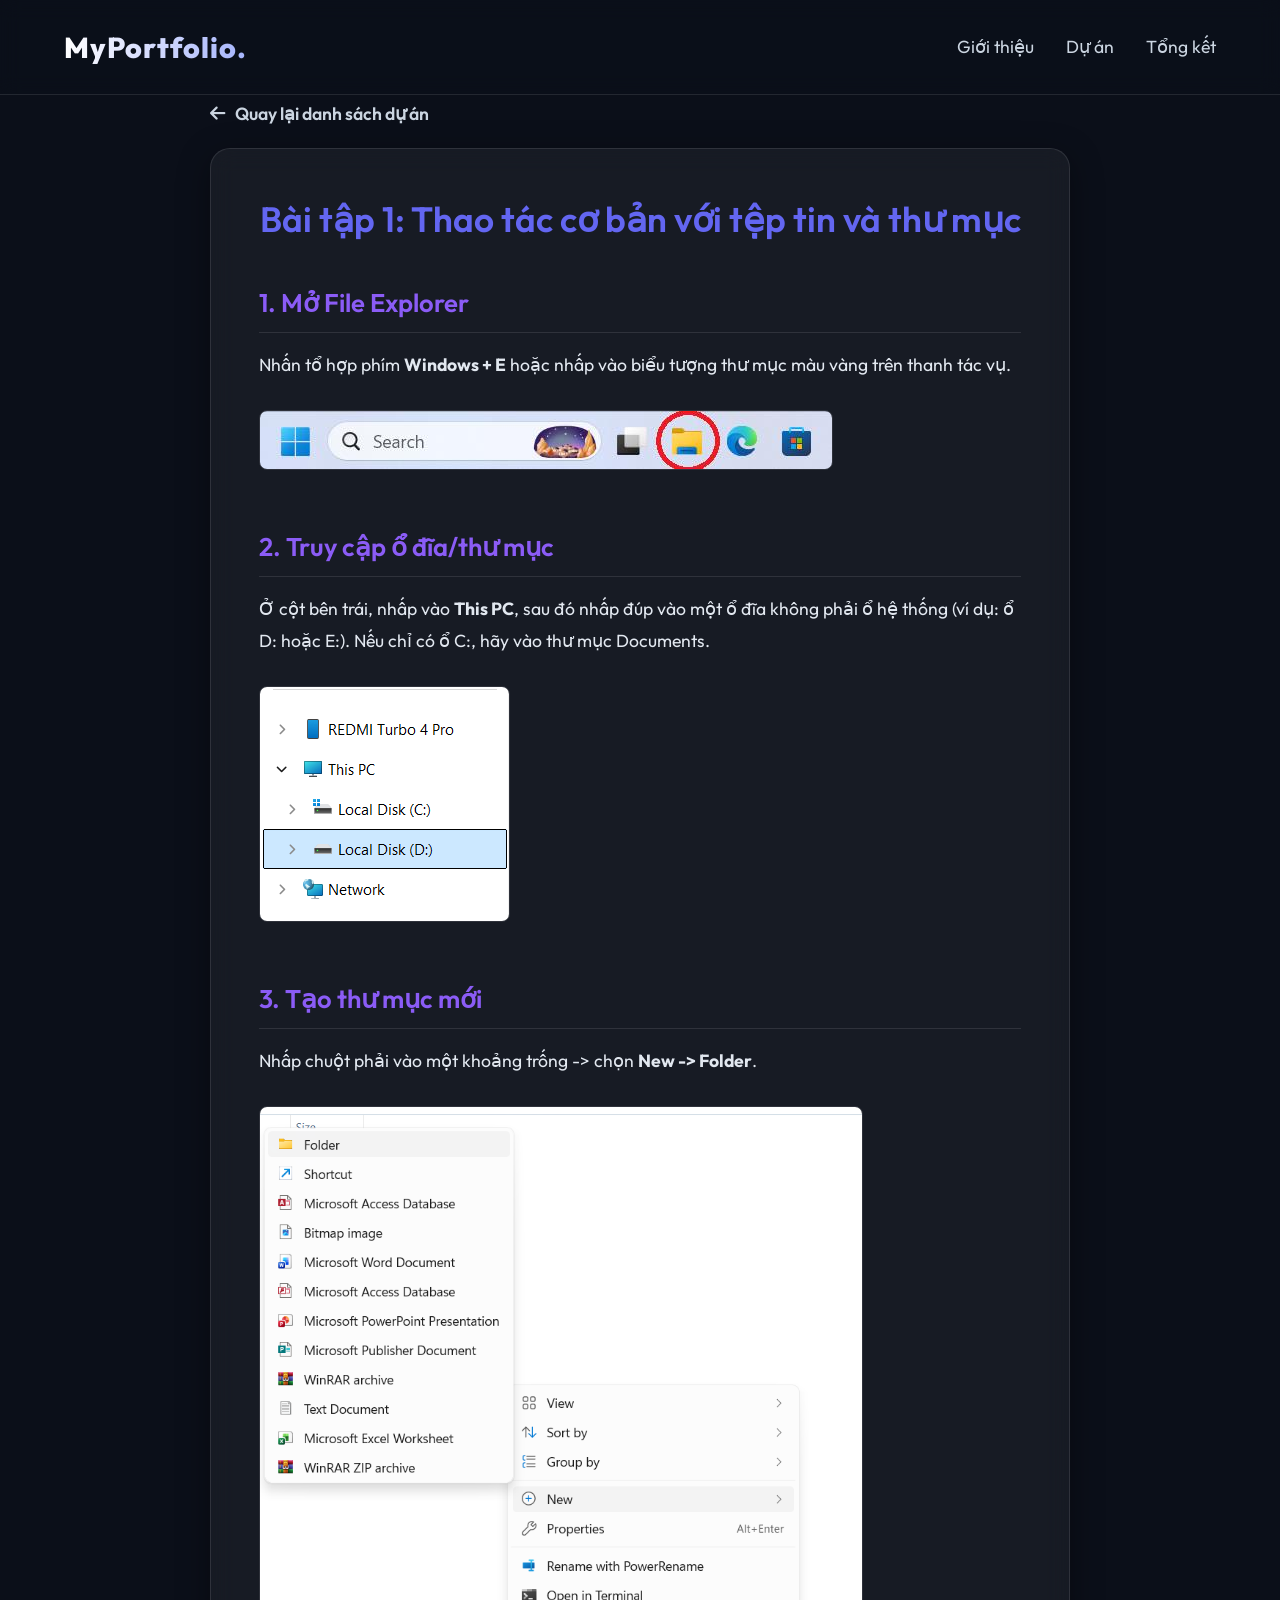
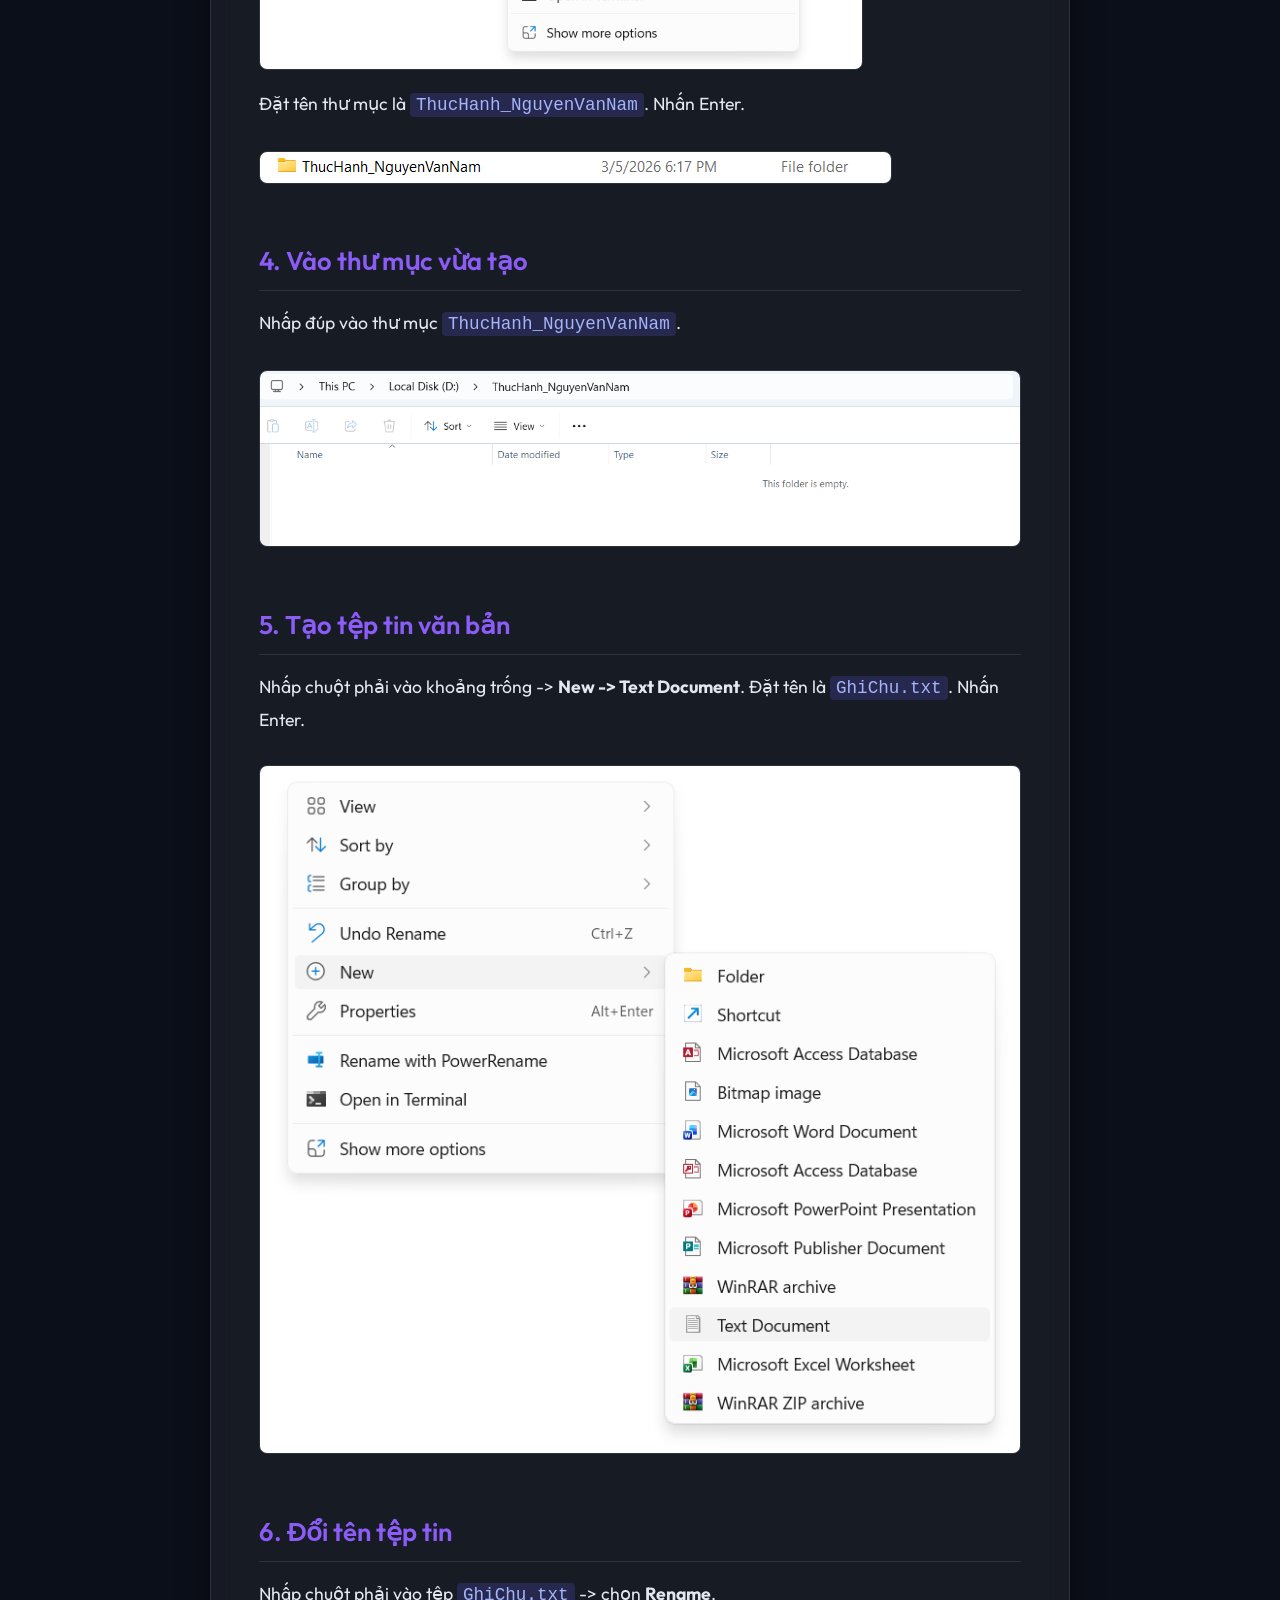
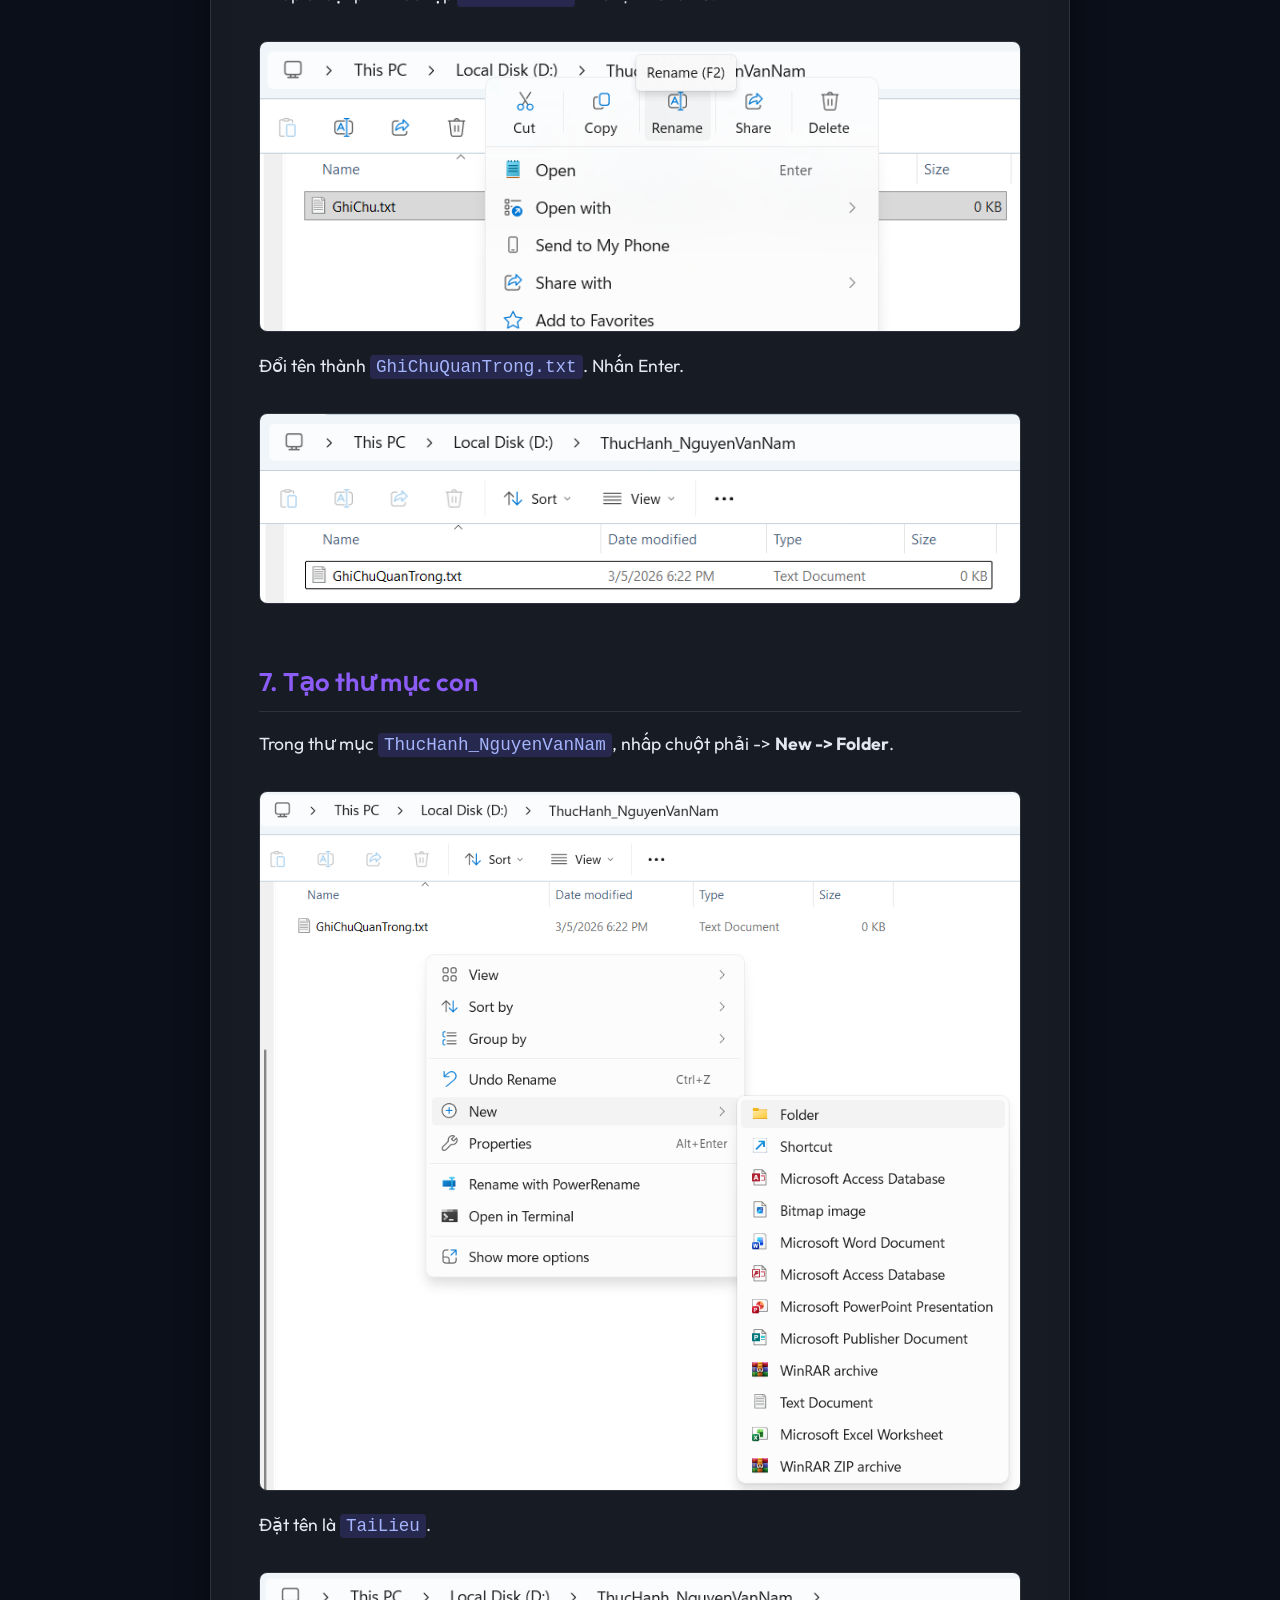
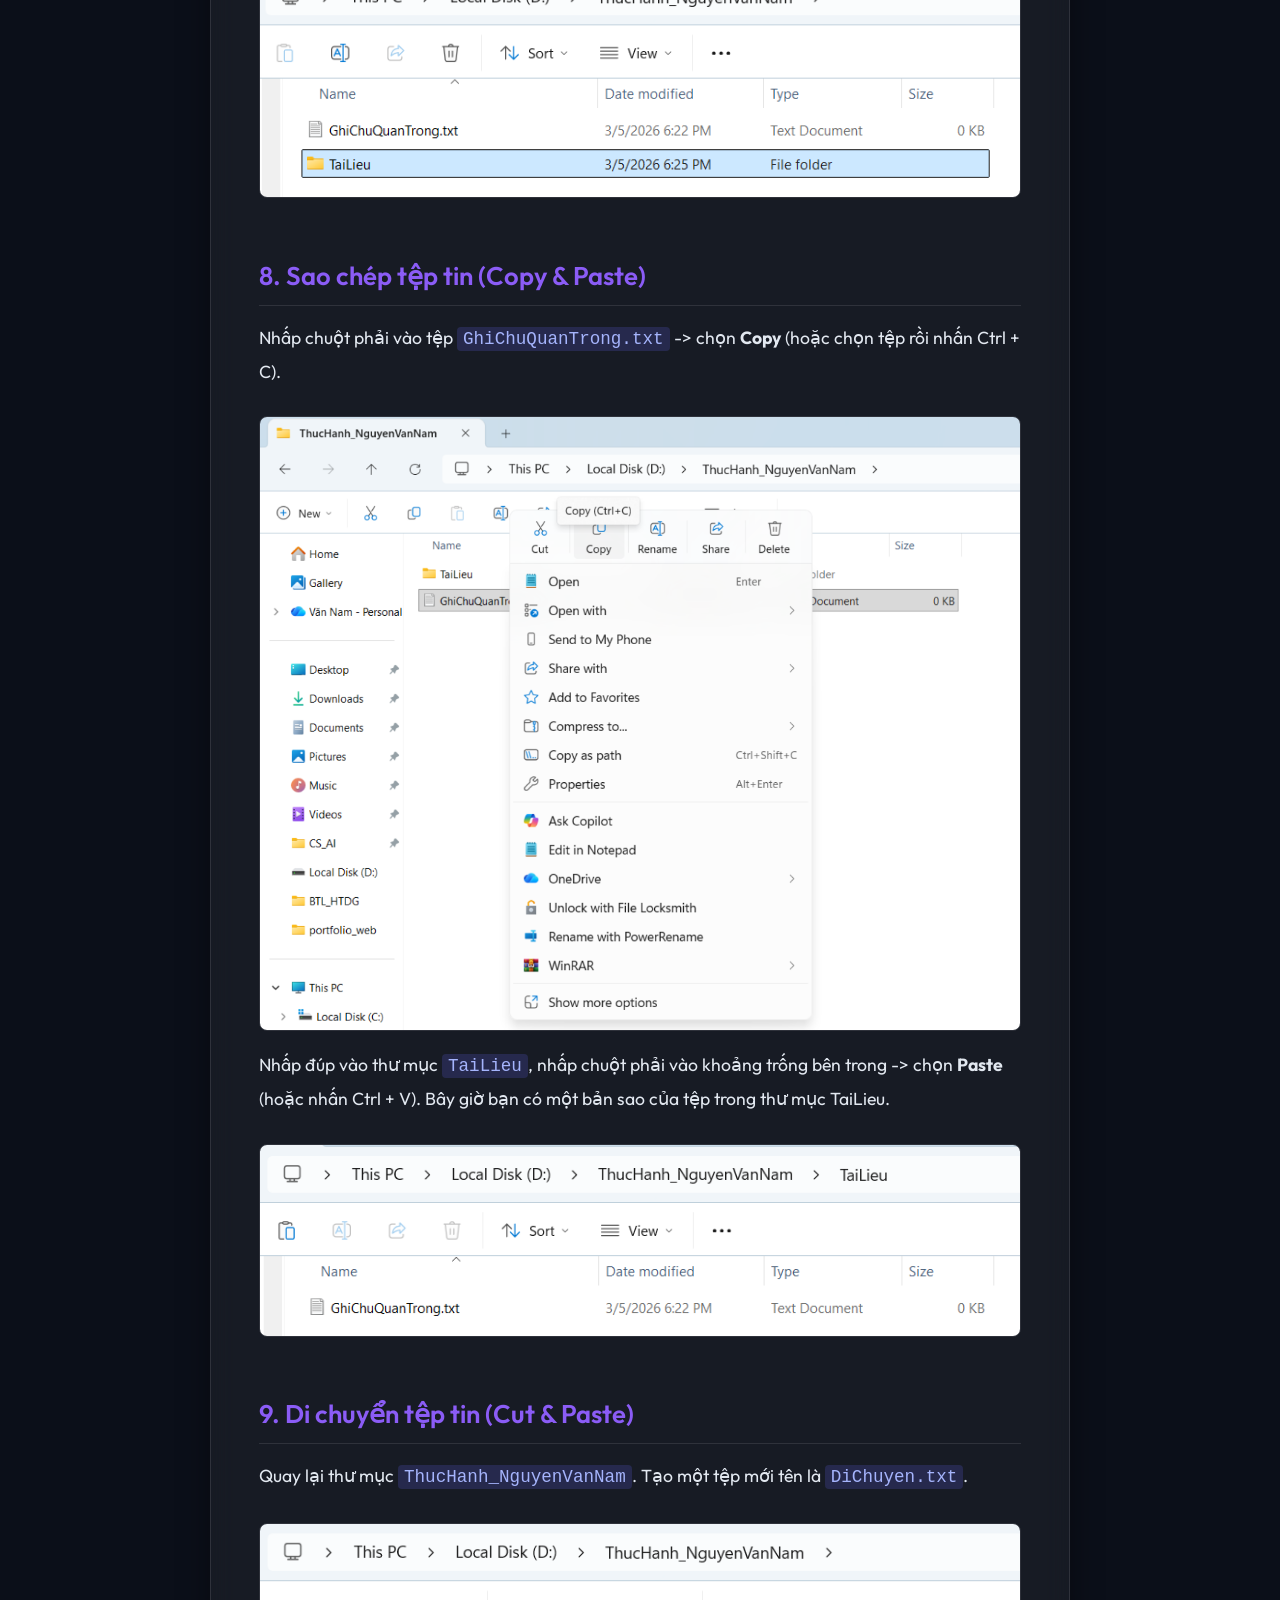
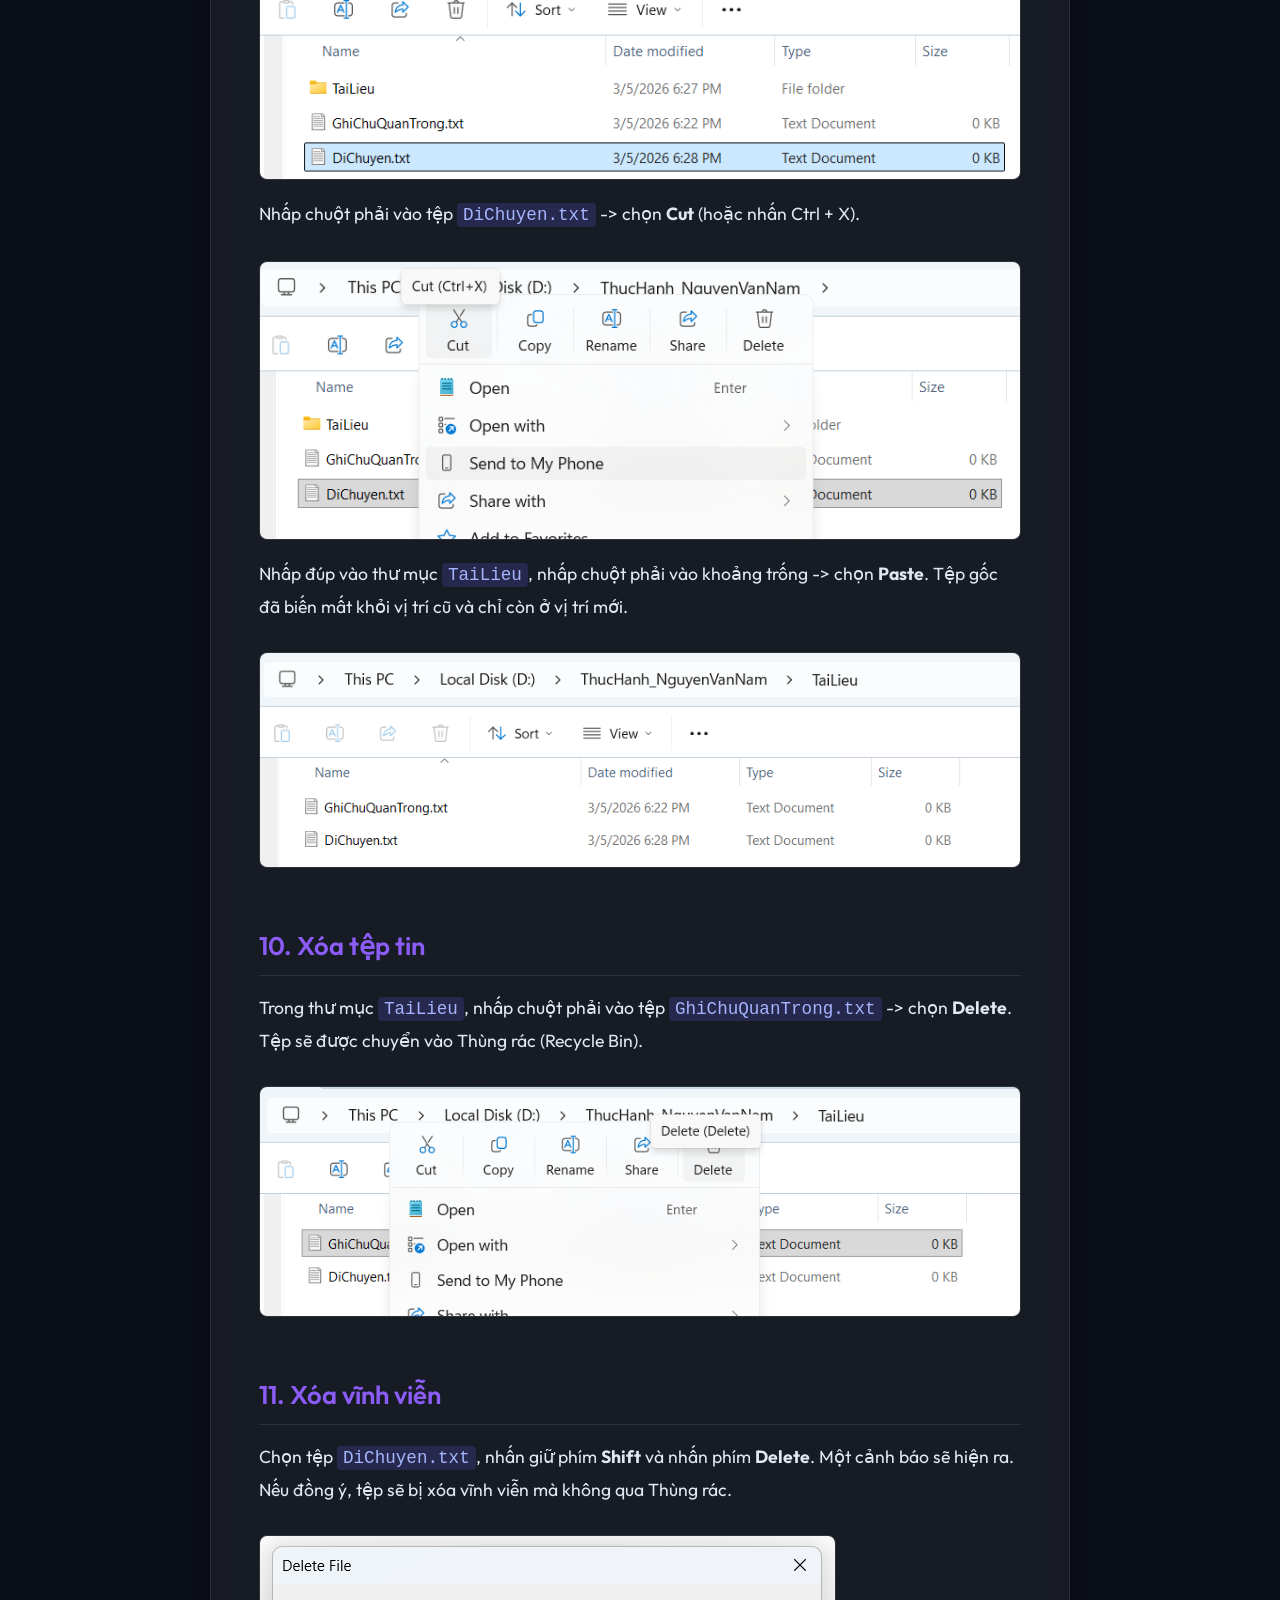
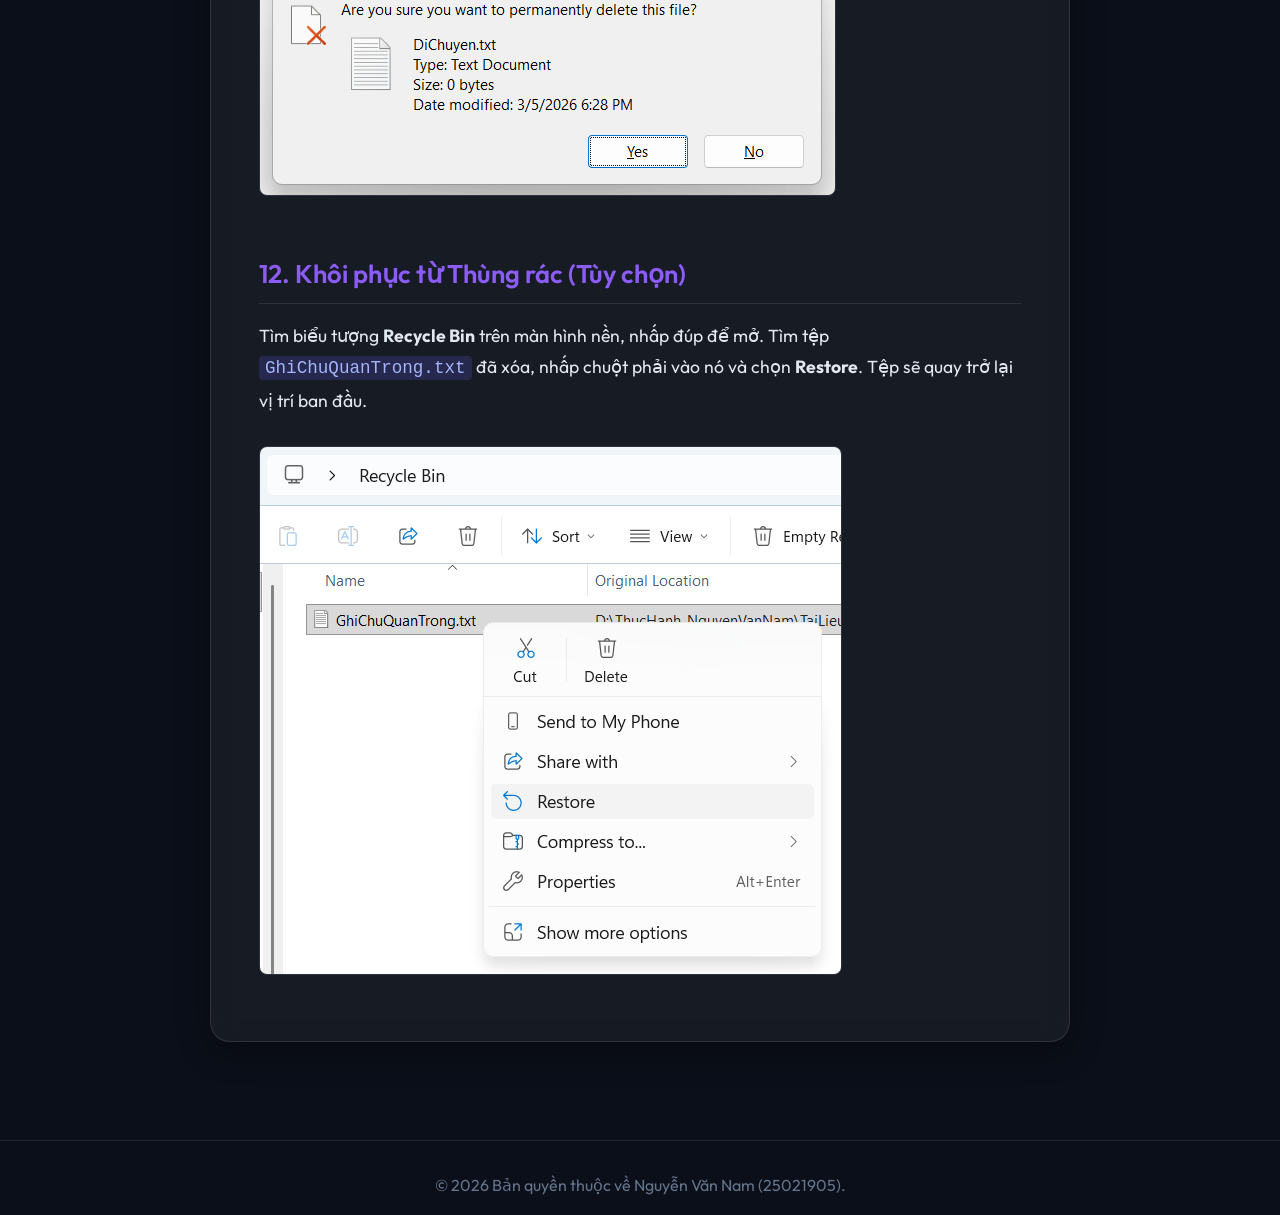
==== project1.html @ abd4f96f "update" ====
<!DOCTYPE html>
<html lang="vi">
<head>
    <meta charset="UTF-8">
    <meta name="viewport" content="width=device-width, initial-scale=1.0">
    <title>Bài 1: Thao tác cơ bản với tệp tin - Portfolio</title>
    <link rel="stylesheet" href="style.css">
    <link href="https://fonts.googleapis.com/css2?family=Outfit:wght@300;400;600;800&display=swap" rel="stylesheet">
    <link rel="stylesheet" href="https://cdnjs.cloudflare.com/ajax/libs/font-awesome/6.4.0/css/all.min.css">
</head>
<body>
    <nav class="navbar">
        <div class="logo">MyPortfolio.</div>
        <ul class="nav-links">
            <li><a href="index.html#about">Giới thiệu</a></li>
            <li><a href="index.html#projects">Dự án</a></li>
            <li><a href="index.html#summary">Tổng kết</a></li>
        </ul>
    </nav>
    <div class="project-page">
        <a href="index.html#projects" class="back-btn"><i class="fas fa-arrow-left"></i> Quay lại danh sách dự án</a>
        <div class="article-content">
            
            <h1>Bài tập 1: Thao tác cơ bản với tệp tin và thư mục</h1>
            
            <h2>1. Mở File Explorer</h2>
            <p>Nhấn tổ hợp phím <strong>Windows + E</strong> hoặc nhấp vào biểu tượng thư mục màu vàng trên thanh tác vụ.</p>
            <img src="images/proj1_p0_1.jpeg" style="max-width: 100%; border-radius: 8px; margin: 10px 0; border: 1px solid rgba(255,255,255,0.1);">

            <h2>2. Truy cập ổ đĩa/thư mục</h2>
            <p>Ở cột bên trái, nhấp vào <strong>This PC</strong>, sau đó nhấp đúp vào một ổ đĩa không phải ổ hệ thống (ví dụ: ổ D: hoặc E:). Nếu chỉ có ổ C:, hãy vào thư mục Documents.</p>
            <img src="images/proj1_p0_2.png" style="max-width: 100%; border-radius: 8px; margin: 10px 0; border: 1px solid rgba(255,255,255,0.1);">

            <h2>3. Tạo thư mục mới</h2>
            <p>Nhấp chuột phải vào một khoảng trống -> chọn <strong>New -> Folder</strong>.</p>
            <img src="images/proj1_p0_3.png" style="max-width: 100%; border-radius: 8px; margin: 10px 0; border: 1px solid rgba(255,255,255,0.1);">
            <p>Đặt tên thư mục là <code>ThucHanh_NguyenVanNam</code>. Nhấn Enter.</p>
            <img src="images/proj1_p1_1.png" style="max-width: 100%; border-radius: 8px; margin: 10px 0; border: 1px solid rgba(255,255,255,0.1);">

            <h2>4. Vào thư mục vừa tạo</h2>
            <p>Nhấp đúp vào thư mục <code>ThucHanh_NguyenVanNam</code>.</p>
            <img src="images/proj1_p1_2.png" style="max-width: 100%; border-radius: 8px; margin: 10px 0; border: 1px solid rgba(255,255,255,0.1);">

            <h2>5. Tạo tệp tin văn bản</h2>
            <p>Nhấp chuột phải vào khoảng trống -> <strong>New -> Text Document</strong>. Đặt tên là <code>GhiChu.txt</code>. Nhấn Enter.</p>
            <img src="images/proj1_p1_3.png" style="max-width: 100%; border-radius: 8px; margin: 10px 0; border: 1px solid rgba(255,255,255,0.1);">

            <h2>6. Đổi tên tệp tin</h2>
            <p>Nhấp chuột phải vào tệp <code>GhiChu.txt</code> -> chọn <strong>Rename</strong>.</p>
            <img src="images/proj1_p2_2.png" style="max-width: 100%; border-radius: 8px; margin: 10px 0; border: 1px solid rgba(255,255,255,0.1);">
            <p>Đổi tên thành <code>GhiChuQuanTrong.txt</code>. Nhấn Enter.</p>
            <img src="images/proj1_p2_3.png" style="max-width: 100%; border-radius: 8px; margin: 10px 0; border: 1px solid rgba(255,255,255,0.1);">

            <h2>7. Tạo thư mục con</h2>
            <p>Trong thư mục <code>ThucHanh_NguyenVanNam</code>, nhấp chuột phải -> <strong>New -> Folder</strong>.</p>
            <img src="images/proj1_p3_1.png" style="max-width: 100%; border-radius: 8px; margin: 10px 0; border: 1px solid rgba(255,255,255,0.1);">
            <p>Đặt tên là <code>TaiLieu</code>.</p>
            <img src="images/proj1_p3_2.png" style="max-width: 100%; border-radius: 8px; margin: 10px 0; border: 1px solid rgba(255,255,255,0.1);">

            <h2>8. Sao chép tệp tin (Copy & Paste)</h2>
            <p>Nhấp chuột phải vào tệp <code>GhiChuQuanTrong.txt</code> -> chọn <strong>Copy</strong> (hoặc chọn tệp rồi nhấn Ctrl + C).</p>
            <img src="images/copy_ghichuquantrong.png" style="max-width: 100%; border-radius: 8px; margin: 10px 0; border: 1px solid rgba(255,255,255,0.1);">
            <p>Nhấp đúp vào thư mục <code>TaiLieu</code>, nhấp chuột phải vào khoảng trống bên trong -> chọn <strong>Paste</strong> (hoặc nhấn Ctrl + V). Bây giờ bạn có một bản sao của tệp trong thư mục TaiLieu.</p>
            <img src="images/proj1_p4_2.png" style="max-width: 100%; border-radius: 8px; margin: 10px 0; border: 1px solid rgba(255,255,255,0.1);">

            <h2>9. Di chuyển tệp tin (Cut & Paste)</h2>
            <p>Quay lại thư mục <code>ThucHanh_NguyenVanNam</code>. Tạo một tệp mới tên là <code>DiChuyen.txt</code>.</p>
            <img src="images/proj1_p5_1.png" style="max-width: 100%; border-radius: 8px; margin: 10px 0; border: 1px solid rgba(255,255,255,0.1);">
            <p>Nhấp chuột phải vào tệp <code>DiChuyen.txt</code> -> chọn <strong>Cut</strong> (hoặc nhấn Ctrl + X).</p>
            <img src="images/proj1_p5_2.png" style="max-width: 100%; border-radius: 8px; margin: 10px 0; border: 1px solid rgba(255,255,255,0.1);">
            <p>Nhấp đúp vào thư mục <code>TaiLieu</code>, nhấp chuột phải vào khoảng trống -> chọn <strong>Paste</strong>. Tệp gốc đã biến mất khỏi vị trí cũ và chỉ còn ở vị trí mới.</p>
            <img src="images/proj1_p5_3.png" style="max-width: 100%; border-radius: 8px; margin: 10px 0; border: 1px solid rgba(255,255,255,0.1);">

            <h2>10. Xóa tệp tin</h2>
            <p>Trong thư mục <code>TaiLieu</code>, nhấp chuột phải vào tệp <code>GhiChuQuanTrong.txt</code> -> chọn <strong>Delete</strong>. Tệp sẽ được chuyển vào Thùng rác (Recycle Bin).</p>
            <img src="images/proj1_p6_1.png" style="max-width: 100%; border-radius: 8px; margin: 10px 0; border: 1px solid rgba(255,255,255,0.1);">

            <h2>11. Xóa vĩnh viễn</h2>
            <p>Chọn tệp <code>DiChuyen.txt</code>, nhấn giữ phím <strong>Shift</strong> và nhấn phím <strong>Delete</strong>. Một cảnh báo sẽ hiện ra. Nếu đồng ý, tệp sẽ bị xóa vĩnh viễn mà không qua Thùng rác.</p>
            <img src="images/proj1_p6_2.png" style="max-width: 100%; border-radius: 8px; margin: 10px 0; border: 1px solid rgba(255,255,255,0.1);">

            <h2>12. Khôi phục từ Thùng rác (Tùy chọn)</h2>
            <p>Tìm biểu tượng <strong>Recycle Bin</strong> trên màn hình nền, nhấp đúp để mở. Tìm tệp <code>GhiChuQuanTrong.txt</code> đã xóa, nhấp chuột phải vào nó và chọn <strong>Restore</strong>. Tệp sẽ quay trở lại vị trí ban đầu.</p>
            <img src="images/proj1_p7_1.png" style="max-width: 100%; border-radius: 8px; margin: 10px 0; border: 1px solid rgba(255,255,255,0.1);">
            
        </div>
    </div>
    <footer>
        <p>&copy; 2026 Bản quyền thuộc về Nguyễn Văn Nam (25021905).</p>
    </footer>
</body>
</html>
---- style.css ----
:root {
    --bg-color: #0b0f19;
    --text-color: #e2e8f0;
    --primary-color: #6366f1;
    --secondary-color: #8b5cf6;
    --accent-color: #ec4899;
    --glass-bg: rgba(255, 255, 255, 0.05);
    --glass-border: rgba(255, 255, 255, 0.1);
    --glass-shadow: 0 8px 32px 0 rgba(0, 0, 0, 0.37);
}

* {
    margin: 0;
    padding: 0;
    box-sizing: border-box;
    font-family: 'Outfit', sans-serif;
}

body {
    background-color: var(--bg-color);
    color: var(--text-color);
    line-height: 1.6;
    overflow-x: hidden;
}

html {
    scroll-behavior: smooth;
}

/* Typography & Utilities */
h1, h2, h3 {
    color: #ffffff;
    font-weight: 600;
}

.highlight {
    background: linear-gradient(135deg, var(--primary-color), var(--accent-color));
    -webkit-background-clip: text;
    -webkit-text-fill-color: transparent;
}

.section-title {
    text-align: center;
    font-size: 2.5rem;
    margin-bottom: 3rem;
    position: relative;
    z-index: 2;
}

/* Glassmorphism */
.glass-card {
    background: var(--glass-bg);
    backdrop-filter: blur(12px);
    -webkit-backdrop-filter: blur(12px);
    border: 1px solid var(--glass-border);
    border-radius: 20px;
    box-shadow: var(--glass-shadow);
    padding: 2rem;
    transition: transform 0.3s ease, box-shadow 0.3s ease;
}

/* Navigation */
.navbar {
    display: flex;
    justify-content: space-between;
    align-items: center;
    padding: 1.5rem 5%;
    position: fixed;
    width: 100%;
    top: 0;
    z-index: 1000;
    background: rgba(11, 15, 25, 0.8);
    backdrop-filter: blur(10px);
    border-bottom: 1px solid var(--glass-border);
}

.logo {
    font-size: 1.8rem;
    font-weight: 800;
    letter-spacing: 1px;
    background: linear-gradient(to right, #fff, #a5b4fc);
    -webkit-background-clip: text;
    -webkit-text-fill-color: transparent;
}

.nav-links {
    list-style: none;
    display: flex;
    gap: 2rem;
}

.nav-links a {
    color: #cbd5e1;
    text-decoration: none;
    font-weight: 400;
    font-size: 1.1rem;
    transition: color 0.3s ease;
    position: relative;
}

.nav-links a:hover {
    color: #ffffff;
}

.nav-links a::after {
    content: '';
    position: absolute;
    width: 0;
    height: 2px;
    bottom: -5px;
    left: 0;
    background: var(--primary-color);
    transition: width 0.3s ease;
}

.nav-links a:hover::after {
    width: 100%;
}

/* Hero Section */
.hero {
    min-height: 100vh;
    display: flex;
    align-items: center;
    justify-content: center;
    padding: 0 5%;
    position: relative;
    overflow: hidden;
    padding-top: 80px;
}

.hero-content {
    max-width: 800px;
    text-align: center;
    z-index: 2;
}

.hero-content h1 {
    font-size: 4rem;
    margin-bottom: 1rem;
    font-weight: 800;
}

.hero-content .subtitle {
    font-size: 1.3rem;
    color: #94a3b8;
    margin-bottom: 2.5rem;
}

.about-info {
    text-align: left;
    margin-bottom: 3rem;
}

.about-info h3 {
    font-size: 1.3rem;
    margin-bottom: 0.8rem;
    color: var(--secondary-color);
}

.about-info p {
    margin-bottom: 1.5rem;
    color: #cbd5e1;
}

.about-info p:last-child {
    margin-bottom: 0;
}

/* Buttons */
.btn {
    display: inline-block;
    padding: 12px 30px;
    border-radius: 30px;
    text-decoration: none;
    font-weight: 600;
    transition: all 0.3s ease;
    cursor: pointer;
    border: none;
}

.primary-btn {
    background: linear-gradient(135deg, var(--primary-color), var(--secondary-color));
    color: white;
    box-shadow: 0 4px 15px rgba(99, 102, 241, 0.4);
}

.primary-btn:hover {
    transform: translateY(-3px);
    box-shadow: 0 8px 25px rgba(99, 102, 241, 0.6);
}

.secondary-btn {
    background: rgba(255, 255, 255, 0.1);
    color: white;
    border: 1px solid rgba(255, 255, 255, 0.2);
    padding: 8px 20px;
    font-size: 0.9rem;
    margin-top: 15px;
}

.secondary-btn:hover {
    background: rgba(255, 255, 255, 0.2);
    transform: translateY(-2px);
}

/* Background Blobs */
.hero-graphics {
    position: absolute;
    top: 0;
    left: 0;
    width: 100%;
    height: 100%;
    z-index: 1;
    overflow: hidden;
    pointer-events: none;
}

.blob {
    position: absolute;
    filter: blur(80px);
    border-radius: 50%;
    opacity: 0.6;
    animation: float 10s infinite alternate ease-in-out;
}

.blob-1 {
    width: 500px;
    height: 500px;
    background: var(--primary-color);
    top: -100px;
    right: -100px;
}

.blob-2 {
    width: 400px;
    height: 400px;
    background: var(--accent-color);
    bottom: -50px;
    left: -100px;
    animation-delay: -5s;
}

@keyframes float {
    0% { transform: translate(0, 0) scale(1); }
    100% { transform: translate(50px, 50px) scale(1.1); }
}

/* Projects Section */
.projects-section {
    padding: 6rem 5%;
    position: relative;
    z-index: 2;
}

.projects-grid {
    display: grid;
    grid-template-columns: repeat(auto-fit, minmax(320px, 1fr));
    gap: 2rem;
    max-width: 1200px;
    margin: 0 auto;
}

.project-card {
    display: flex;
    flex-direction: column;
}

.project-card:hover {
    transform: translateY(-10px);
    border-color: rgba(99, 102, 241, 0.5);
    box-shadow: 0 15px 35px rgba(0, 0, 0, 0.4), 0 0 20px rgba(99, 102, 241, 0.2);
}

.card-icon {
    font-size: 2.5rem;
    color: var(--primary-color);
    margin-bottom: 1.5rem;
}

.project-card h3 {
    font-size: 1.3rem;
    margin-bottom: 1rem;
    color: #fff;
}

.project-goal {
    font-style: italic;
    color: #a5b4fc;
    margin-bottom: 1rem;
    font-size: 0.95rem;
}

.project-details {
    flex-grow: 1;
    display: flex;
    flex-direction: column;
    justify-content: space-between;
}

.project-details p {
    font-size: 0.95rem;
    color: #94a3b8;
    margin-bottom: 1rem;
}

/* Summary Section */
.summary-section {
    padding: 6rem 5%;
    position: relative;
    z-index: 2;
    background: linear-gradient(to bottom, transparent, rgba(99, 102, 241, 0.05));
}

.summary-content {
    max-width: 900px;
    margin: 0 auto;
    display: grid;
    gap: 2rem;
}

.summary-block h3 {
    display: flex;
    align-items: center;
    gap: 10px;
    color: var(--accent-color);
    margin-bottom: 1rem;
    font-size: 1.3rem;
}

.summary-block p {
    color: #cbd5e1;
    font-size: 1.05rem;
}

/* Footer */
footer {
    text-align: center;
    padding: 2rem;
    border-top: 1px solid var(--glass-border);
    margin-top: 3rem;
    color: #64748b;
}

/* Project Page Styles */
.project-page {
    padding-top: 100px;
    padding-bottom: 50px;
    max-width: 900px;
    margin: 0 auto;
    padding-left: 20px;
    padding-right: 20px;
}

.article-content {
    background: var(--glass-bg);
    backdrop-filter: blur(12px);
    -webkit-backdrop-filter: blur(12px);
    border: 1px solid var(--glass-border);
    border-radius: 20px;
    padding: 3rem;
    color: #e2e8f0;
    box-shadow: var(--glass-shadow);
}

.article-content h1 {
    font-size: 2.2rem;
    color: var(--primary-color);
    margin-bottom: 1.5rem;
    text-align: center;
    line-height: 1.3;
}

.article-content h2 {
    font-size: 1.6rem;
    color: var(--secondary-color);
    margin-top: 2.5rem;
    margin-bottom: 1rem;
    border-bottom: 1px solid var(--glass-border);
    padding-bottom: 0.5rem;
}

.article-content h3 {
    font-size: 1.3rem;
    color: #a5b4fc;
    margin-top: 1.5rem;
    margin-bottom: 0.8rem;
}

.article-content p, .article-content ul, .article-content ol {
    margin-bottom: 1.2rem;
    font-size: 1.1rem;
    line-height: 1.8;
}

.article-content ul, .article-content ol {
    padding-left: 1.5rem;
}

.article-content li {
    margin-bottom: 0.5rem;
}

.article-content table {
    width: 100%;
    border-collapse: collapse;
    margin: 2rem 0;
    background: rgba(0, 0, 0, 0.2);
    border-radius: 10px;
    overflow: hidden;
}

.article-content th, .article-content td {
    border: 1px solid var(--glass-border);
    padding: 1rem;
    text-align: left;
}

.article-content th {
    background: rgba(99, 102, 241, 0.2);
    color: var(--primary-color);
    font-weight: 600;
}

.article-content code {
    background: rgba(99, 102, 241, 0.2);
    padding: 2px 6px;
    border-radius: 4px;
    font-family: monospace;
    color: #a5b4fc;
}

.back-btn {
    display: inline-flex;
    align-items: center;
    gap: 10px;
    margin-bottom: 20px;
    color: #cbd5e1;
    text-decoration: none;
    font-weight: 600;
    transition: color 0.3s;
    font-size: 1.1rem;
}

.back-btn:hover {
    color: var(--primary-color);
}

/* Responsive */
@media (max-width: 768px) {
    .hero-content h1 {
        font-size: 2.8rem;
    }
    .nav-links {
        display: none;
    }
    .projects-grid {
        grid-template-columns: 1fr;
    }
} /* <-- Added missing closing brace here */

/* New Effects & Extended Layouts */

/* Gradient Text */
.gradient-text {
    background: linear-gradient(135deg, var(--primary-color), var(--accent-color));
    -webkit-background-clip: text;
    -webkit-text-fill-color: transparent;
    display: inline-block;
}

/* Typing Effect for Subtitle */
.typing-text {
    overflow: hidden;
    white-space: nowrap;
    margin: 0 auto;
    letter-spacing: .1em;
    animation: typing 3s steps(50, end), blink-caret .75s step-end infinite;
}

@keyframes typing {
    from { width: 0 }
    to { width: 100% }
}

@keyframes blink-caret {
    from, to { border-right-color: transparent }
    50% { border-right-color: var(--primary-color); }
}

/* Hover Glow Effect */
.hover-glow {
    transition: all 0.4s ease;
}

.hover-glow:hover {
    box-shadow: 0 0 25px rgba(99, 102, 241, 0.4);
    transform: translateY(-5px);
    border: 1px solid rgba(99, 102, 241, 0.6);
}

/* Glowing Icons */
.glowing-icon {
    color: var(--accent-color);
    text-shadow: 0 0 10px rgba(236, 72, 153, 0.6);
    margin-right: 10px;
}

.divider {
    height: 1px;
    background: linear-gradient(90deg, transparent, var(--glass-border), transparent);
    margin: 20px 0;
}

/* Floating Animation for Summary Blocks */
.float-anim {
    animation: float 6s ease-in-out infinite;
}

@keyframes float {
    0% { transform: translateY(0px); }
    50% { transform: translateY(-10px); }
    100% { transform: translateY(0px); }
}

/* Summary Grid Layout */
.summary-grid {
    display: grid;
    grid-template-columns: repeat(auto-fit, minmax(280px, 1fr));
    gap: 3rem;
    margin: 2rem auto 0 auto;
    max-width: 1200px;
    padding: 0 20px;
}

.summary-block {
    padding: 2rem;
    position: relative;
    overflow: hidden;
    transition: transform 0.3s;
}

.summary-block:hover {
    transform: translateY(-8px) scale(1.02);
}

.summary-block .icon-wrapper {
    background: rgba(99, 102, 241, 0.1);
    width: 60px;
    height: 60px;
    border-radius: 50%;
    display: flex;
    align-items: center;
    justify-content: center;
    font-size: 1.8rem;
    color: var(--primary-color);
    margin-bottom: 1.5rem;
    box-shadow: 0 0 15px rgba(99, 102, 241, 0.2);
    border: 1px solid rgba(99, 102, 241, 0.3);
    transition: all 0.3s;
}

.summary-block:hover .icon-wrapper {
    background: var(--primary-color);
    color: #fff;
    box-shadow: 0 0 25px rgba(99, 102, 241, 0.6);
    transform: rotateY(360deg);
}

.summary-block h3 {
    margin-bottom: 1rem;
    color: #e2e8f0;
    font-size: 1.3rem;
}

.summary-block p {
    color: #cbd5e1;
    font-size: 1rem;
}
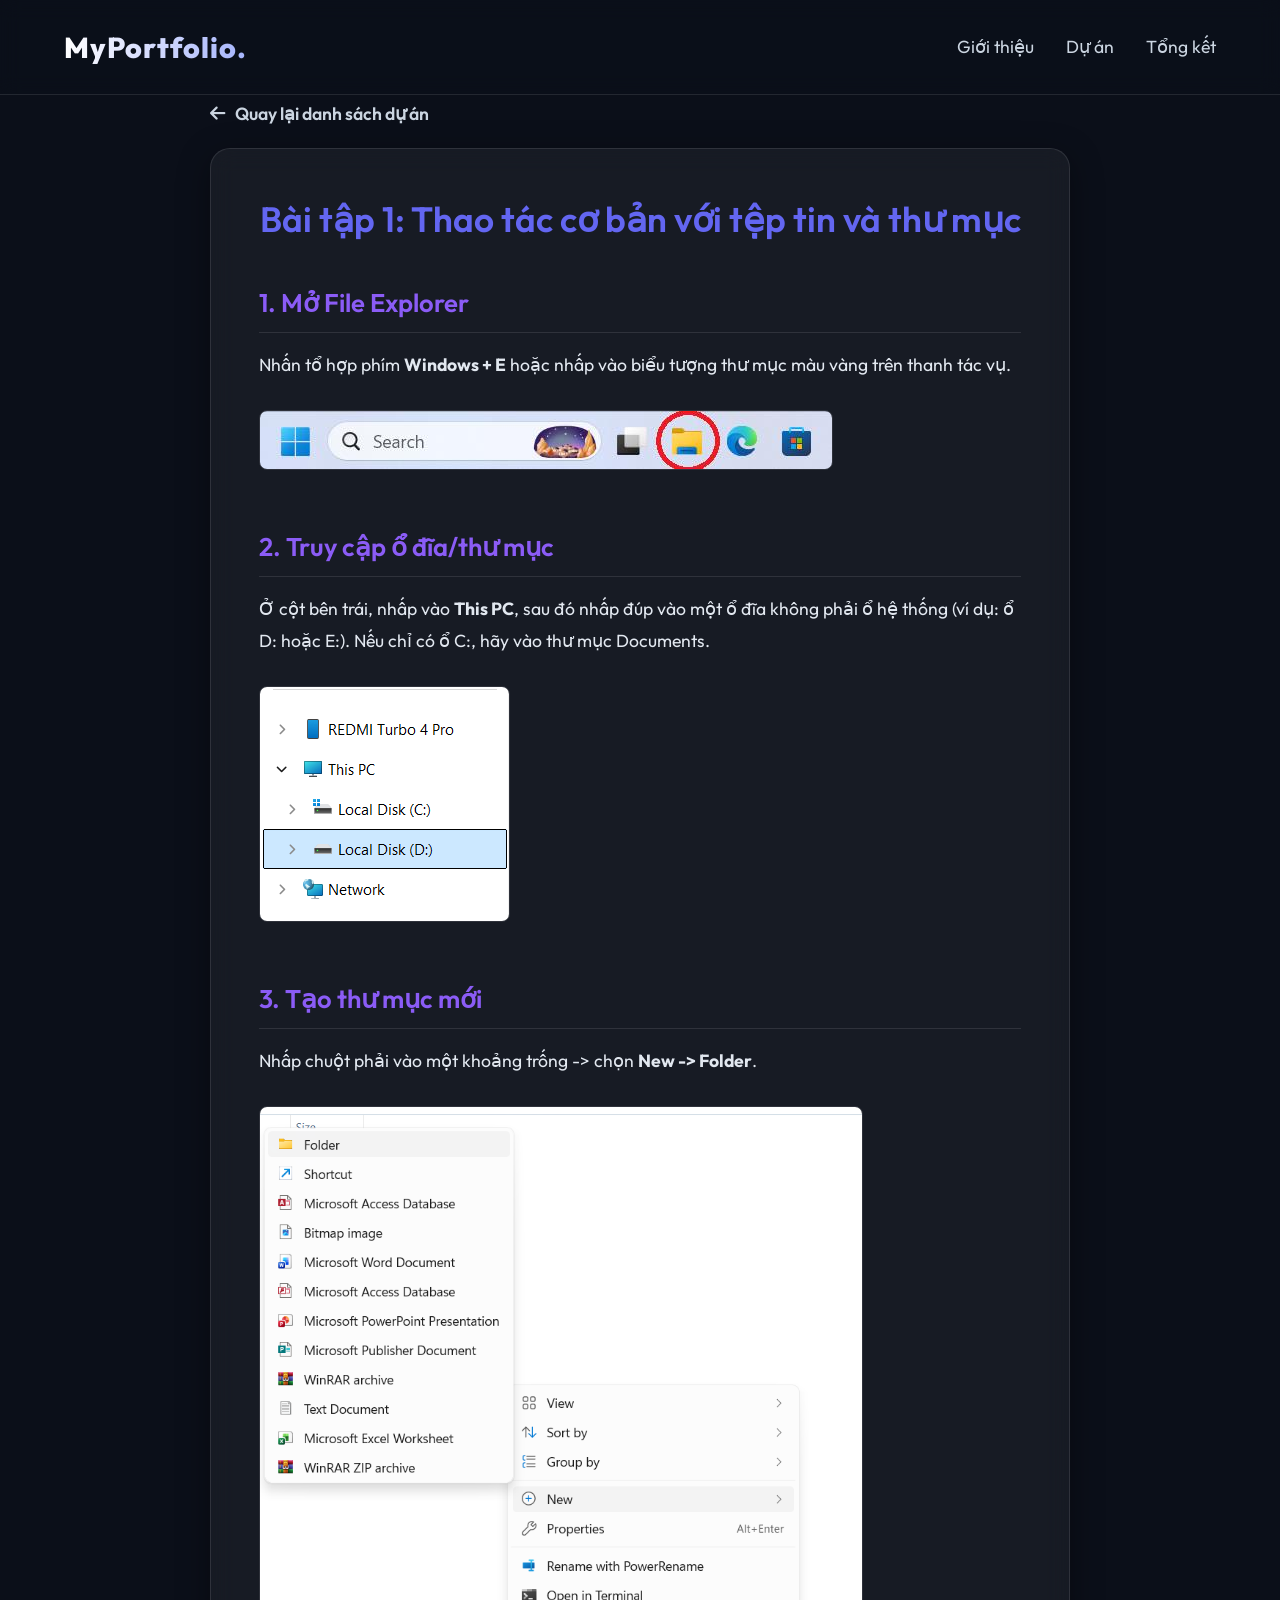
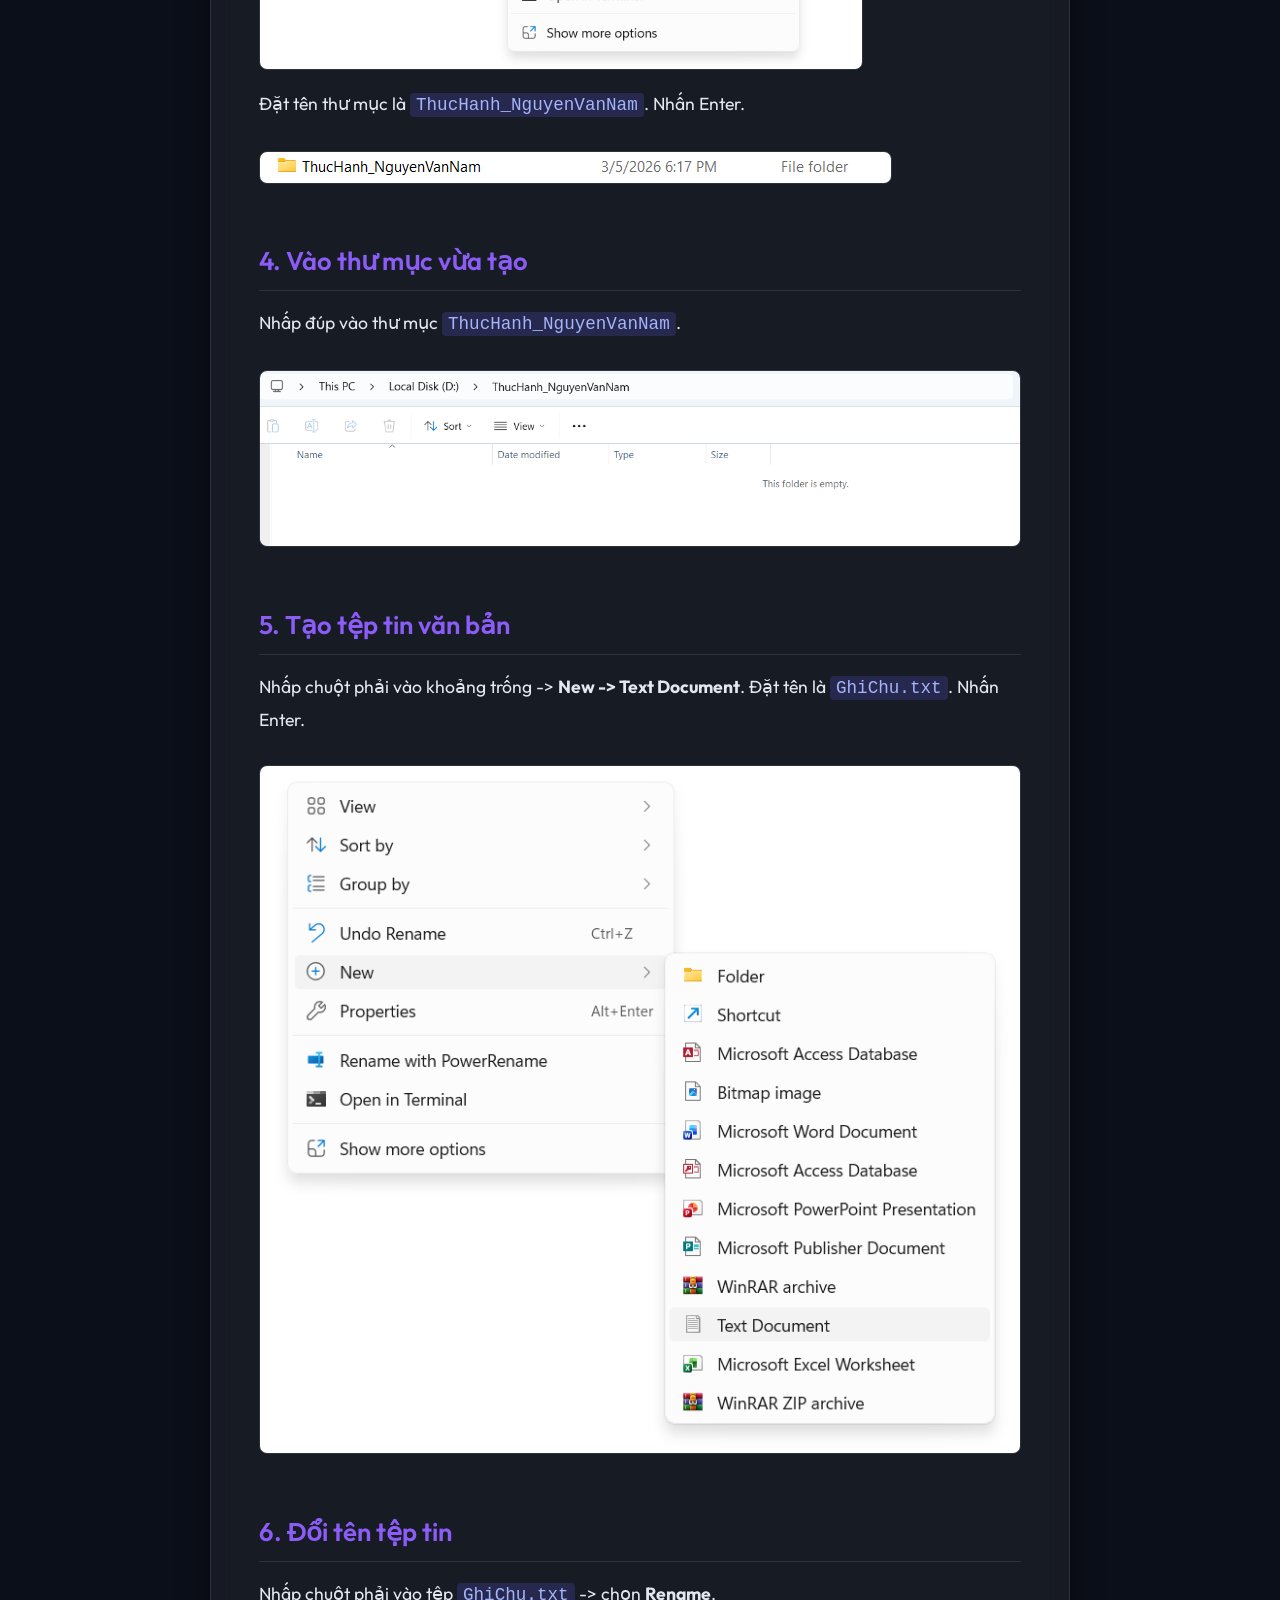
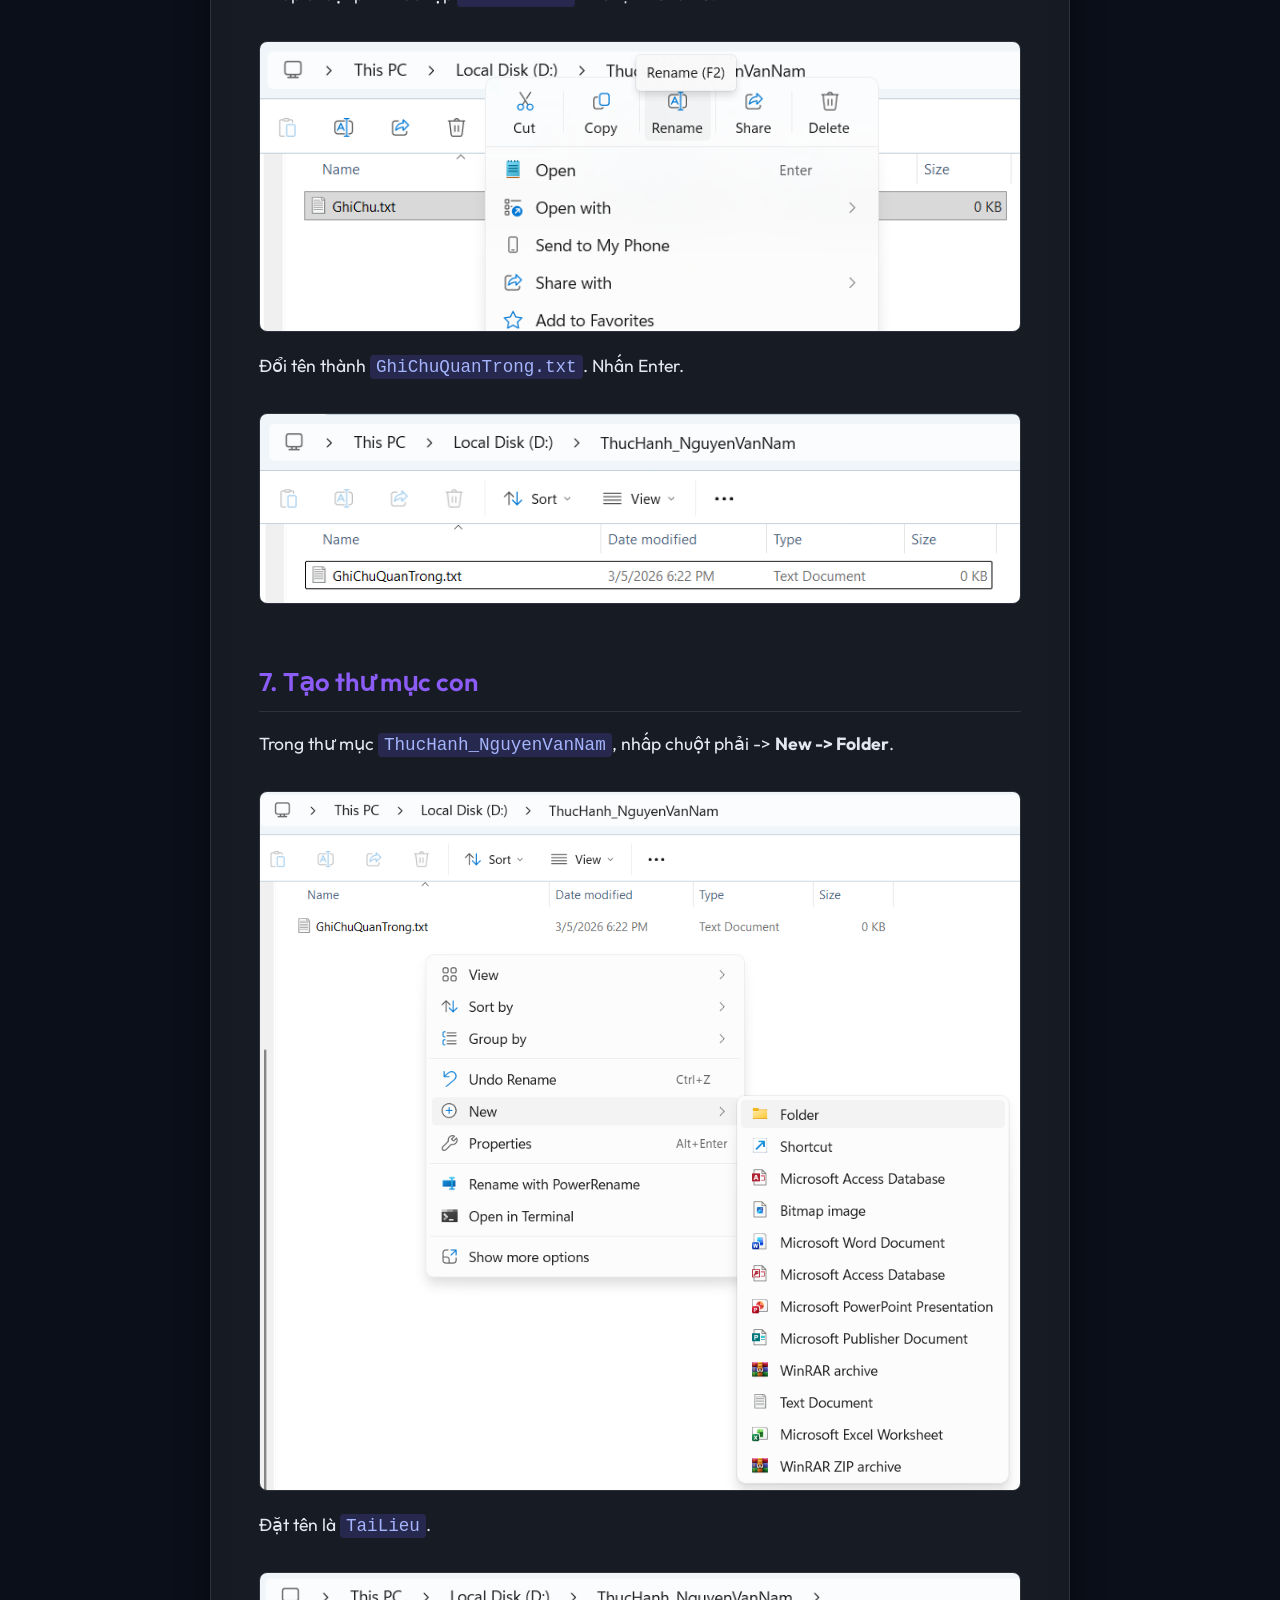
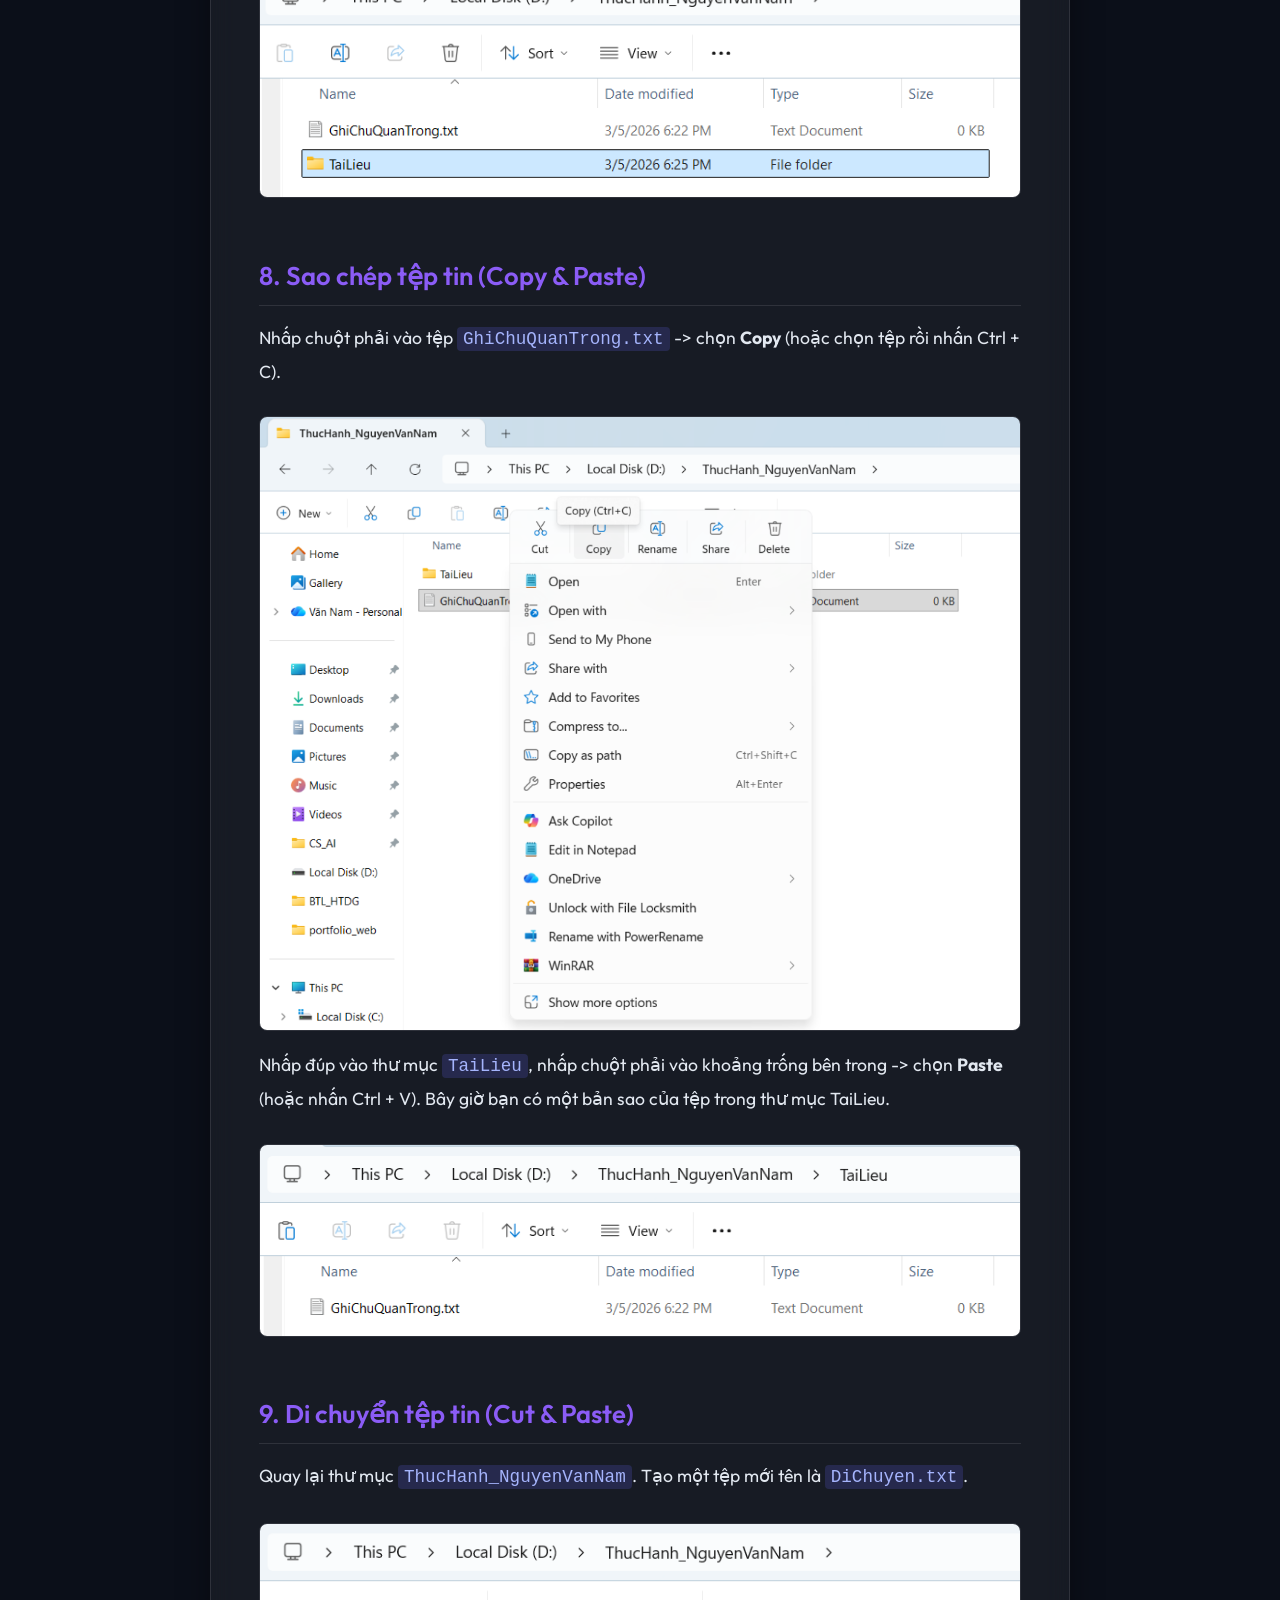
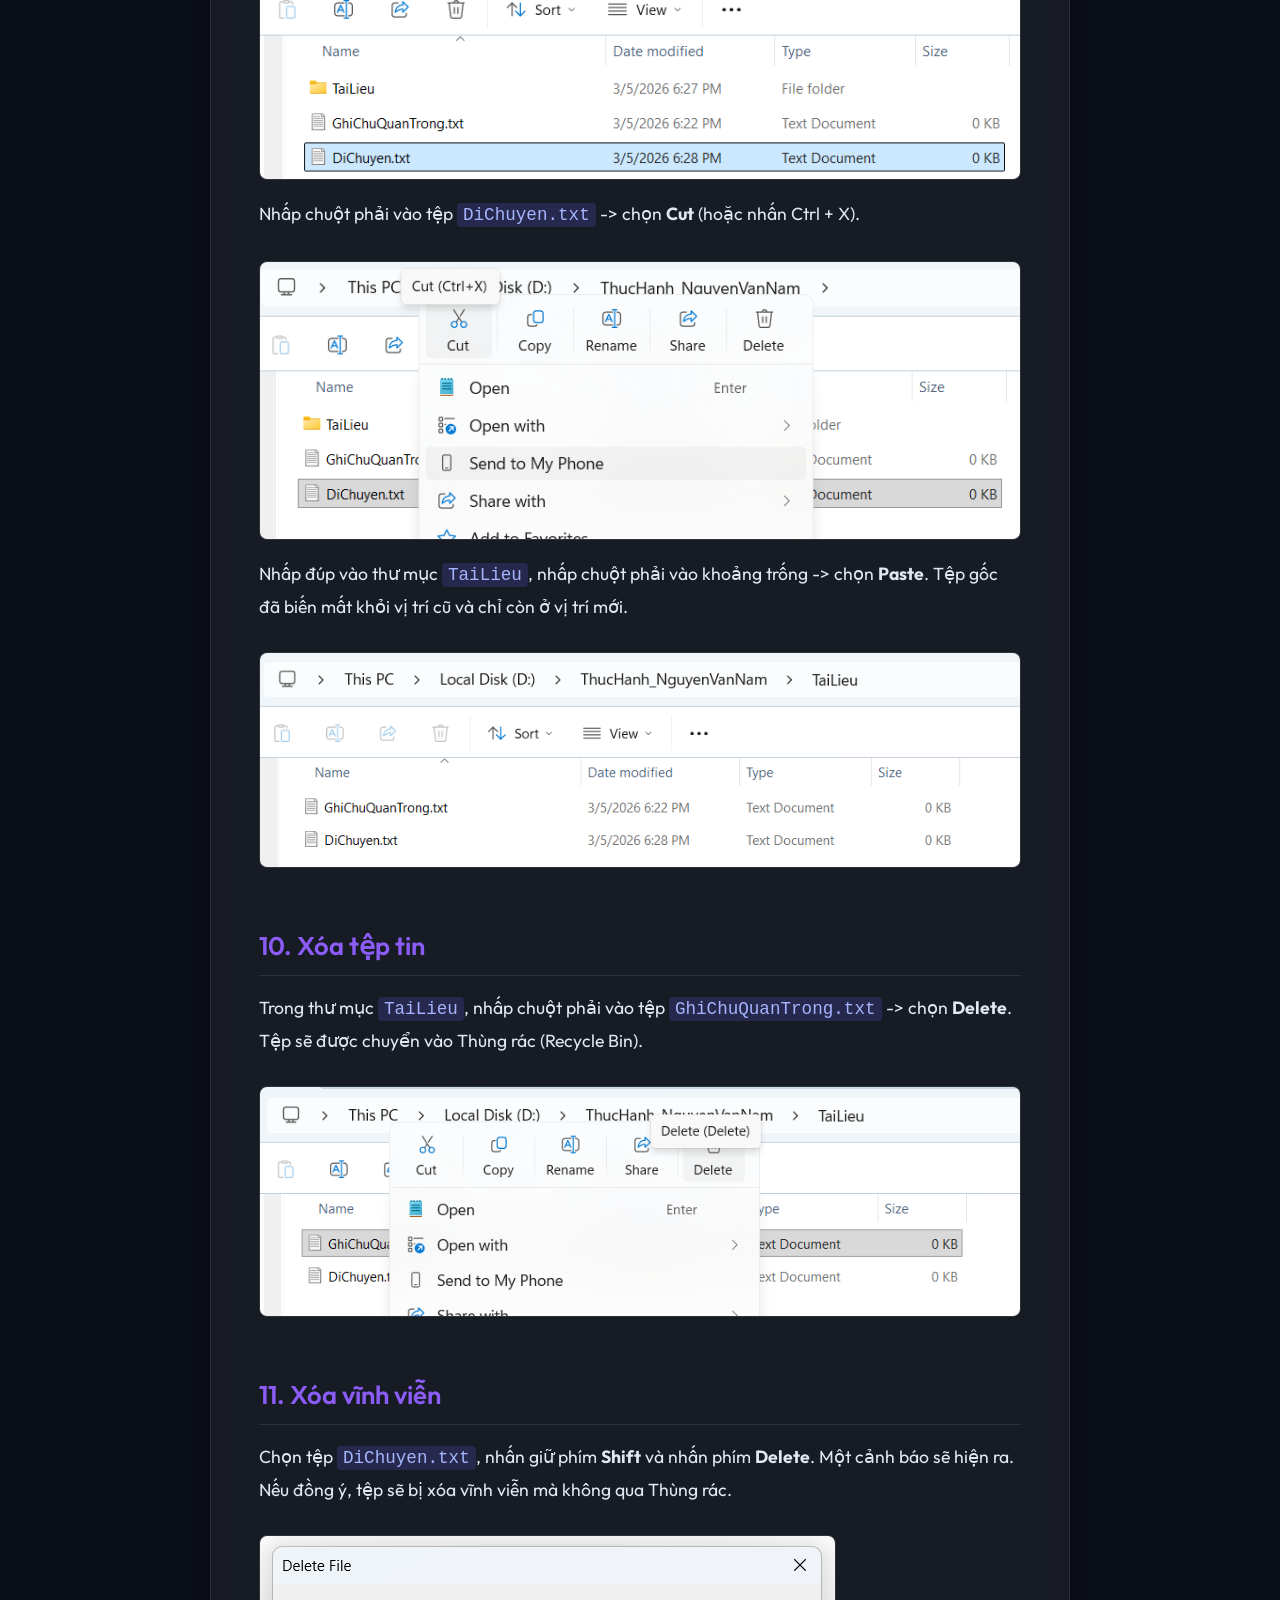
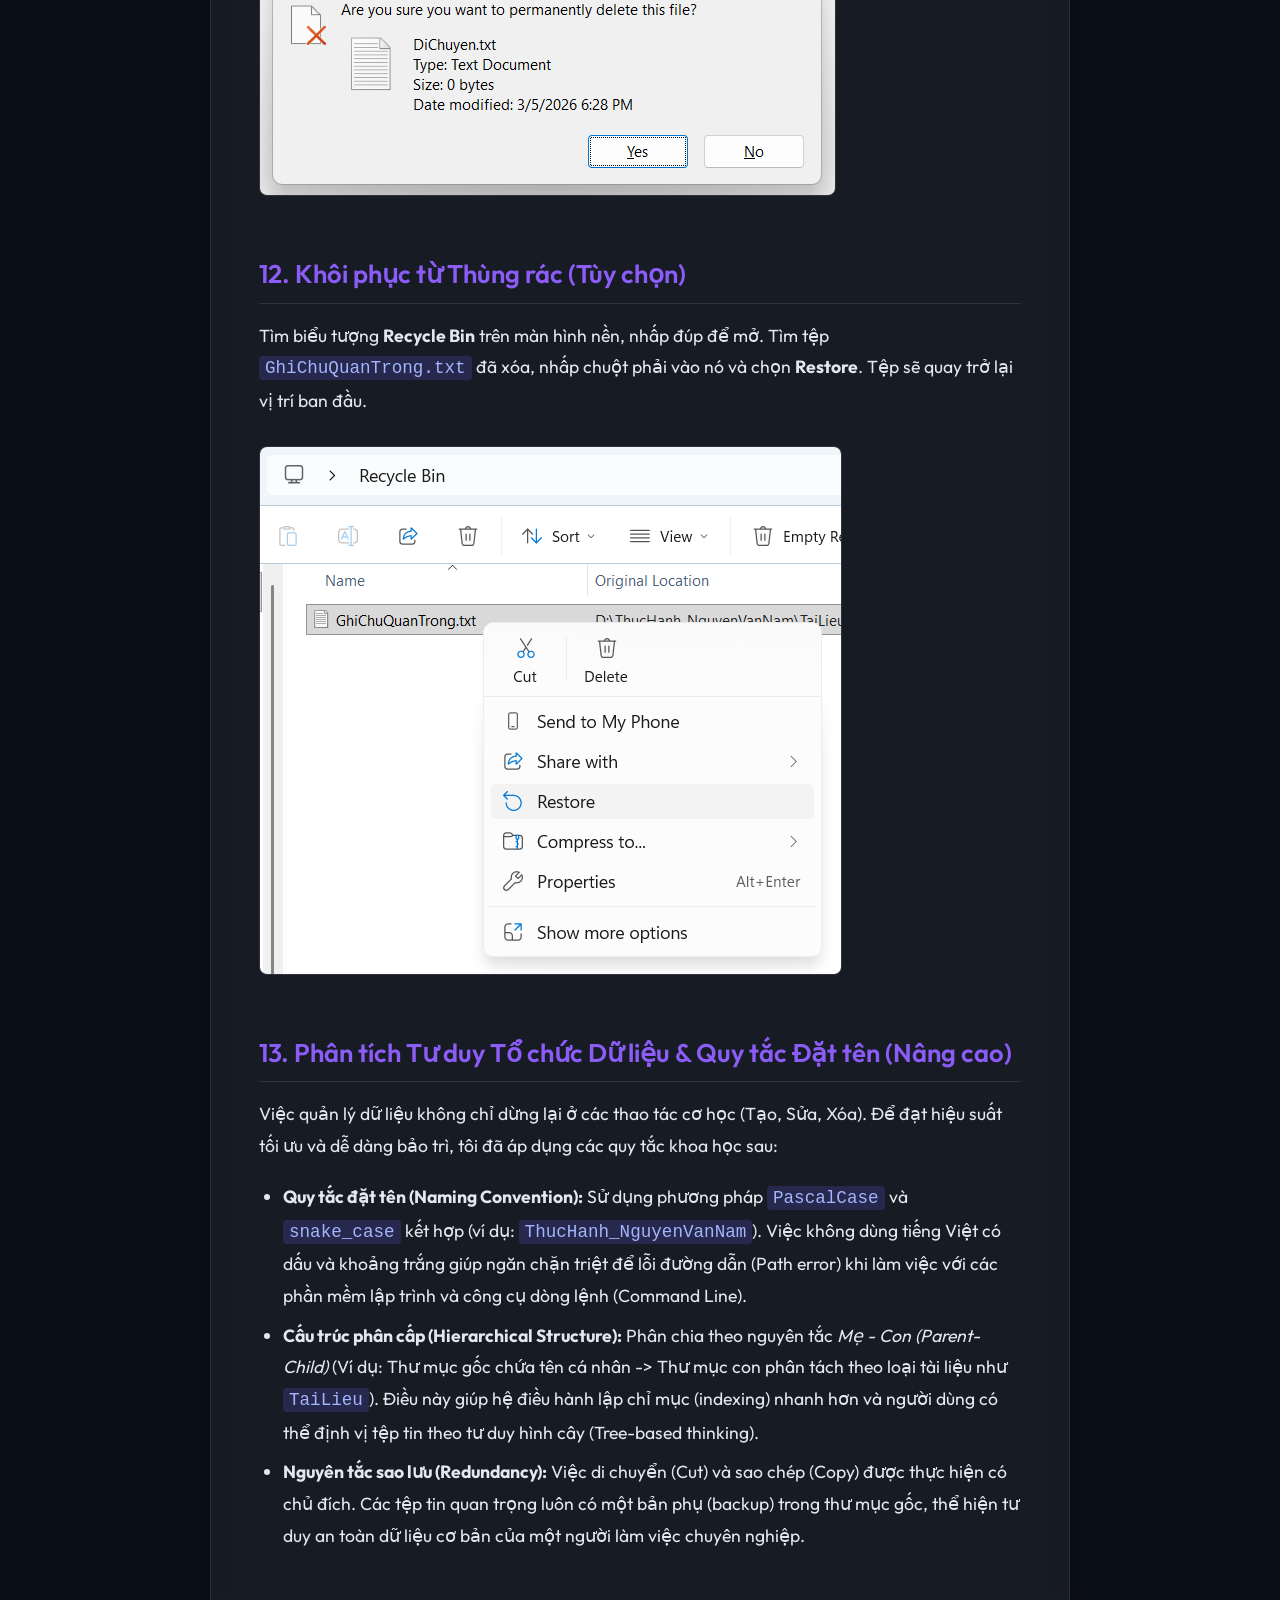
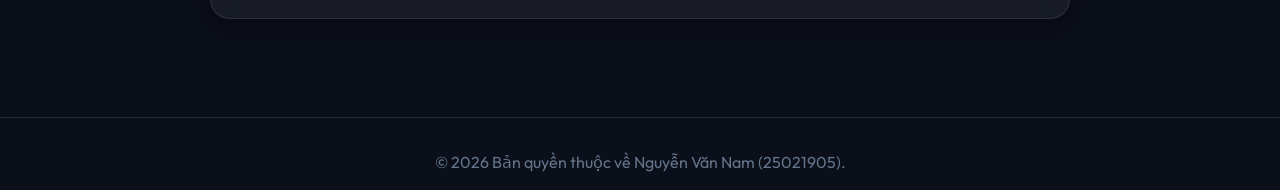
==== commit 120b3cf2: "update" ====
--- a/project1.html
+++ b/project1.html
@@ -83,6 +83,13 @@
             <p>Tìm biểu tượng <strong>Recycle Bin</strong> trên màn hình nền, nhấp đúp để mở. Tìm tệp <code>GhiChuQuanTrong.txt</code> đã xóa, nhấp chuột phải vào nó và chọn <strong>Restore</strong>. Tệp sẽ quay trở lại vị trí ban đầu.</p>
             <img src="images/proj1_p7_1.png" style="max-width: 100%; border-radius: 8px; margin: 10px 0; border: 1px solid rgba(255,255,255,0.1);">
             
+            <h2>13. Phân tích Tư duy Tổ chức Dữ liệu & Quy tắc Đặt tên (Nâng cao)</h2>
+            <p>Việc quản lý dữ liệu không chỉ dừng lại ở các thao tác cơ học (Tạo, Sửa, Xóa). Để đạt hiệu suất tối ưu và dễ dàng bảo trì, tôi đã áp dụng các quy tắc khoa học sau:</p>
+            <ul>
+                <li><strong>Quy tắc đặt tên (Naming Convention):</strong> Sử dụng phương pháp <code>PascalCase</code> và <code>snake_case</code> kết hợp (ví dụ: <code>ThucHanh_NguyenVanNam</code>). Việc không dùng tiếng Việt có dấu và khoảng trắng giúp ngăn chặn triệt để lỗi đường dẫn (Path error) khi làm việc với các phần mềm lập trình và công cụ dòng lệnh (Command Line).</li>
+                <li><strong>Cấu trúc phân cấp (Hierarchical Structure):</strong> Phân chia theo nguyên tắc <em>Mẹ - Con (Parent-Child)</em> (Ví dụ: Thư mục gốc chứa tên cá nhân -> Thư mục con phân tách theo loại tài liệu như <code>TaiLieu</code>). Điều này giúp hệ điều hành lập chỉ mục (indexing) nhanh hơn và người dùng có thể định vị tệp tin theo tư duy hình cây (Tree-based thinking).</li>
+                <li><strong>Nguyên tắc sao lưu (Redundancy):</strong> Việc di chuyển (Cut) và sao chép (Copy) được thực hiện có chủ đích. Các tệp tin quan trọng luôn có một bản phụ (backup) trong thư mục gốc, thể hiện tư duy an toàn dữ liệu cơ bản của một người làm việc chuyên nghiệp.</li>
+            </ul>
         </div>
     </div>
     <footer>
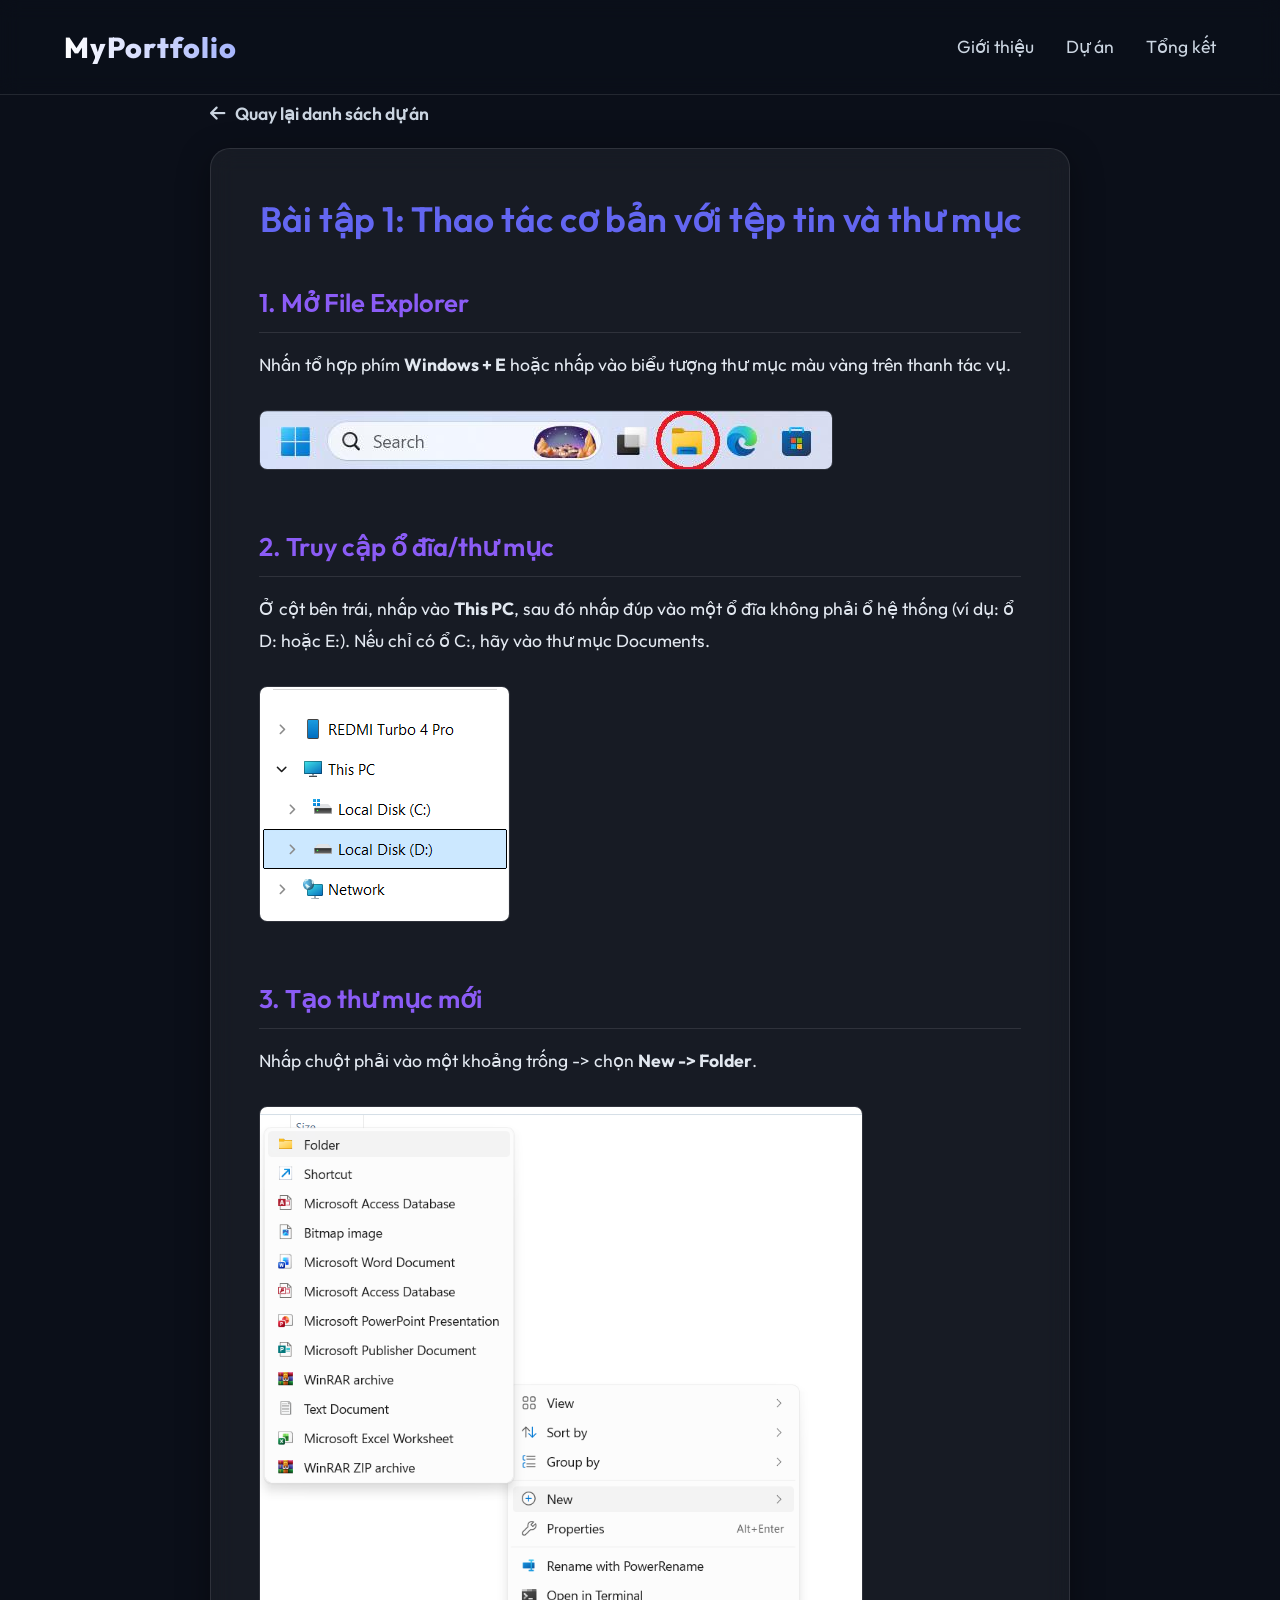
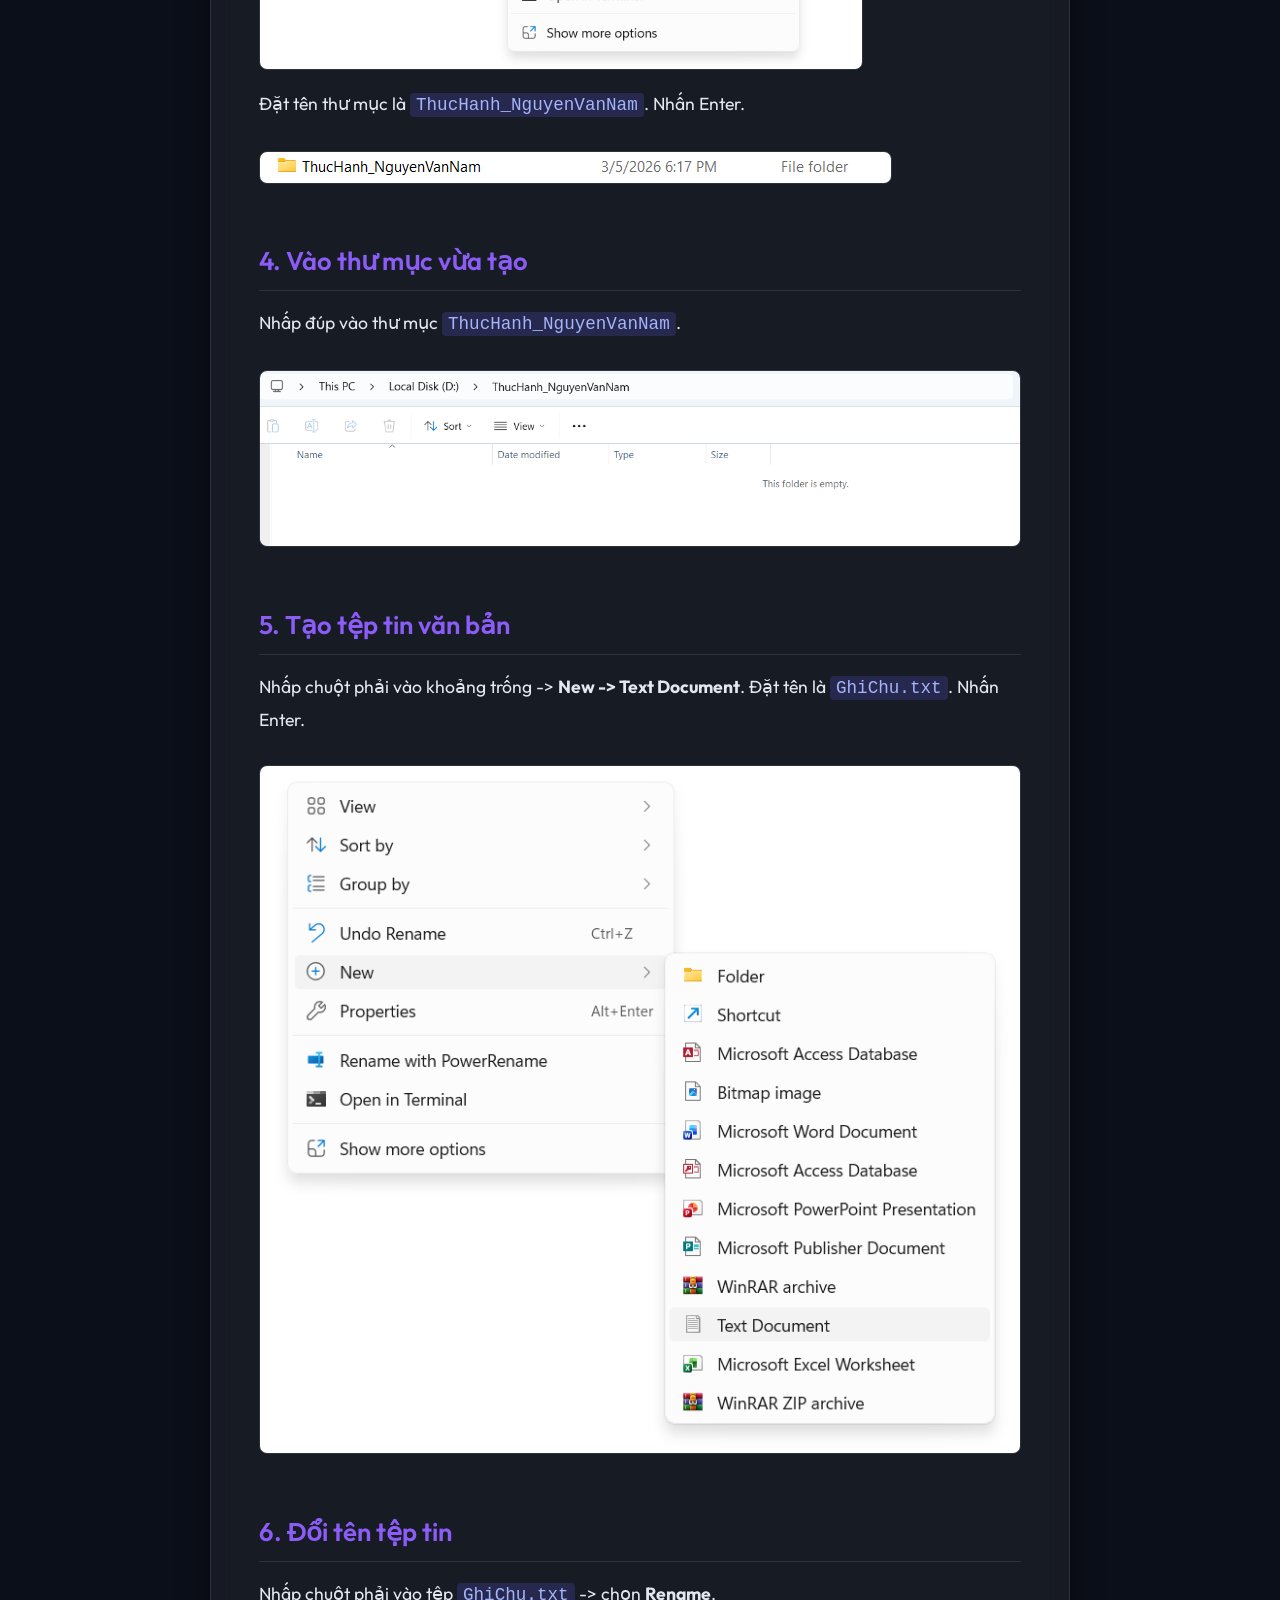
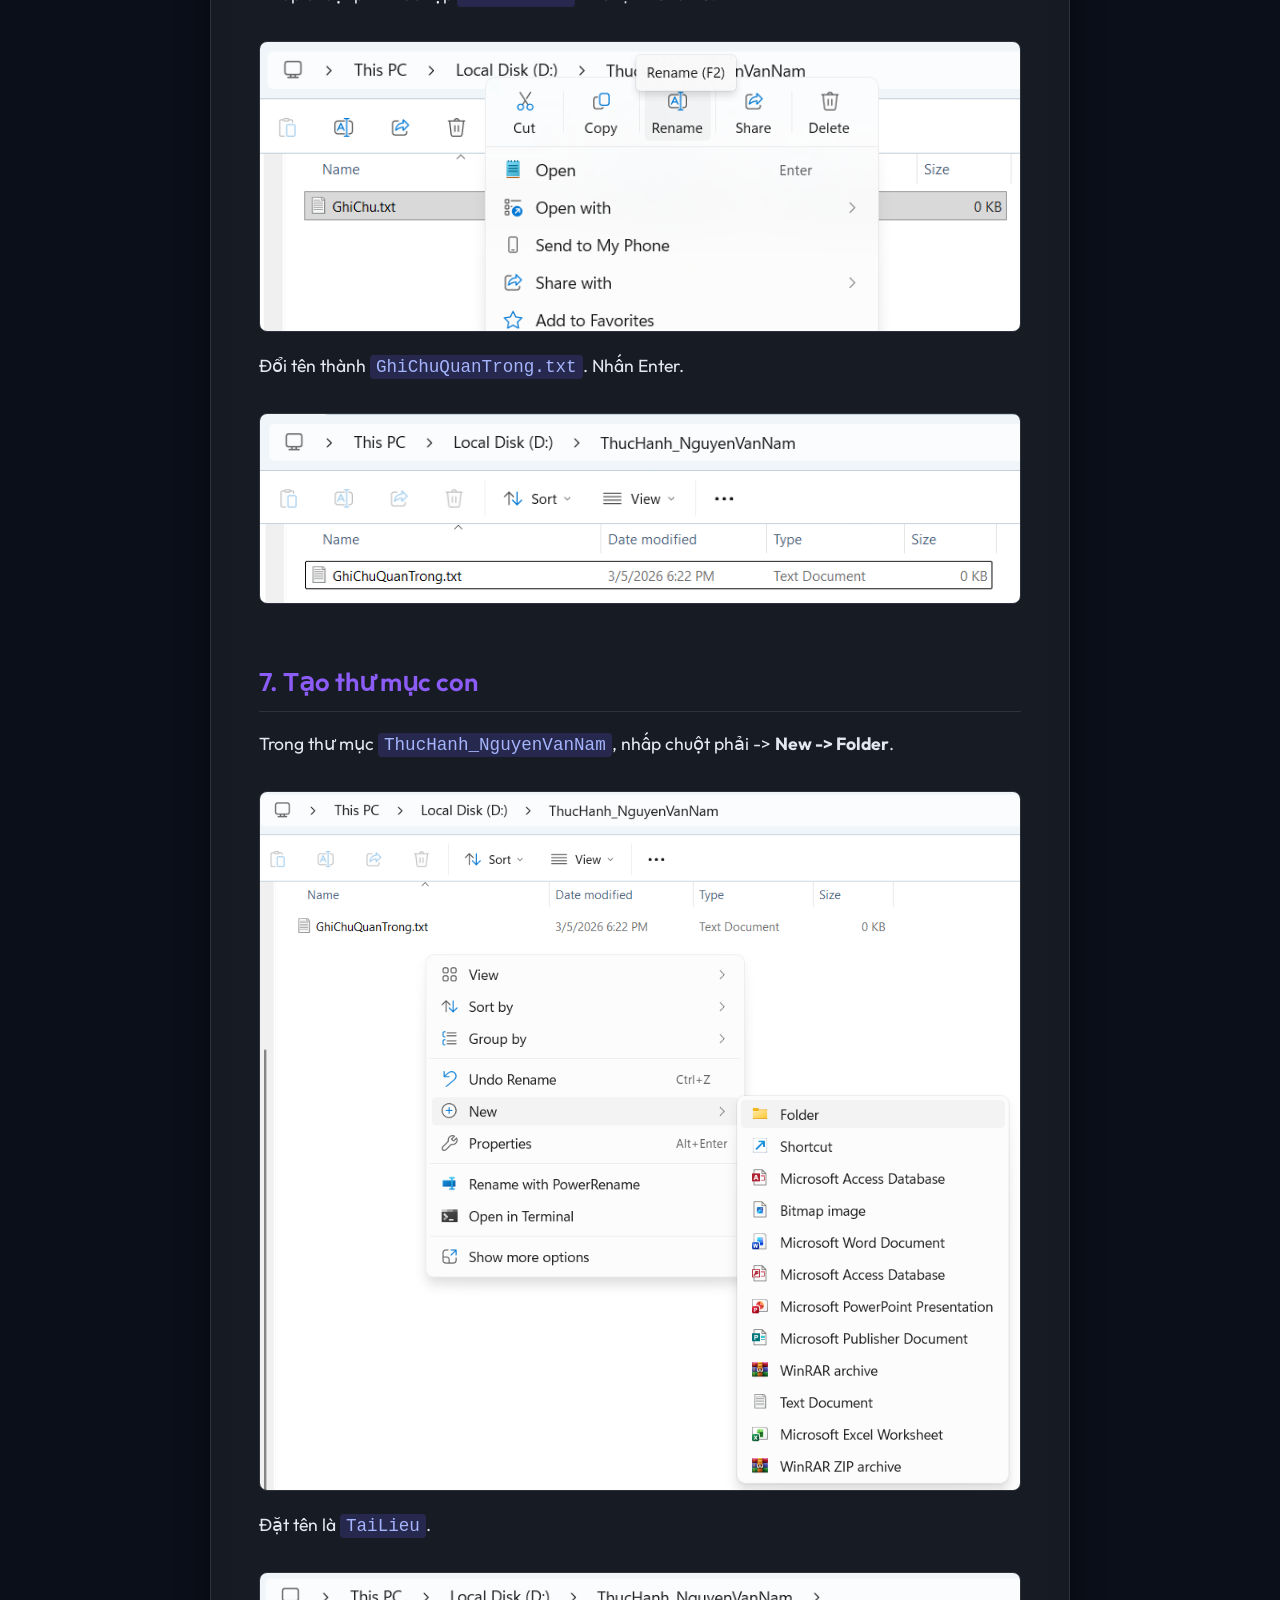
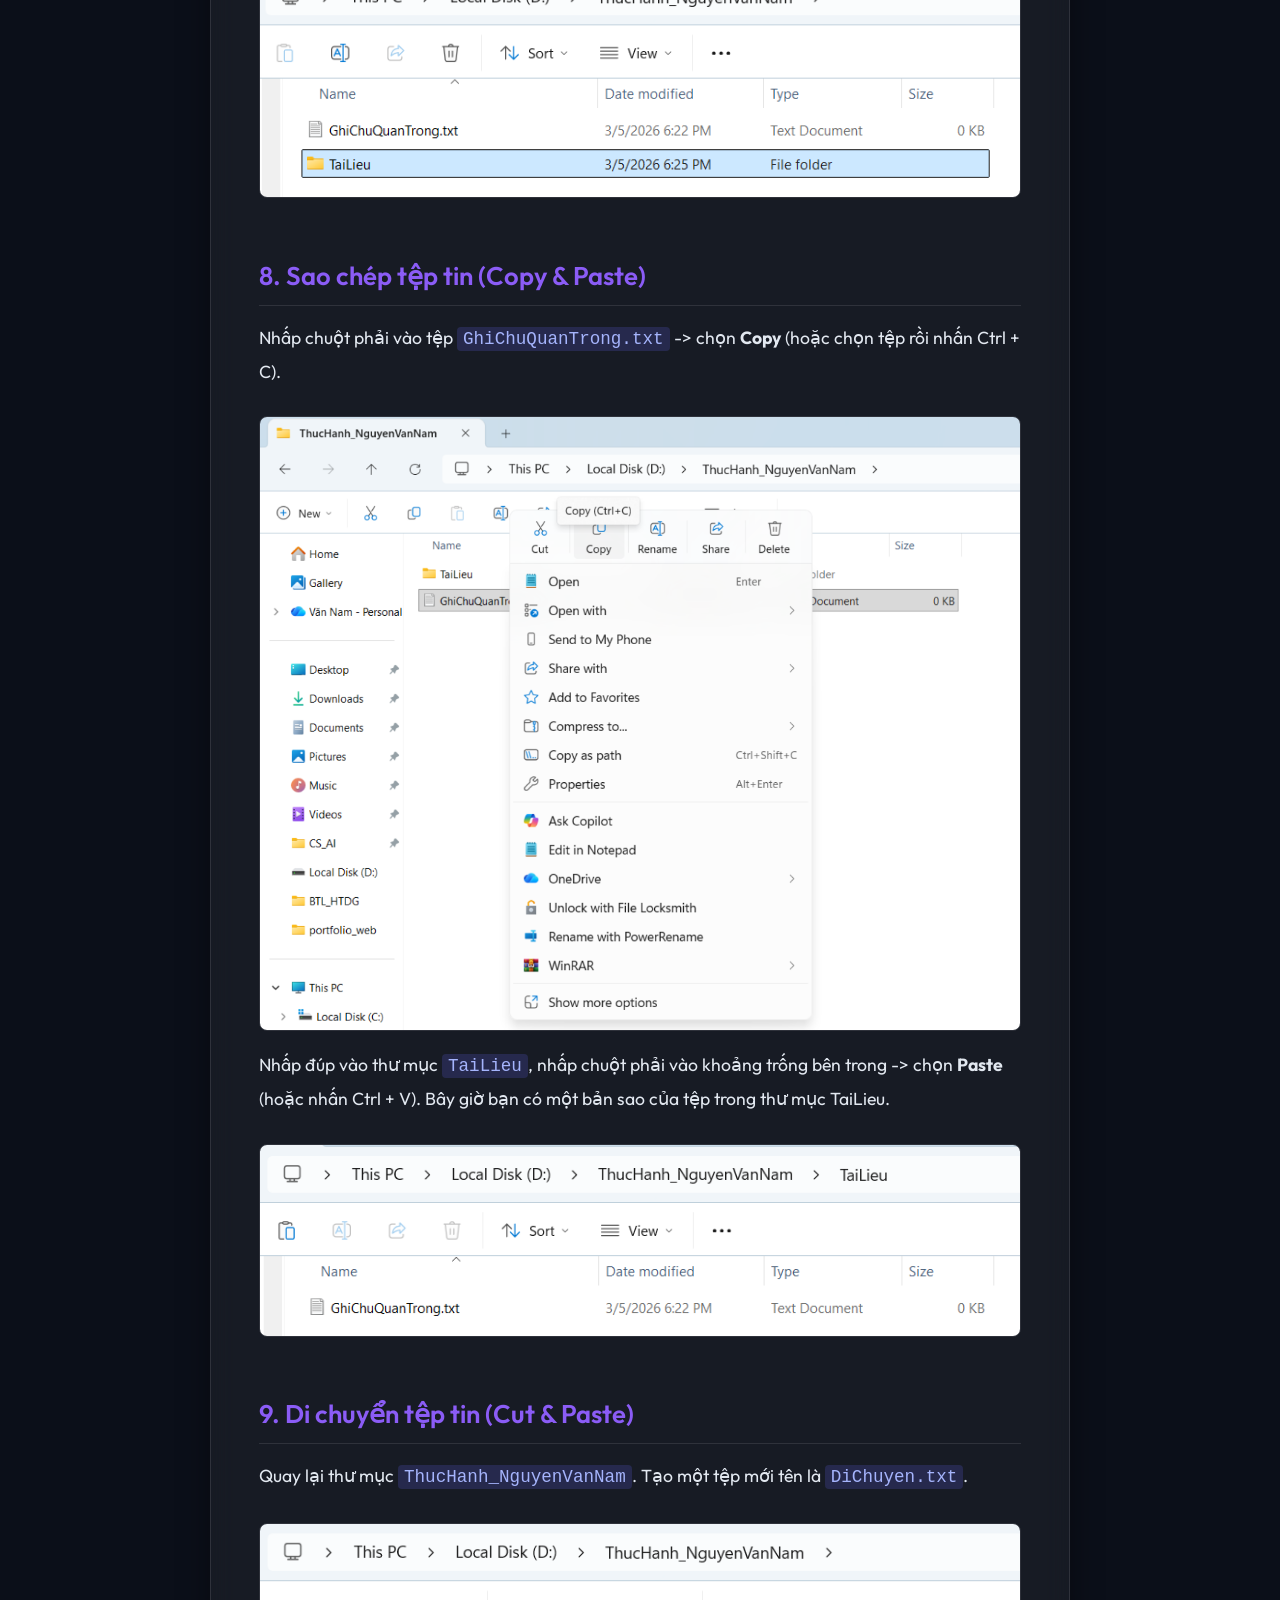
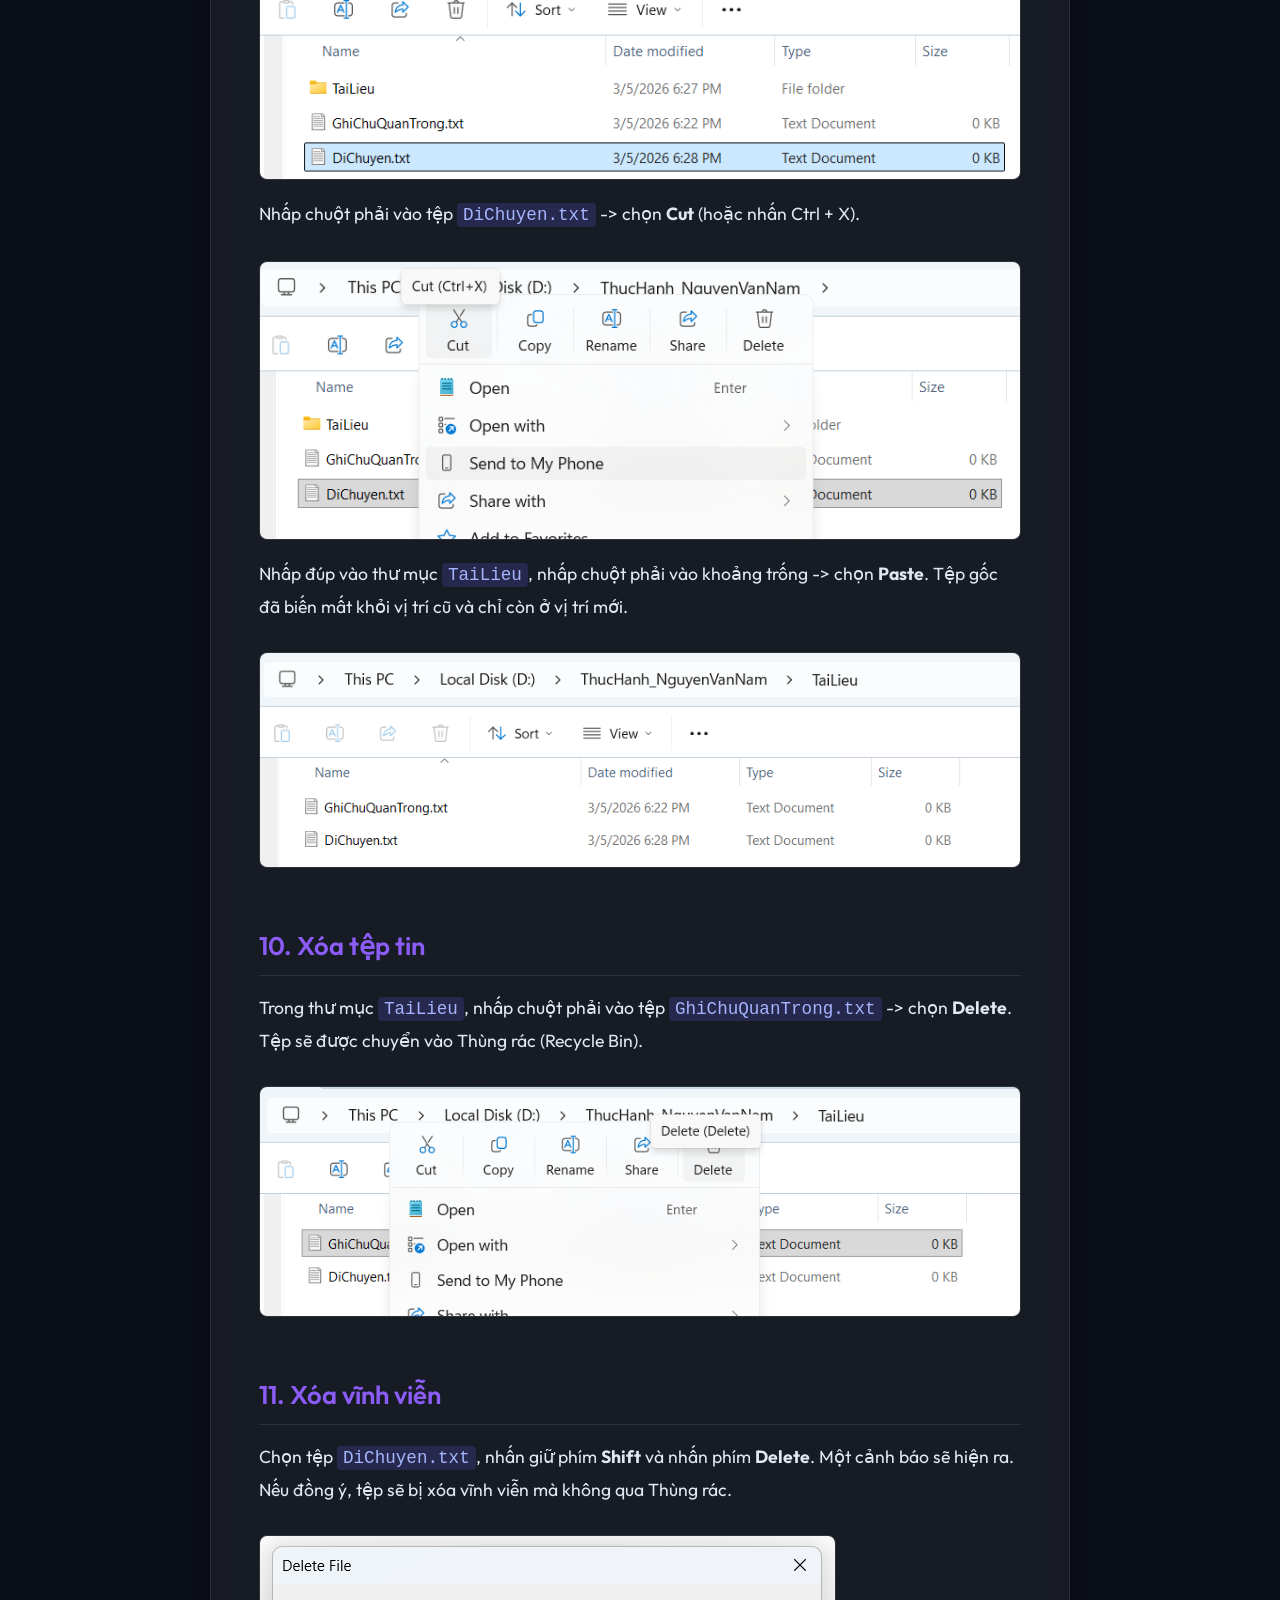
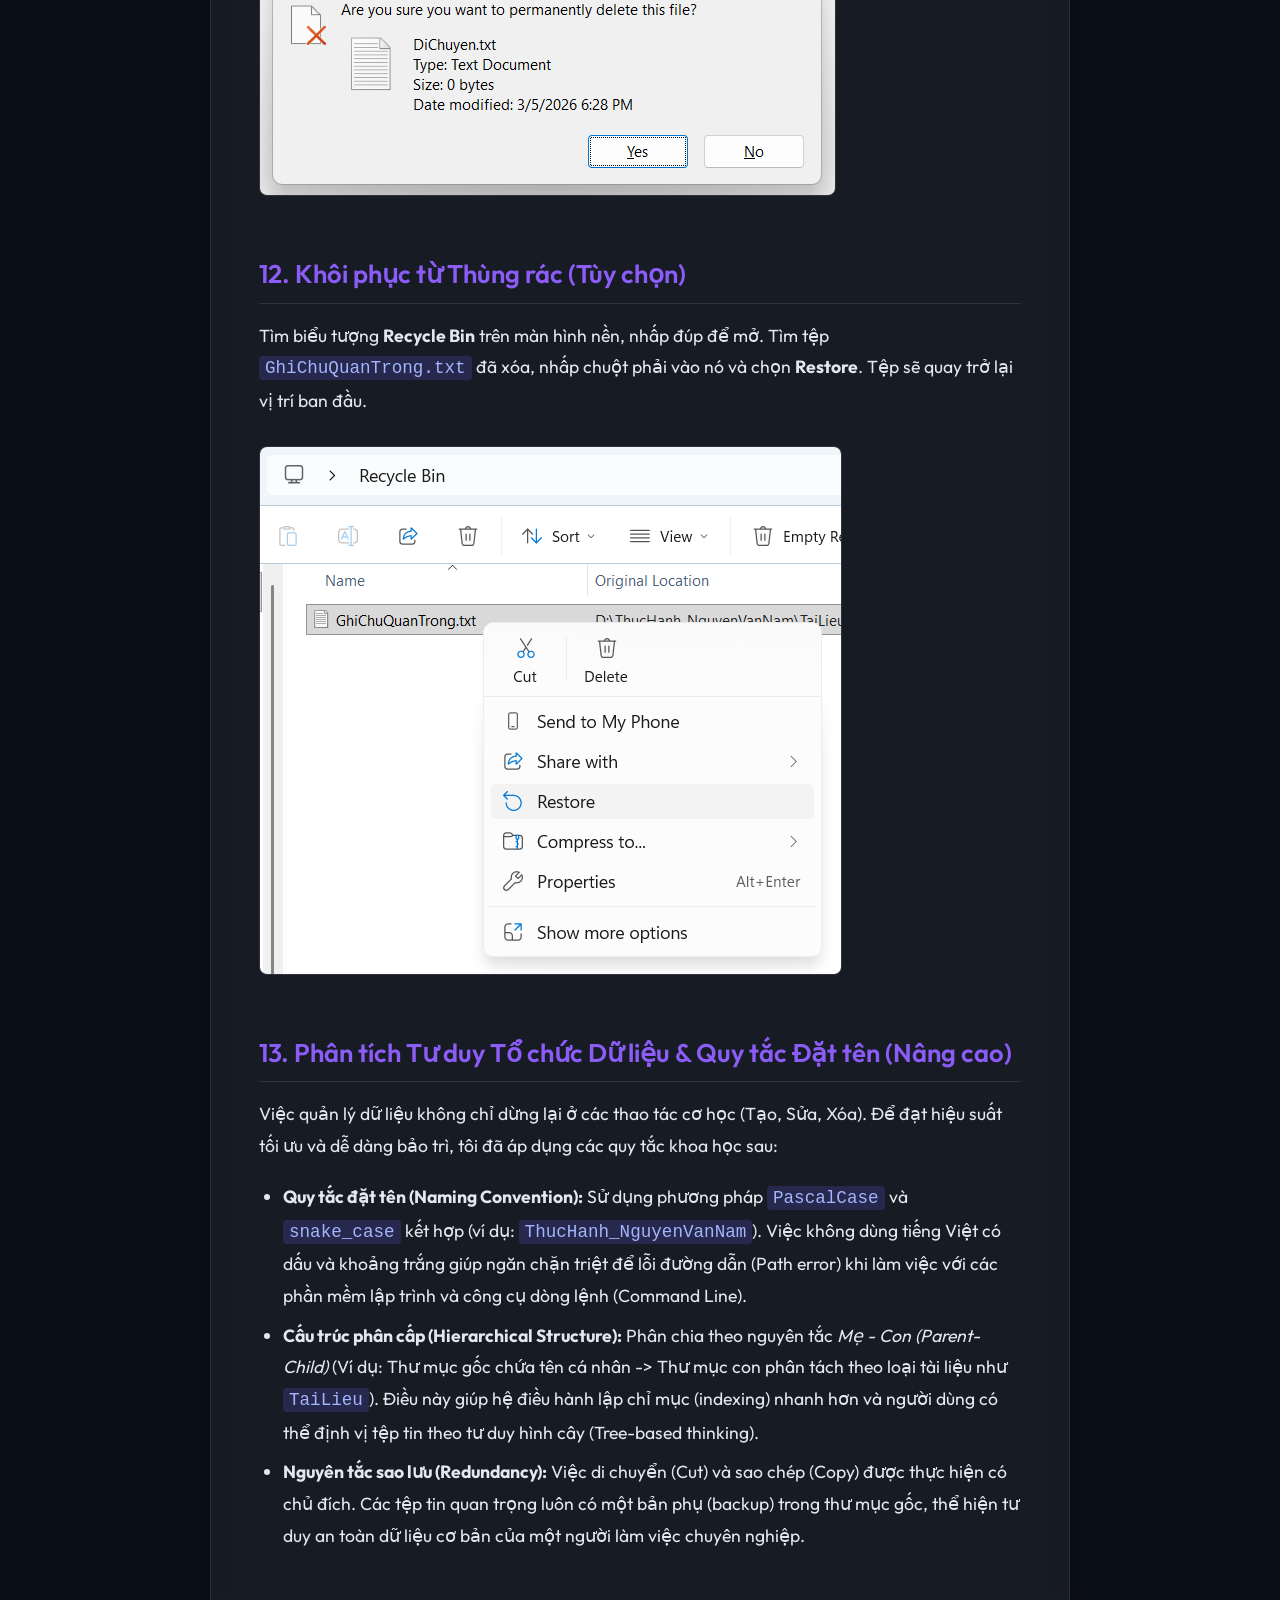
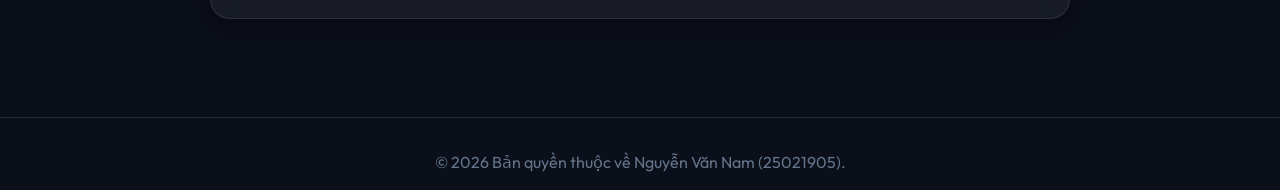
==== commit 09a6d78e: "big update" ====
--- a/project1.html
+++ b/project1.html
@@ -10,7 +10,7 @@
 </head>
 <body>
     <nav class="navbar">
-        <div class="logo">MyPortfolio.</div>
+        <div class="logo">MyPortfolio</div>
         <ul class="nav-links">
             <li><a href="index.html#about">Giới thiệu</a></li>
             <li><a href="index.html#projects">Dự án</a></li>
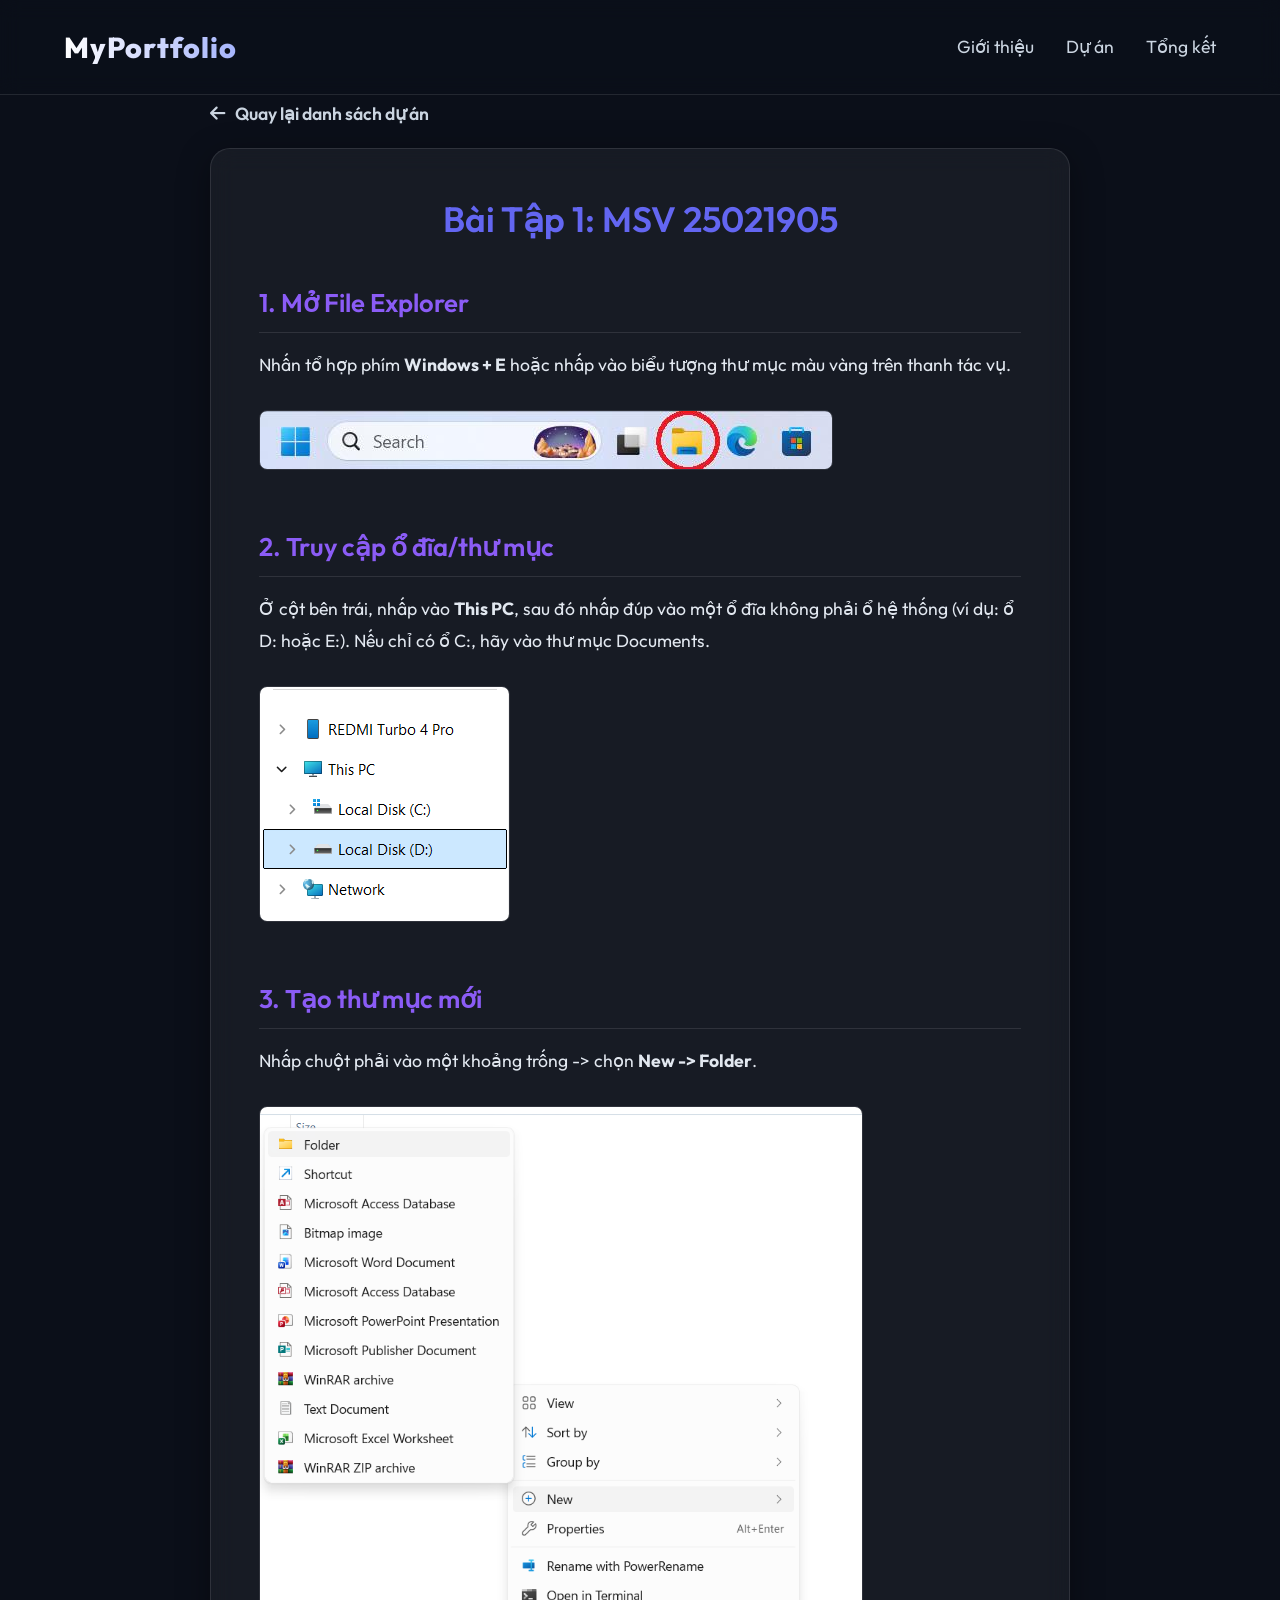
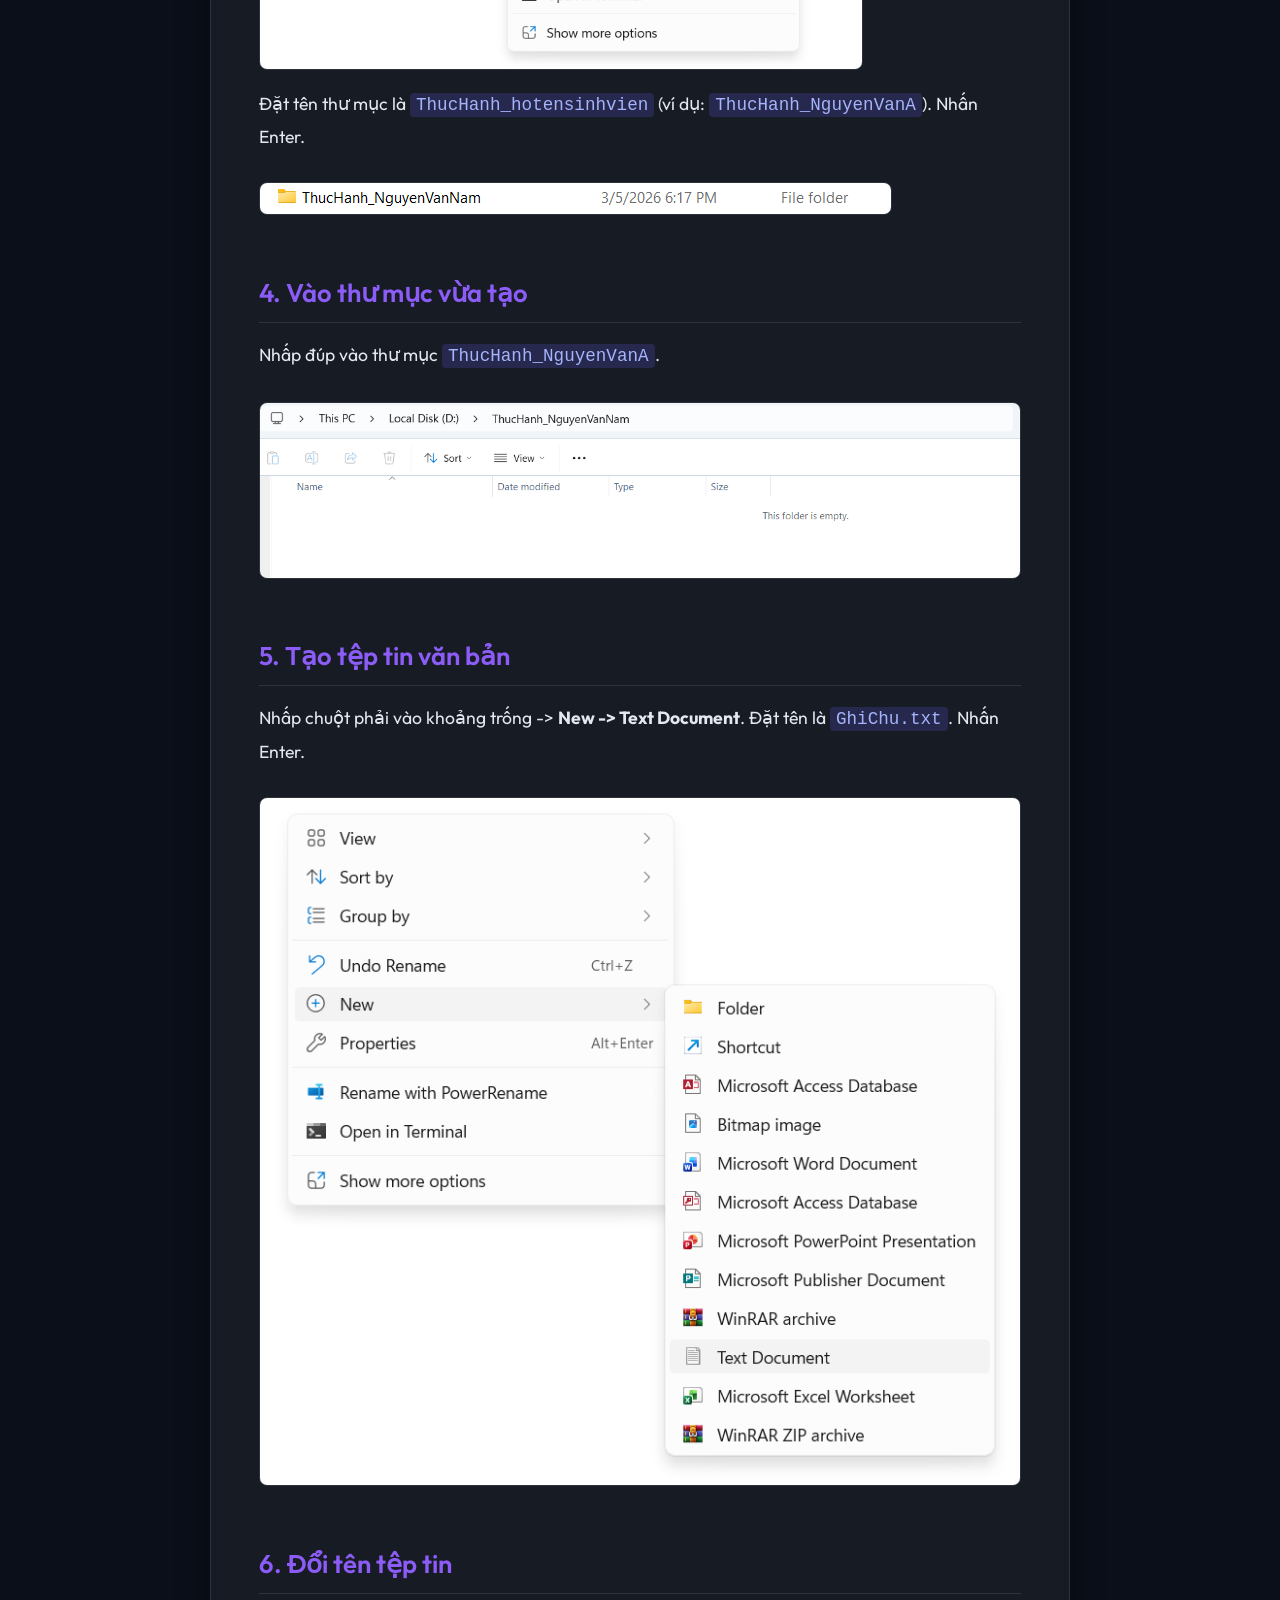
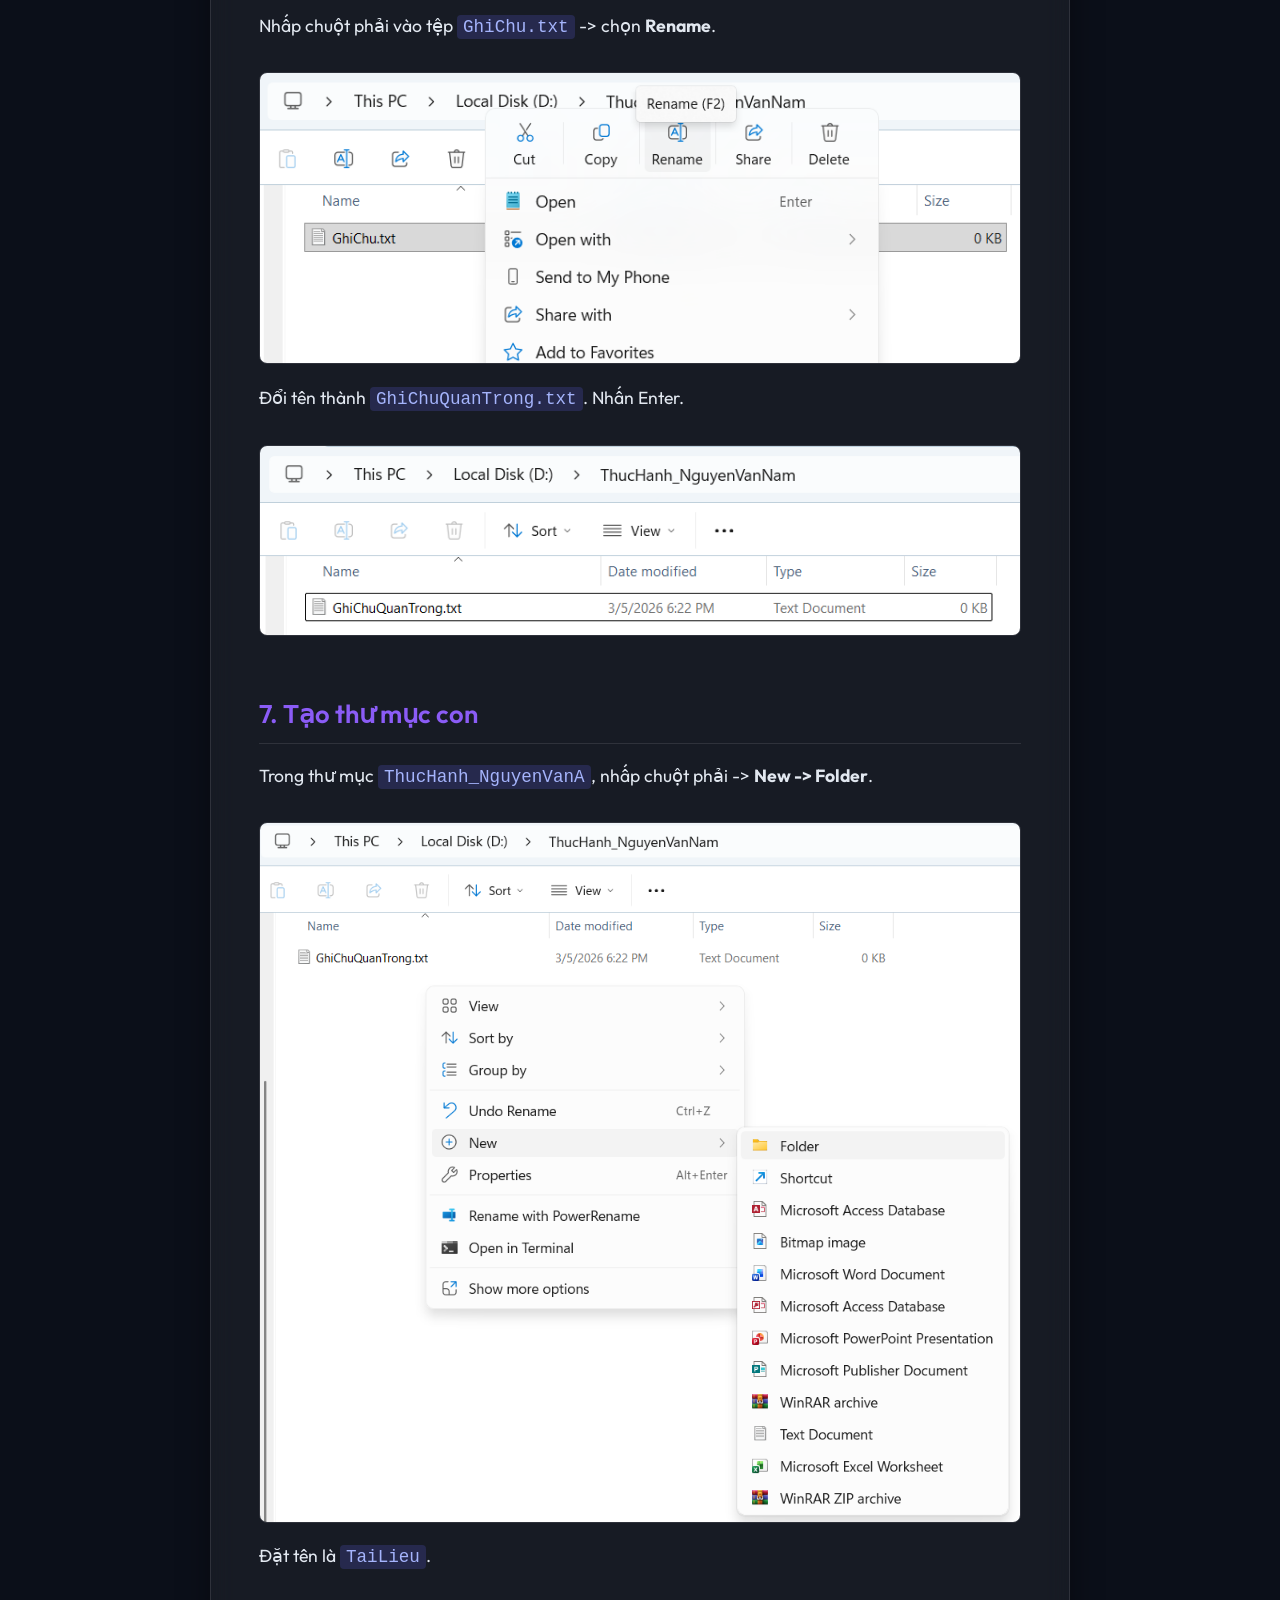
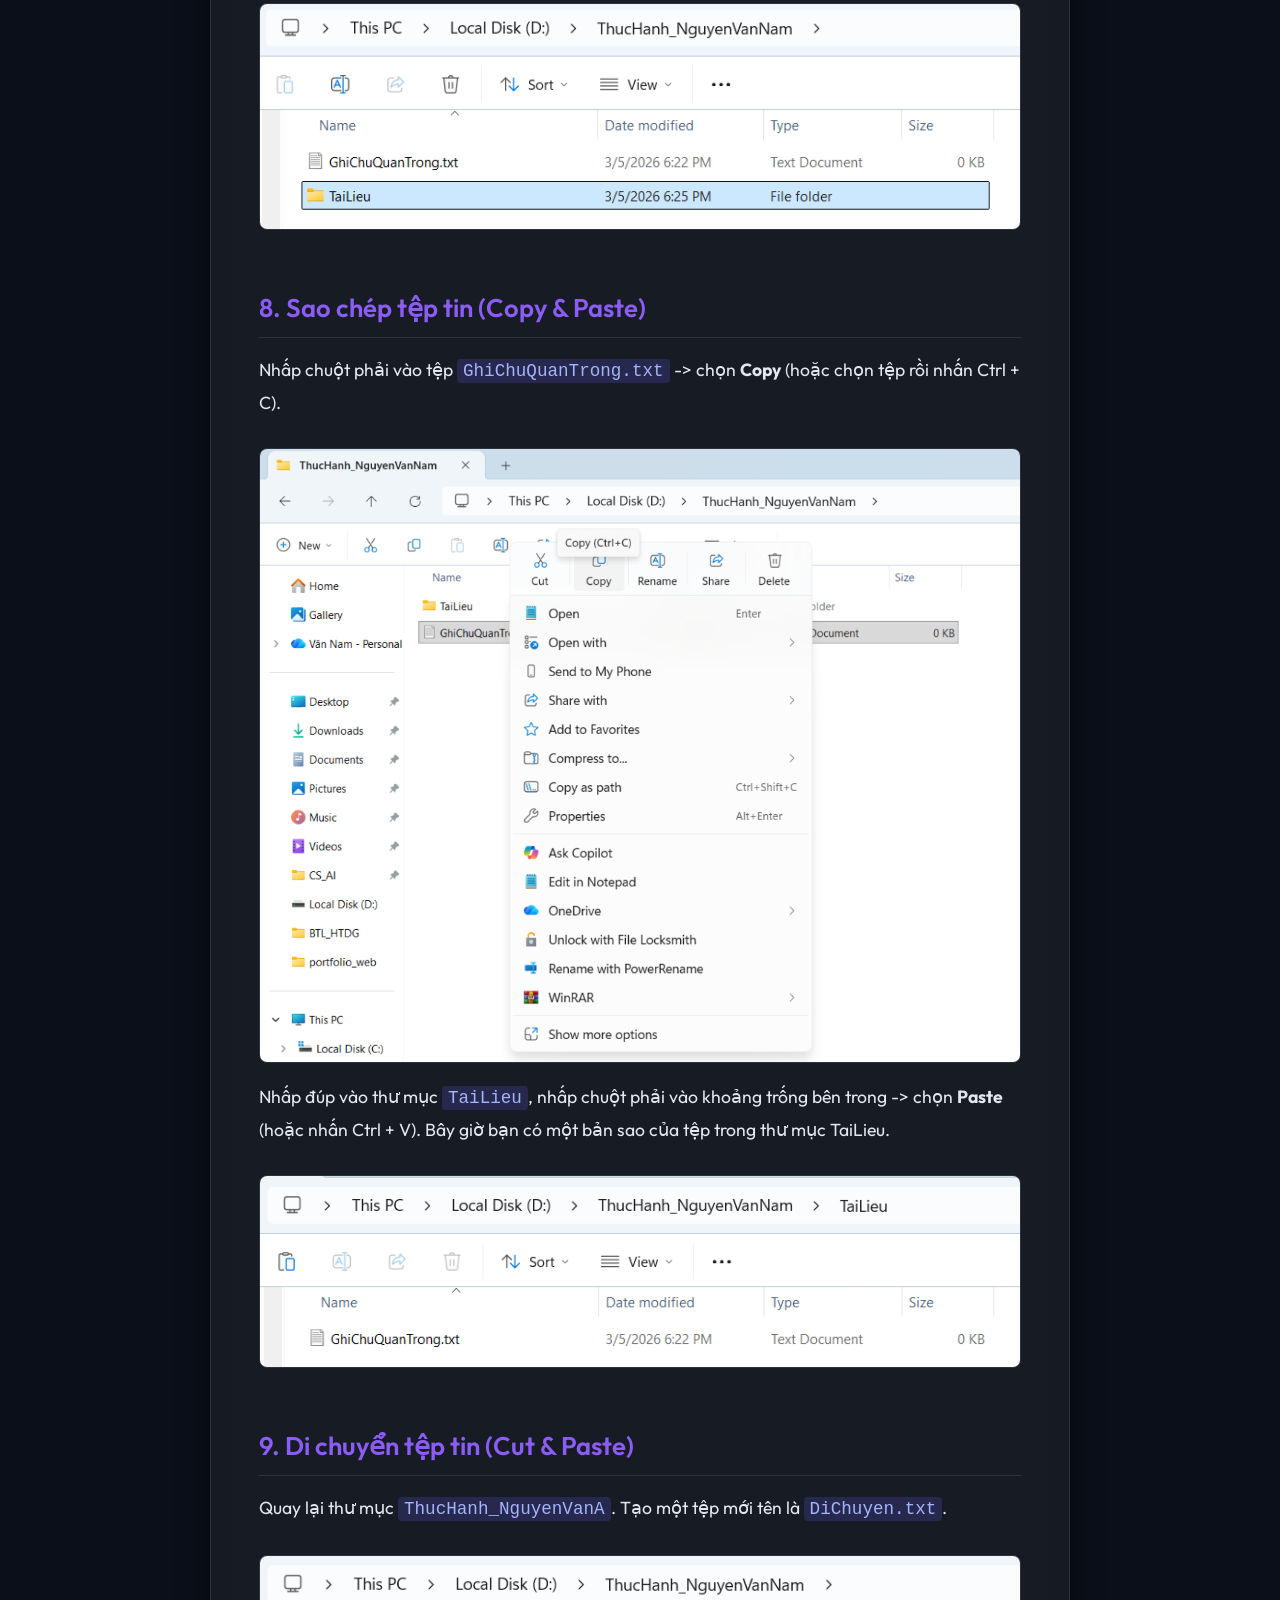
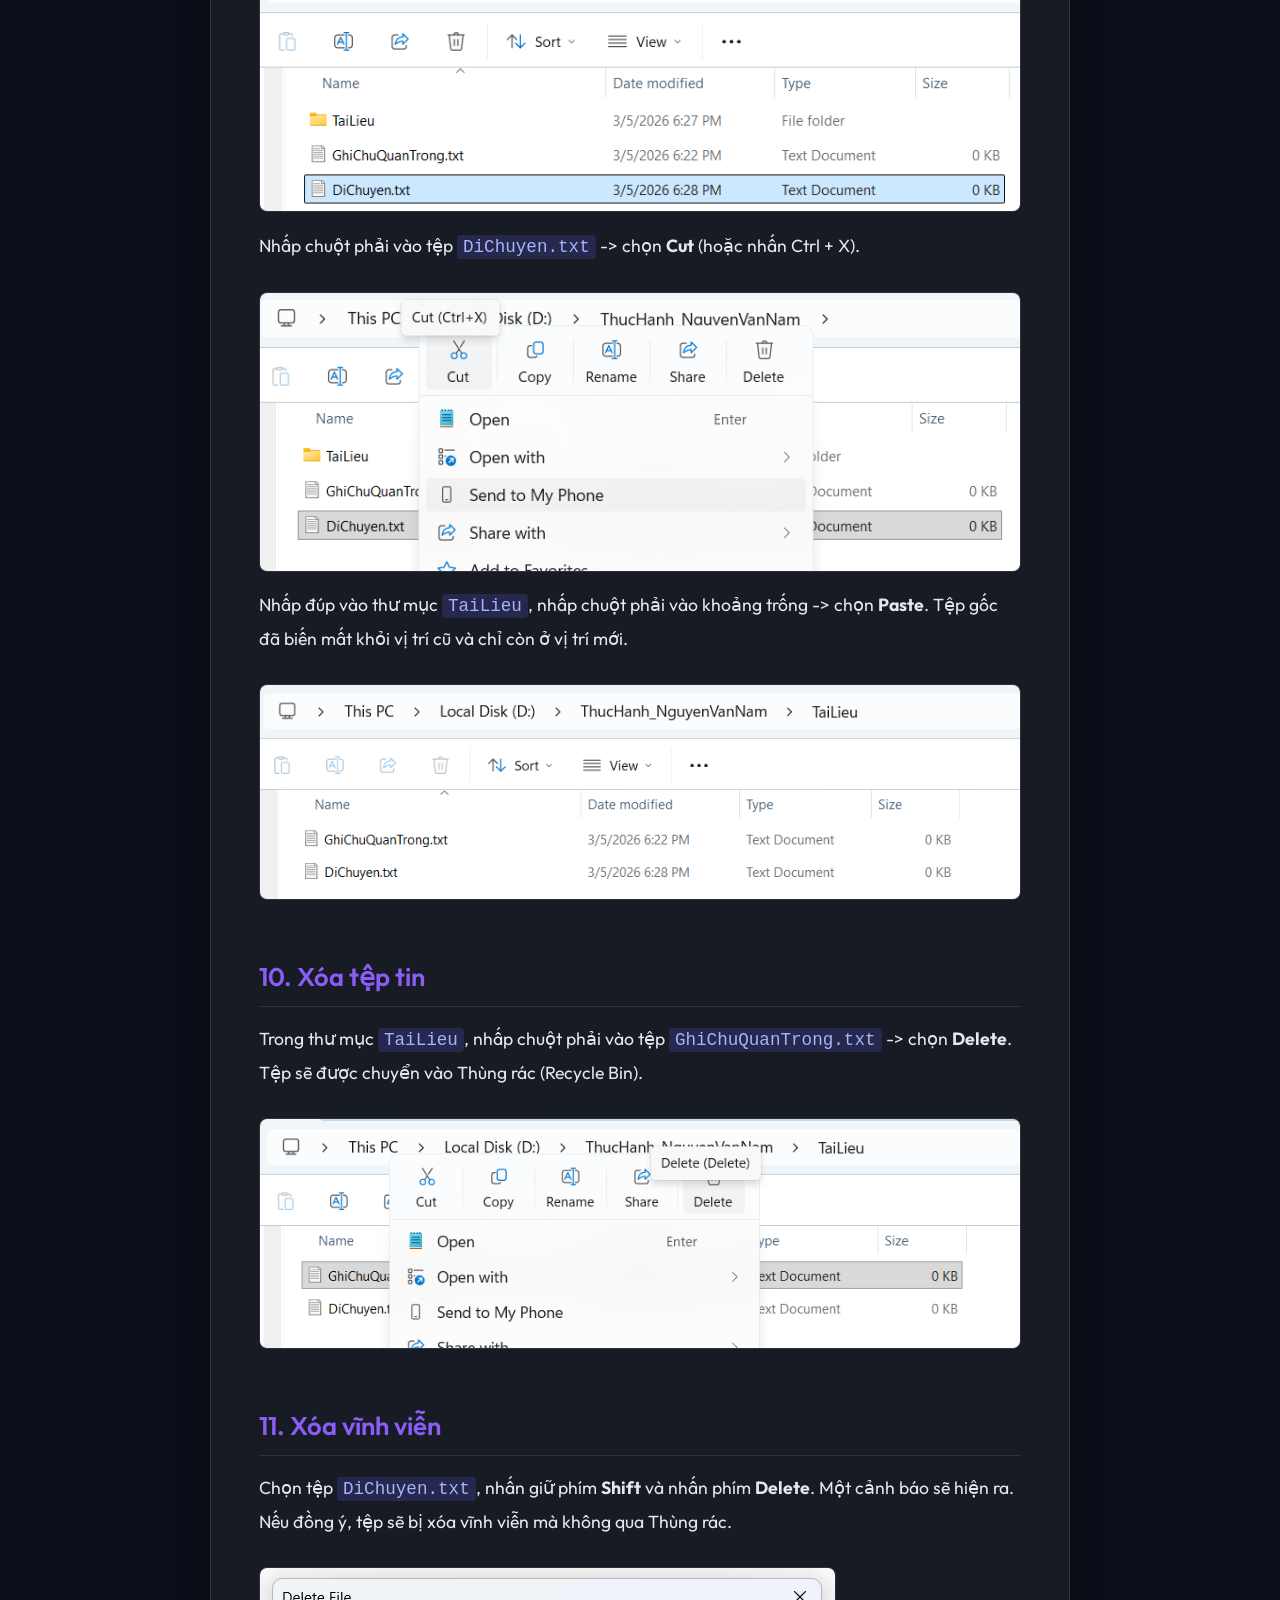
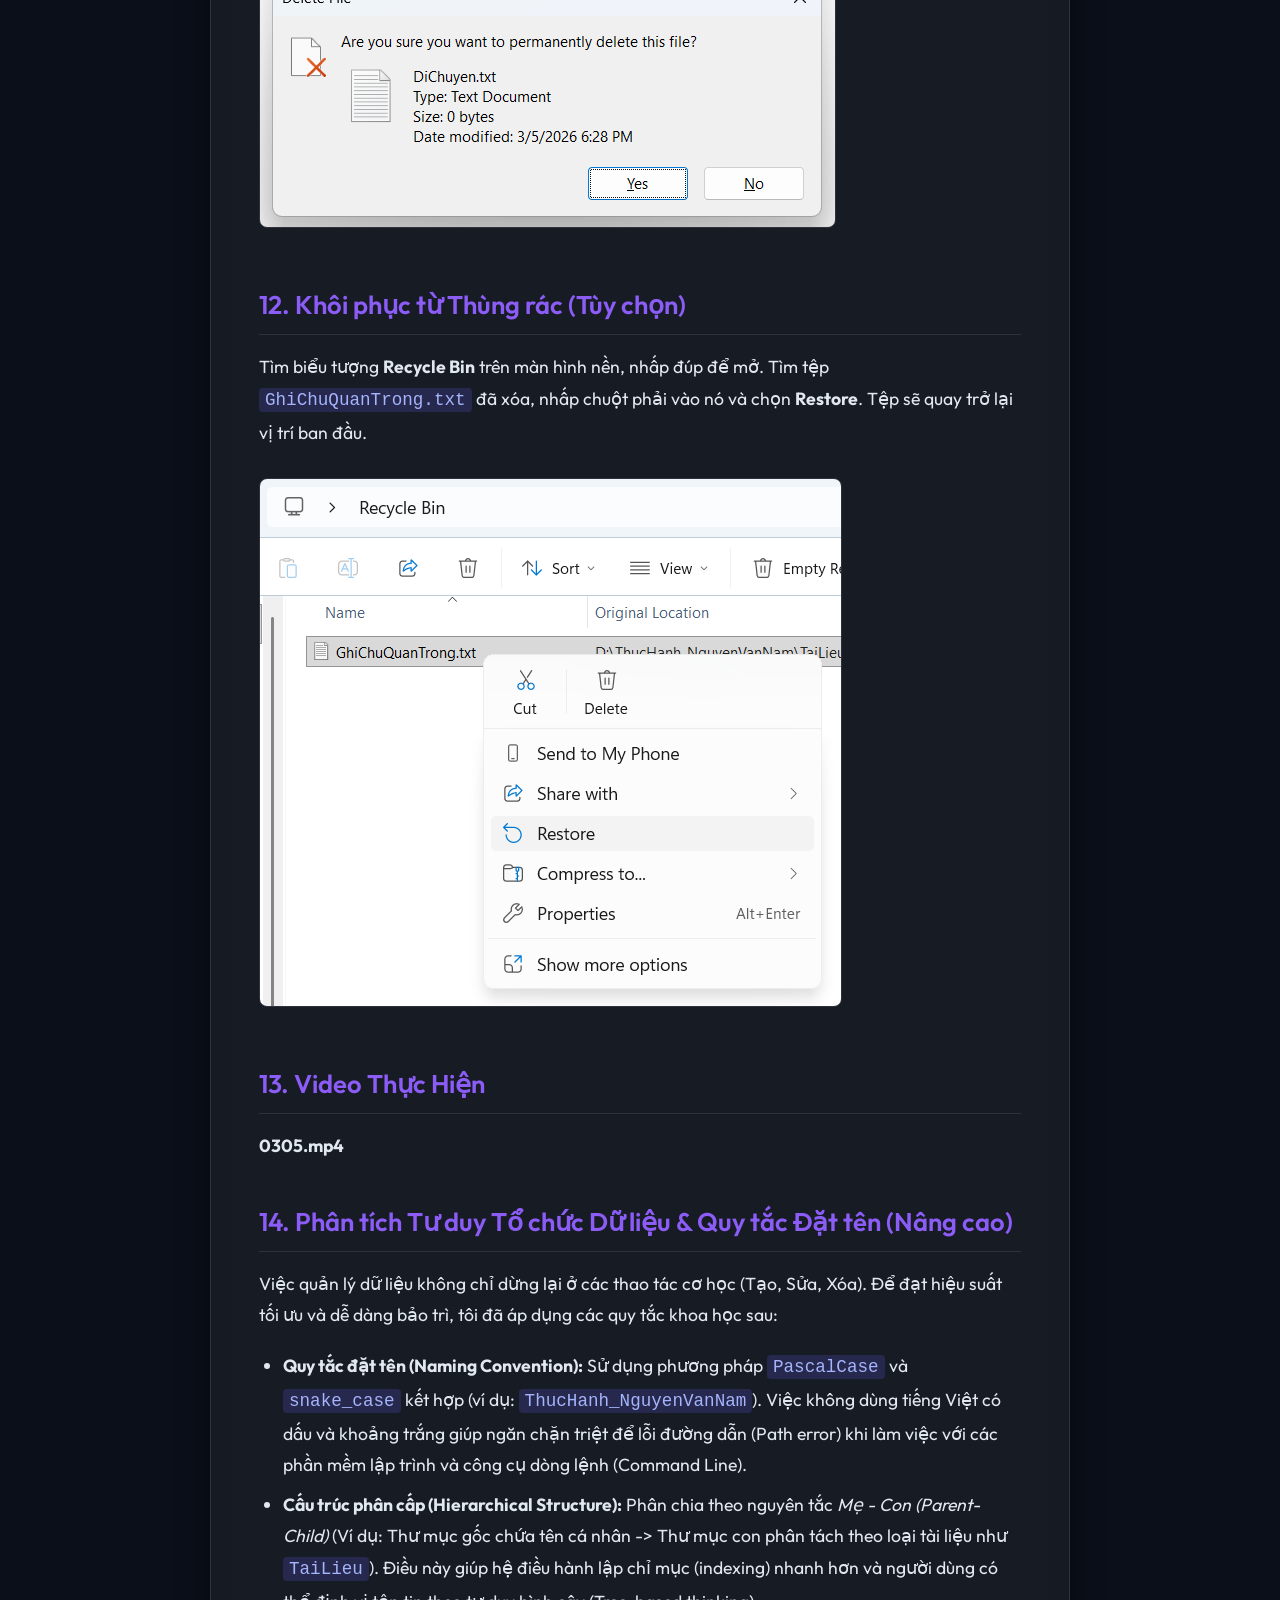
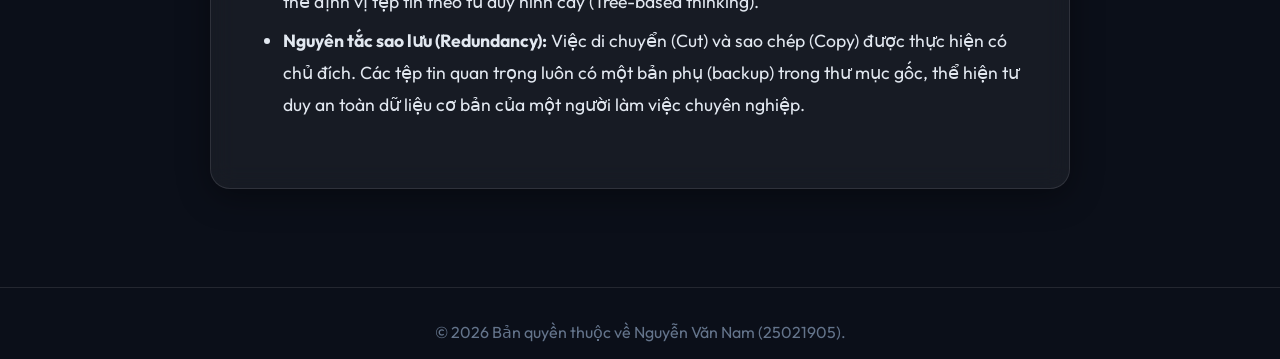
==== commit ffb8cd03: "...." ====
--- a/project1.html
+++ b/project1.html
@@ -21,7 +21,7 @@
         <a href="index.html#projects" class="back-btn"><i class="fas fa-arrow-left"></i> Quay lại danh sách dự án</a>
         <div class="article-content">
             
-            <h1>Bài tập 1: Thao tác cơ bản với tệp tin và thư mục</h1>
+            <h1>Bài Tập 1: MSV 25021905</h1>
             
             <h2>1. Mở File Explorer</h2>
             <p>Nhấn tổ hợp phím <strong>Windows + E</strong> hoặc nhấp vào biểu tượng thư mục màu vàng trên thanh tác vụ.</p>
@@ -34,11 +34,11 @@
             <h2>3. Tạo thư mục mới</h2>
             <p>Nhấp chuột phải vào một khoảng trống -> chọn <strong>New -> Folder</strong>.</p>
             <img src="images/proj1_p0_3.png" style="max-width: 100%; border-radius: 8px; margin: 10px 0; border: 1px solid rgba(255,255,255,0.1);">
-            <p>Đặt tên thư mục là <code>ThucHanh_NguyenVanNam</code>. Nhấn Enter.</p>
+            <p>Đặt tên thư mục là <code>ThucHanh_hotensinhvien</code> (ví dụ: <code>ThucHanh_NguyenVanA</code>). Nhấn Enter.</p>
             <img src="images/proj1_p1_1.png" style="max-width: 100%; border-radius: 8px; margin: 10px 0; border: 1px solid rgba(255,255,255,0.1);">
 
             <h2>4. Vào thư mục vừa tạo</h2>
-            <p>Nhấp đúp vào thư mục <code>ThucHanh_NguyenVanNam</code>.</p>
+            <p>Nhấp đúp vào thư mục <code>ThucHanh_NguyenVanA</code>.</p>
             <img src="images/proj1_p1_2.png" style="max-width: 100%; border-radius: 8px; margin: 10px 0; border: 1px solid rgba(255,255,255,0.1);">
 
             <h2>5. Tạo tệp tin văn bản</h2>
@@ -52,7 +52,7 @@
             <img src="images/proj1_p2_3.png" style="max-width: 100%; border-radius: 8px; margin: 10px 0; border: 1px solid rgba(255,255,255,0.1);">
 
             <h2>7. Tạo thư mục con</h2>
-            <p>Trong thư mục <code>ThucHanh_NguyenVanNam</code>, nhấp chuột phải -> <strong>New -> Folder</strong>.</p>
+            <p>Trong thư mục <code>ThucHanh_NguyenVanA</code>, nhấp chuột phải -> <strong>New -> Folder</strong>.</p>
             <img src="images/proj1_p3_1.png" style="max-width: 100%; border-radius: 8px; margin: 10px 0; border: 1px solid rgba(255,255,255,0.1);">
             <p>Đặt tên là <code>TaiLieu</code>.</p>
             <img src="images/proj1_p3_2.png" style="max-width: 100%; border-radius: 8px; margin: 10px 0; border: 1px solid rgba(255,255,255,0.1);">
@@ -64,7 +64,7 @@
             <img src="images/proj1_p4_2.png" style="max-width: 100%; border-radius: 8px; margin: 10px 0; border: 1px solid rgba(255,255,255,0.1);">
 
             <h2>9. Di chuyển tệp tin (Cut & Paste)</h2>
-            <p>Quay lại thư mục <code>ThucHanh_NguyenVanNam</code>. Tạo một tệp mới tên là <code>DiChuyen.txt</code>.</p>
+            <p>Quay lại thư mục <code>ThucHanh_NguyenVanA</code>. Tạo một tệp mới tên là <code>DiChuyen.txt</code>.</p>
             <img src="images/proj1_p5_1.png" style="max-width: 100%; border-radius: 8px; margin: 10px 0; border: 1px solid rgba(255,255,255,0.1);">
             <p>Nhấp chuột phải vào tệp <code>DiChuyen.txt</code> -> chọn <strong>Cut</strong> (hoặc nhấn Ctrl + X).</p>
             <img src="images/proj1_p5_2.png" style="max-width: 100%; border-radius: 8px; margin: 10px 0; border: 1px solid rgba(255,255,255,0.1);">
@@ -83,7 +83,10 @@
             <p>Tìm biểu tượng <strong>Recycle Bin</strong> trên màn hình nền, nhấp đúp để mở. Tìm tệp <code>GhiChuQuanTrong.txt</code> đã xóa, nhấp chuột phải vào nó và chọn <strong>Restore</strong>. Tệp sẽ quay trở lại vị trí ban đầu.</p>
             <img src="images/proj1_p7_1.png" style="max-width: 100%; border-radius: 8px; margin: 10px 0; border: 1px solid rgba(255,255,255,0.1);">
             
-            <h2>13. Phân tích Tư duy Tổ chức Dữ liệu & Quy tắc Đặt tên (Nâng cao)</h2>
+            <h2>13. Video Thực Hiện</h2>
+            <p><strong>0305.mp4</strong></p>
+            
+            <h2>14. Phân tích Tư duy Tổ chức Dữ liệu & Quy tắc Đặt tên (Nâng cao)</h2>
             <p>Việc quản lý dữ liệu không chỉ dừng lại ở các thao tác cơ học (Tạo, Sửa, Xóa). Để đạt hiệu suất tối ưu và dễ dàng bảo trì, tôi đã áp dụng các quy tắc khoa học sau:</p>
             <ul>
                 <li><strong>Quy tắc đặt tên (Naming Convention):</strong> Sử dụng phương pháp <code>PascalCase</code> và <code>snake_case</code> kết hợp (ví dụ: <code>ThucHanh_NguyenVanNam</code>). Việc không dùng tiếng Việt có dấu và khoảng trắng giúp ngăn chặn triệt để lỗi đường dẫn (Path error) khi làm việc với các phần mềm lập trình và công cụ dòng lệnh (Command Line).</li>
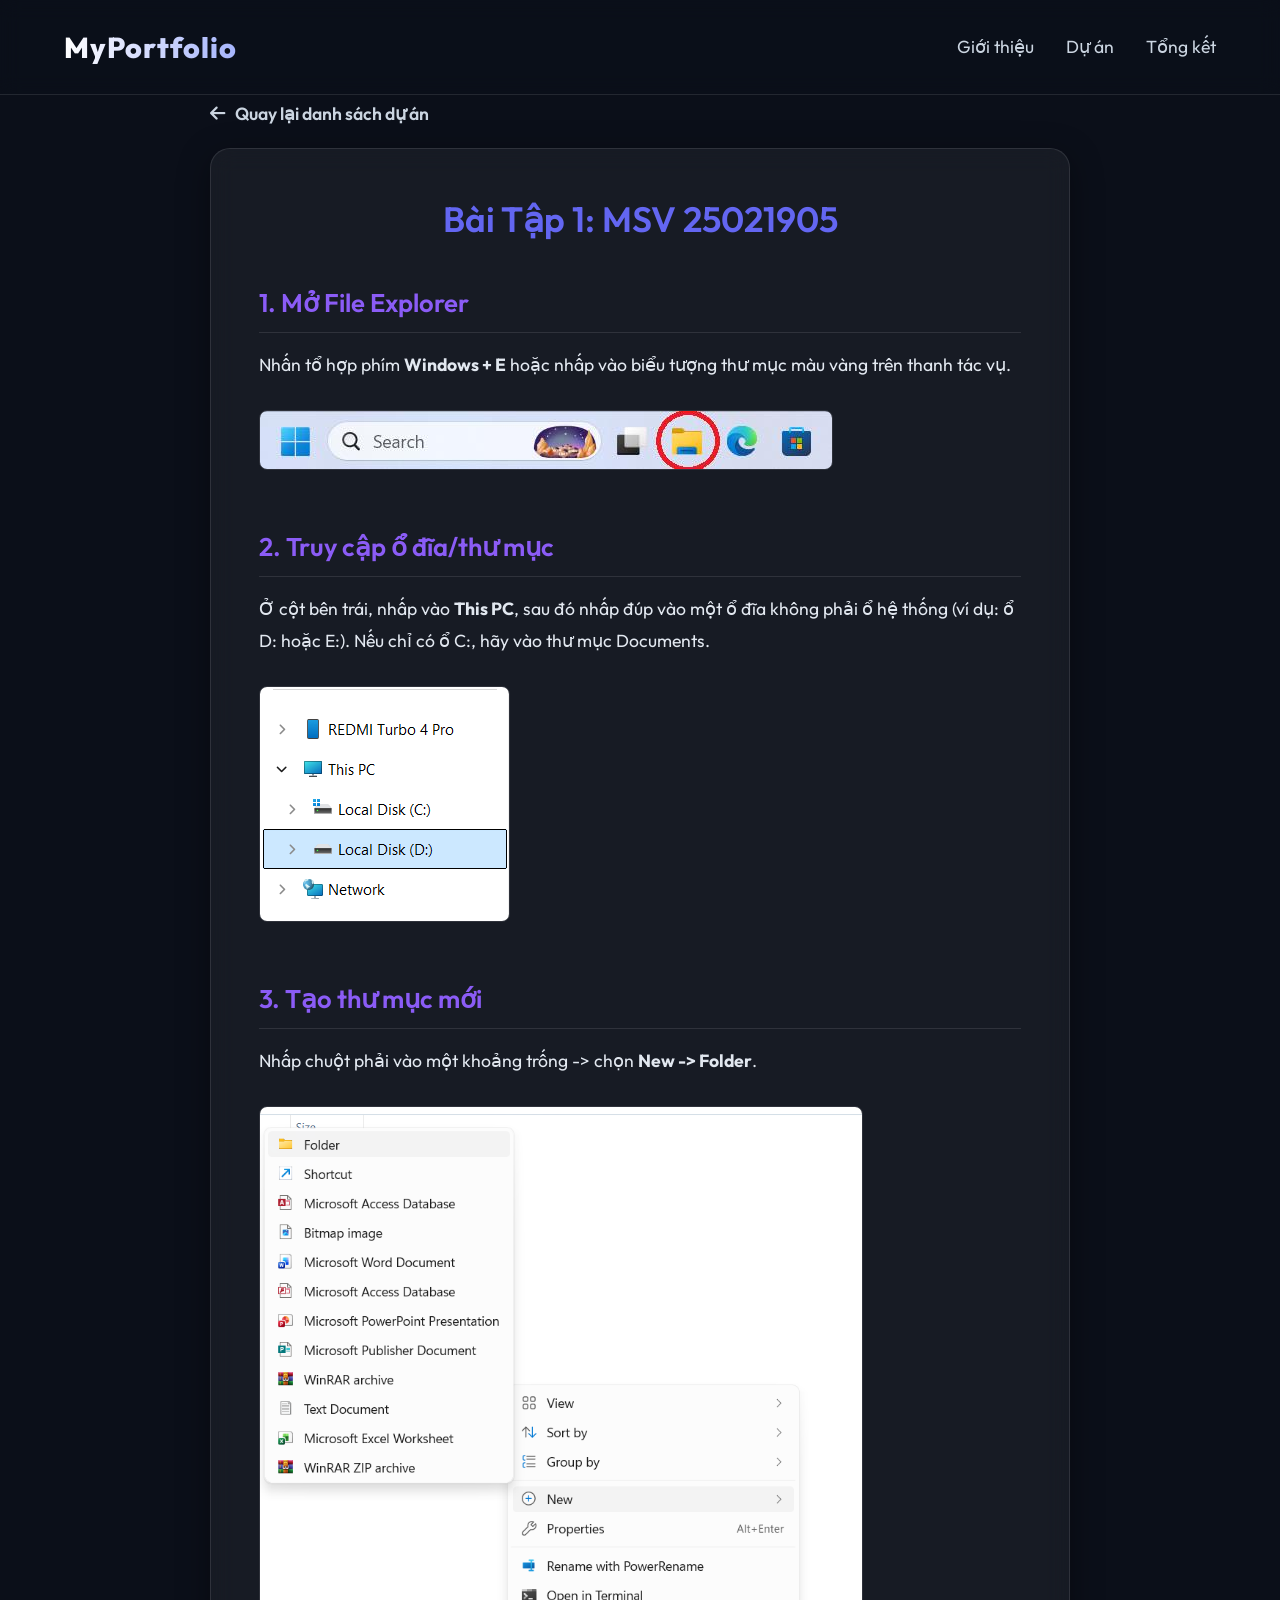
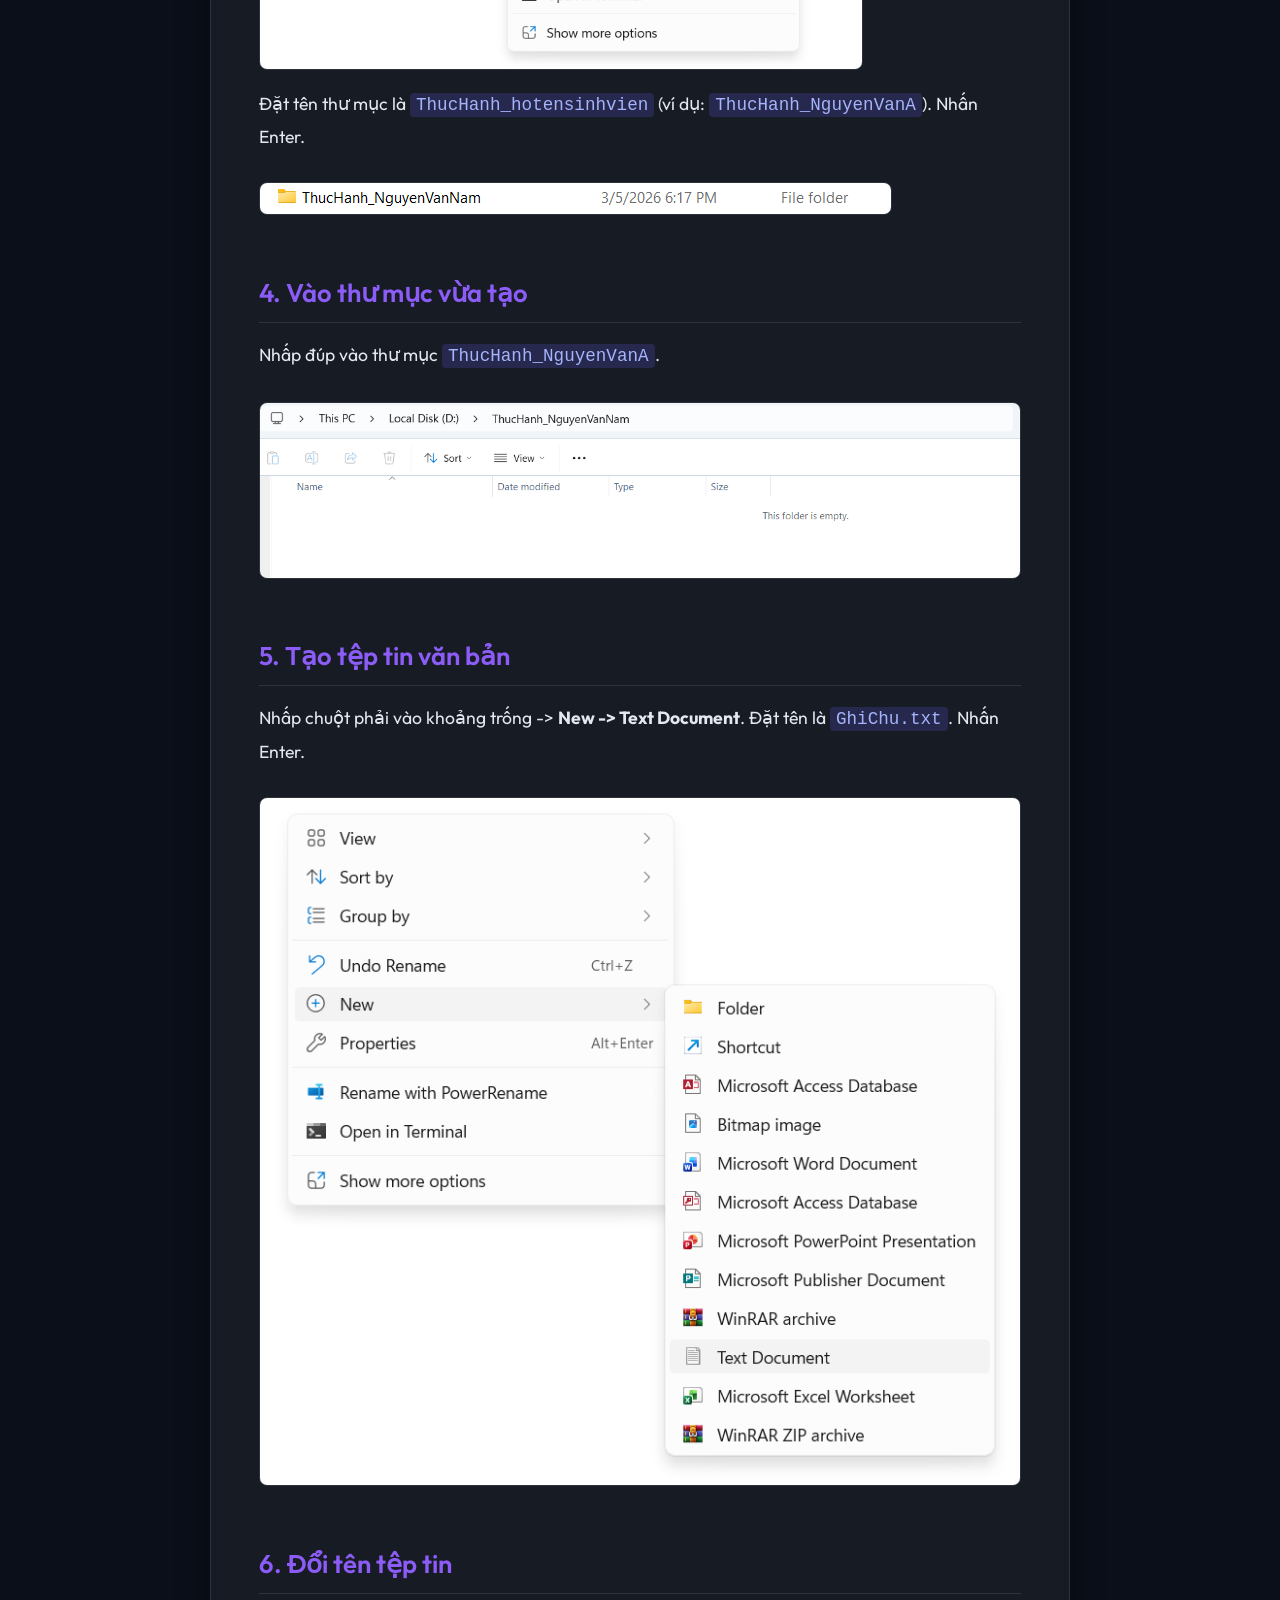
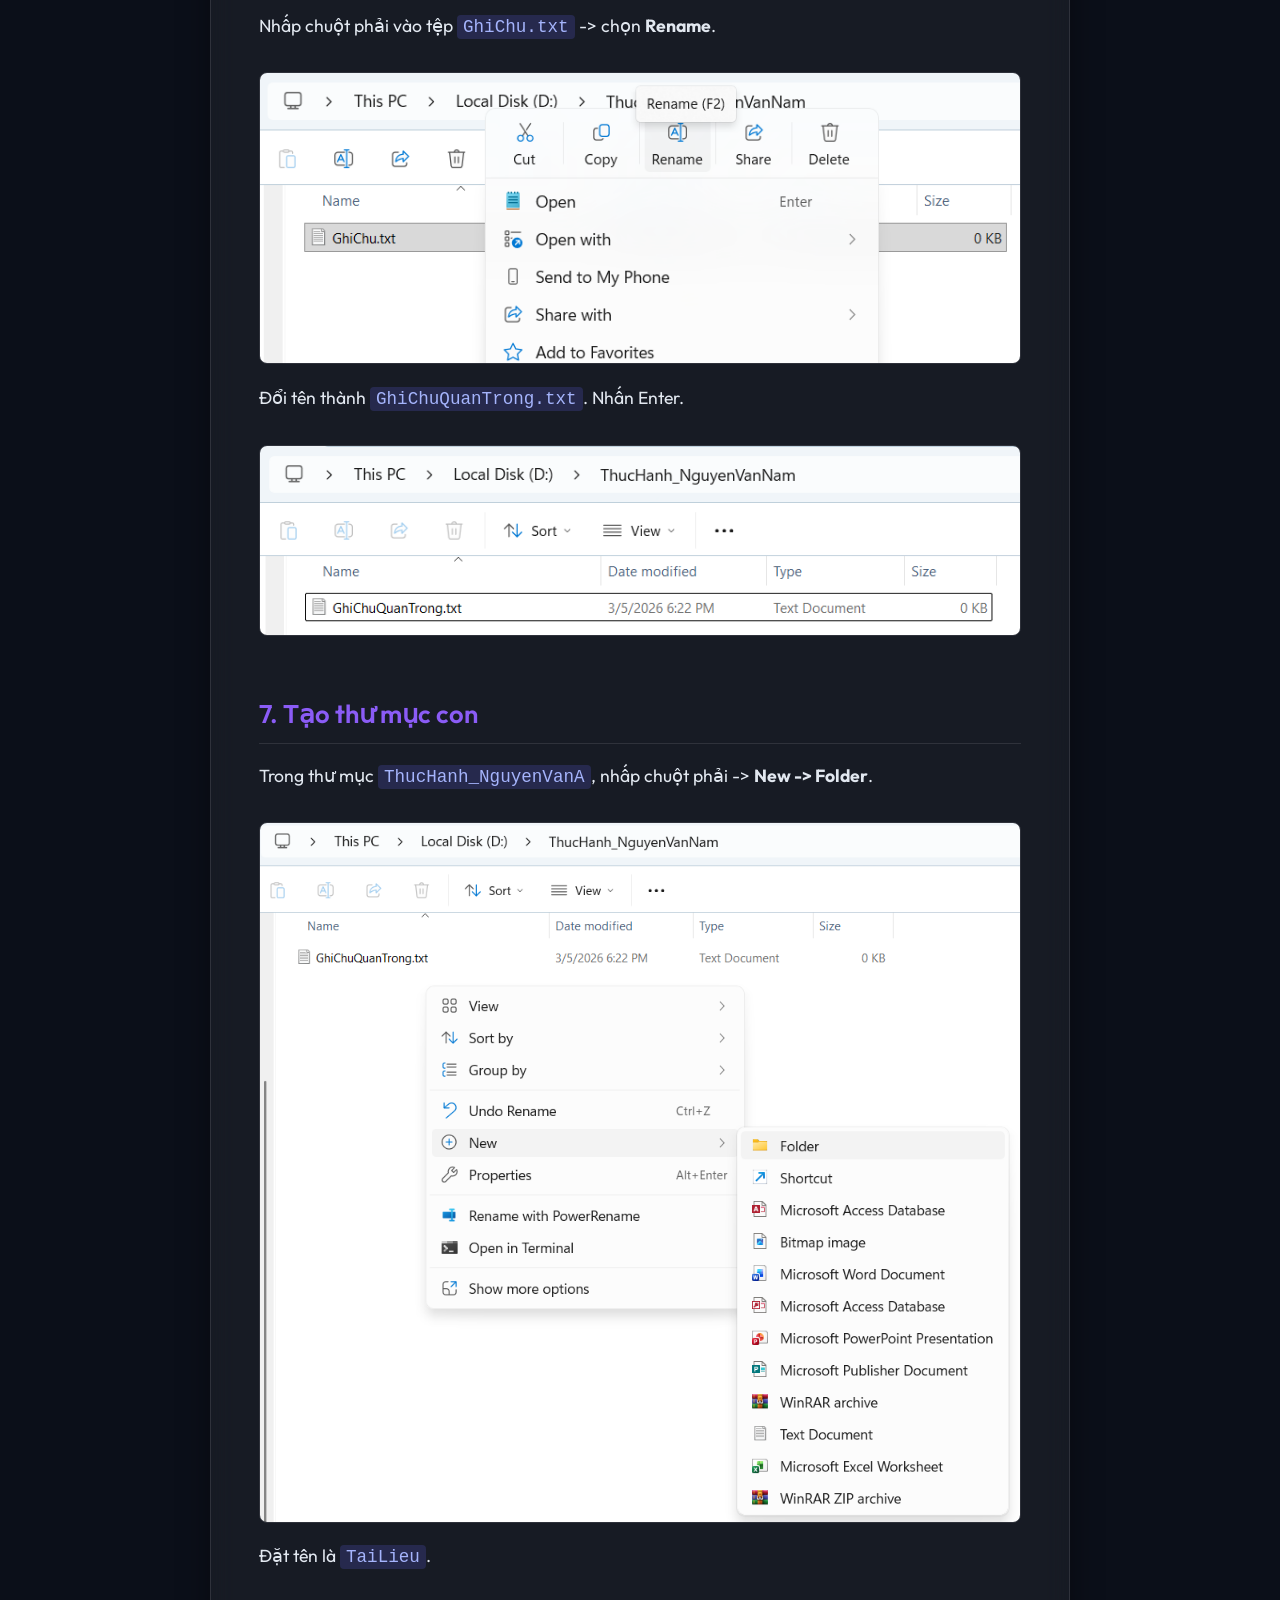
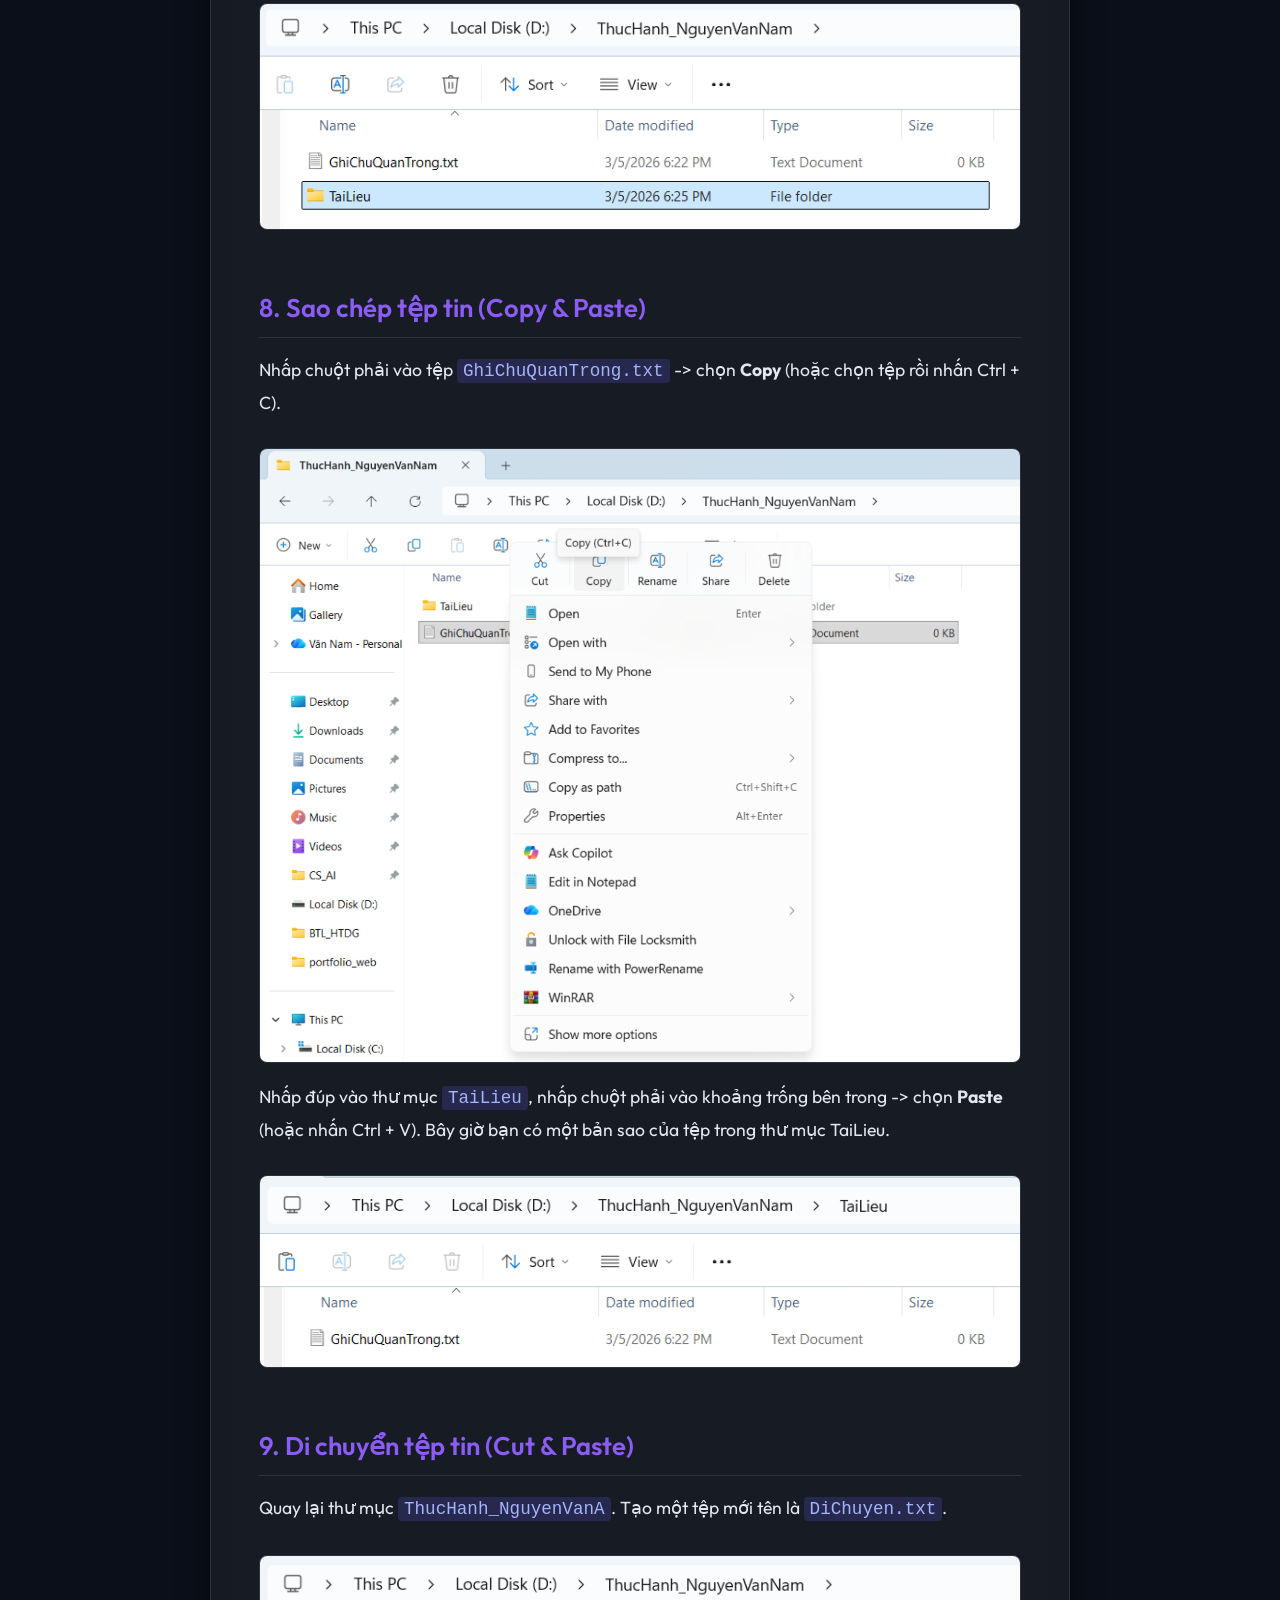
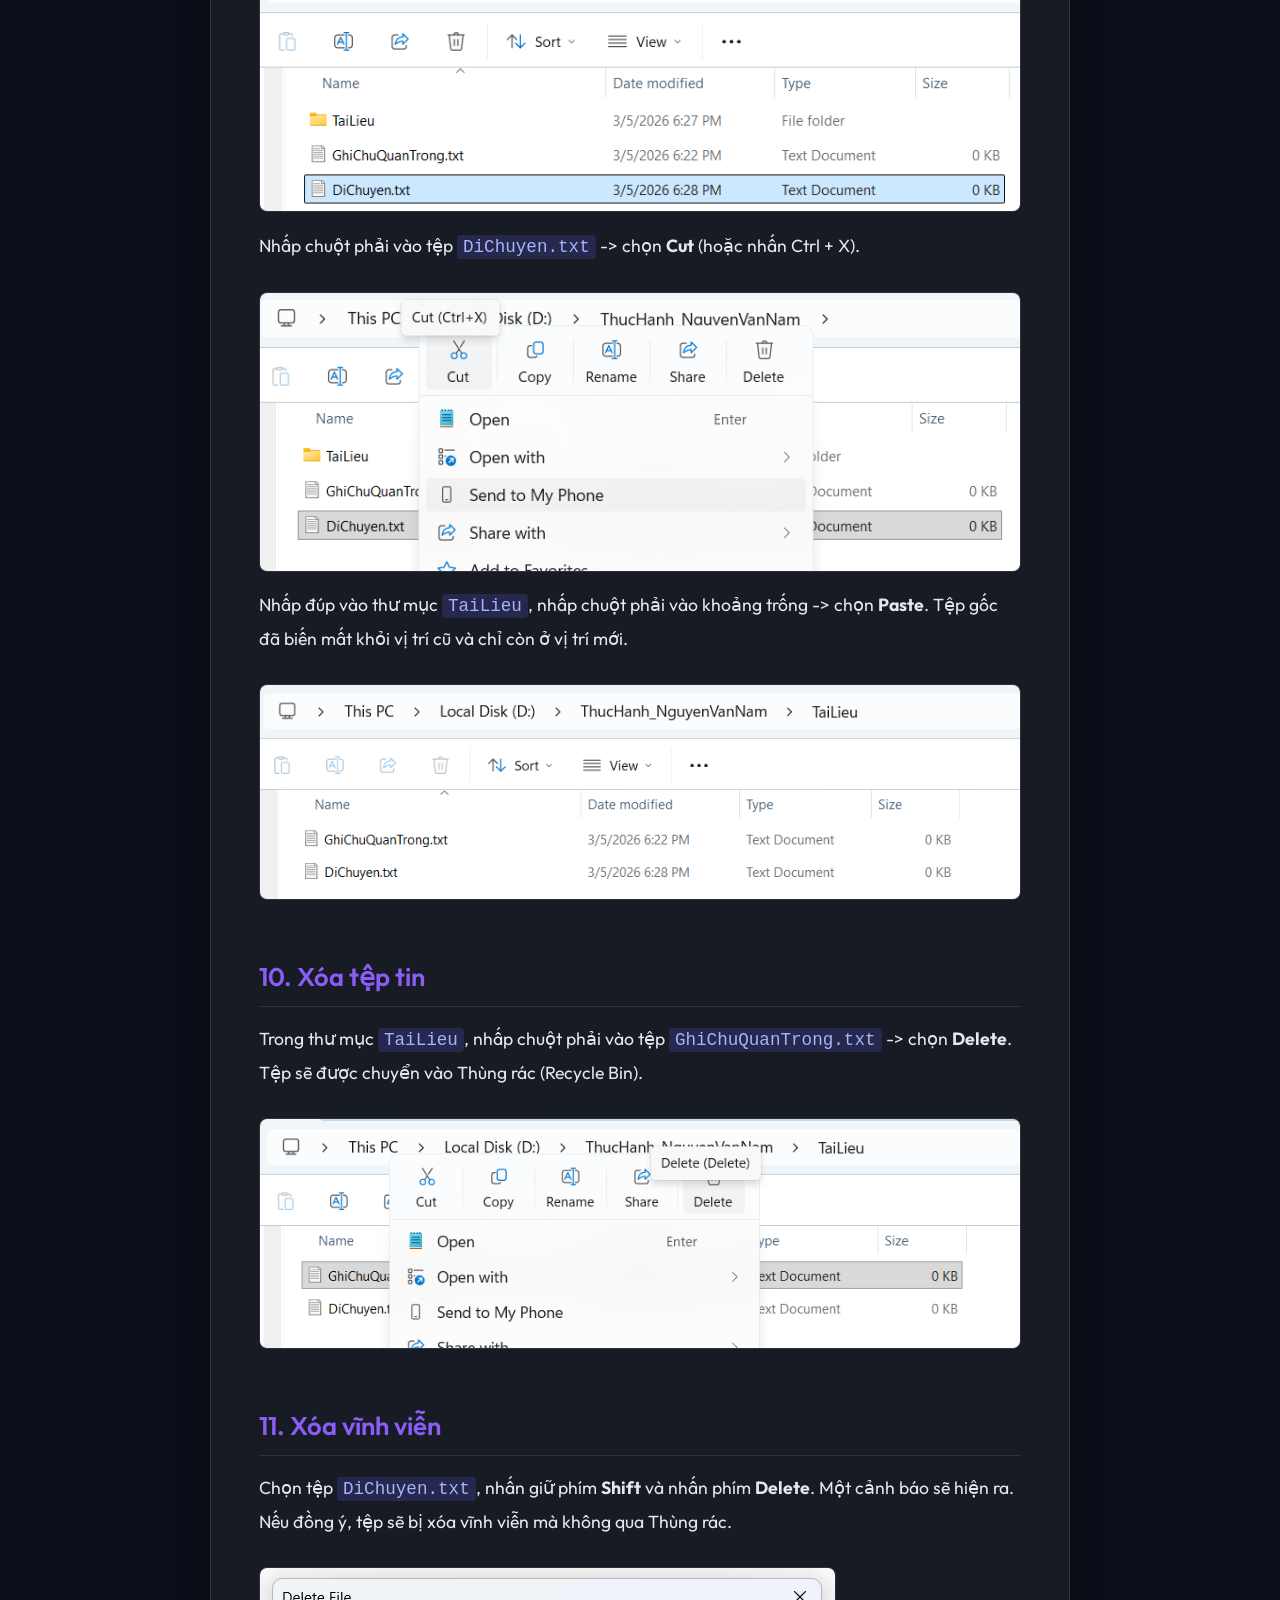
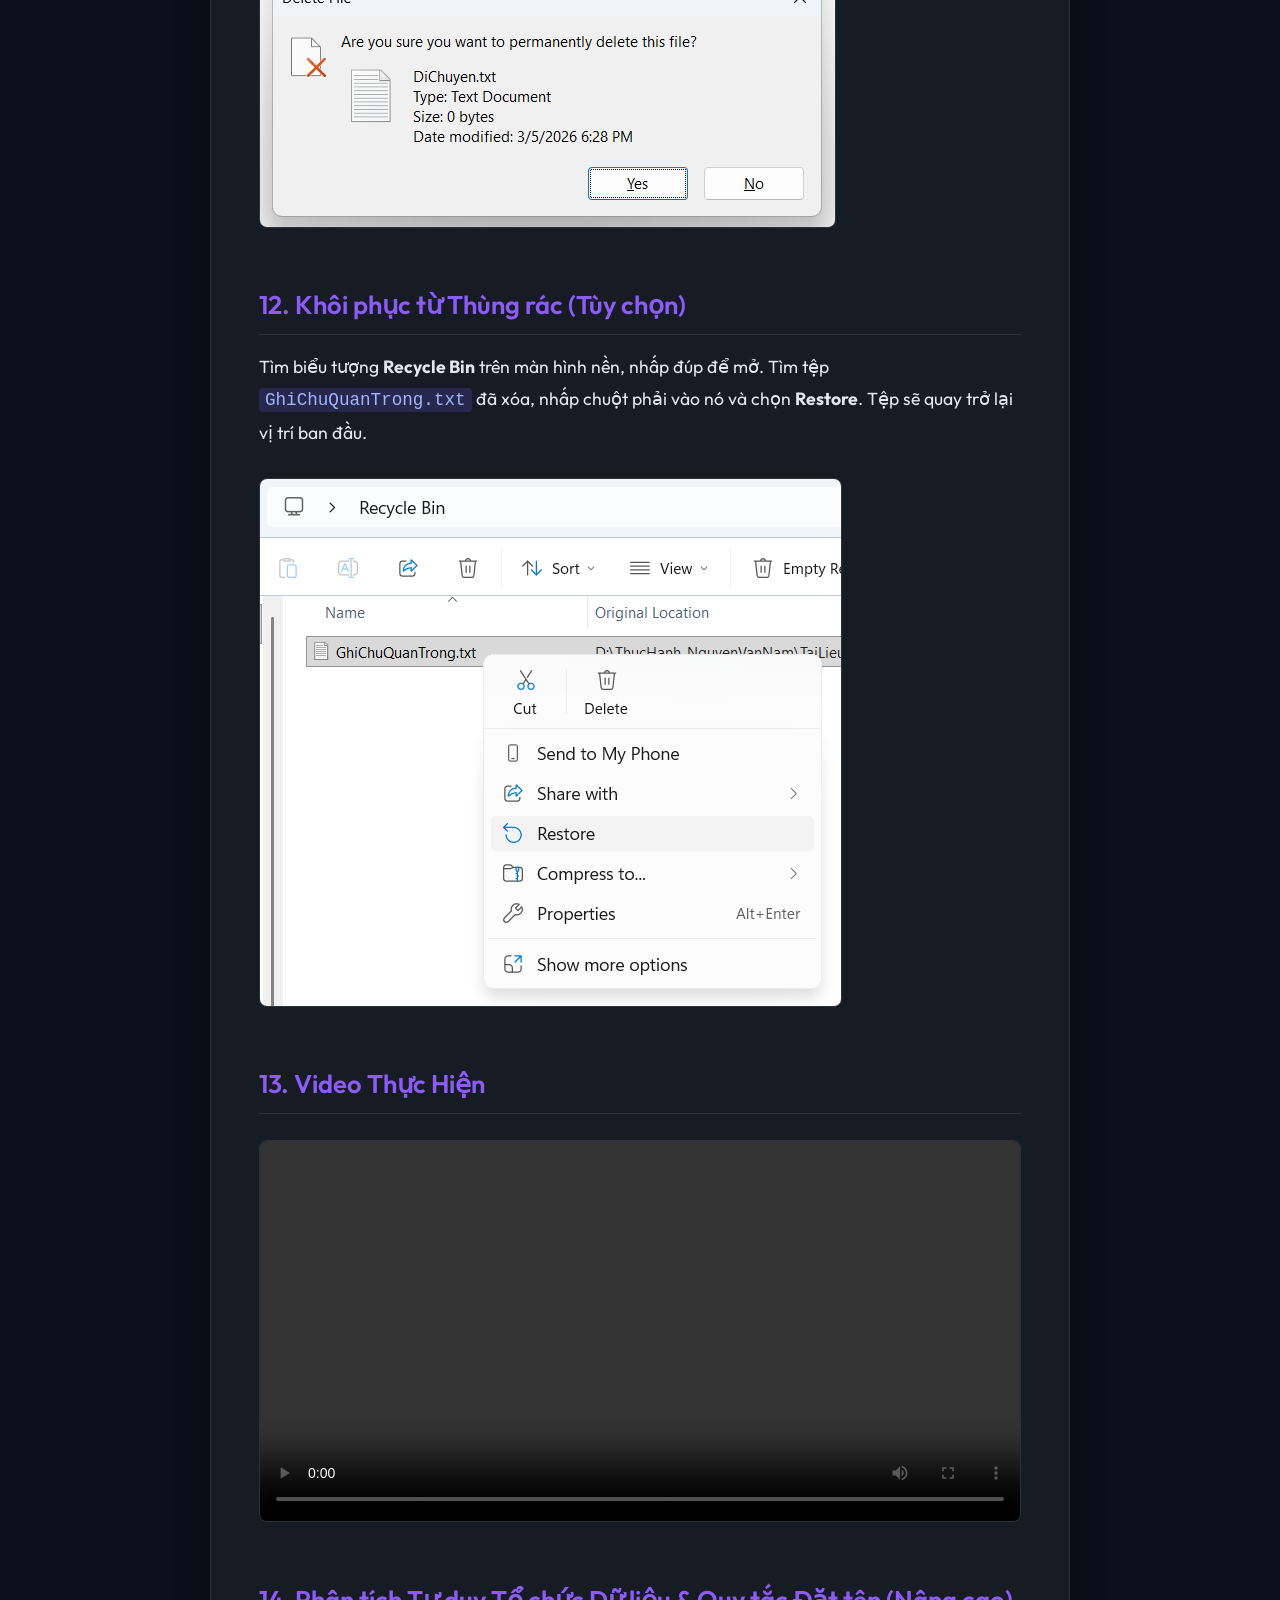
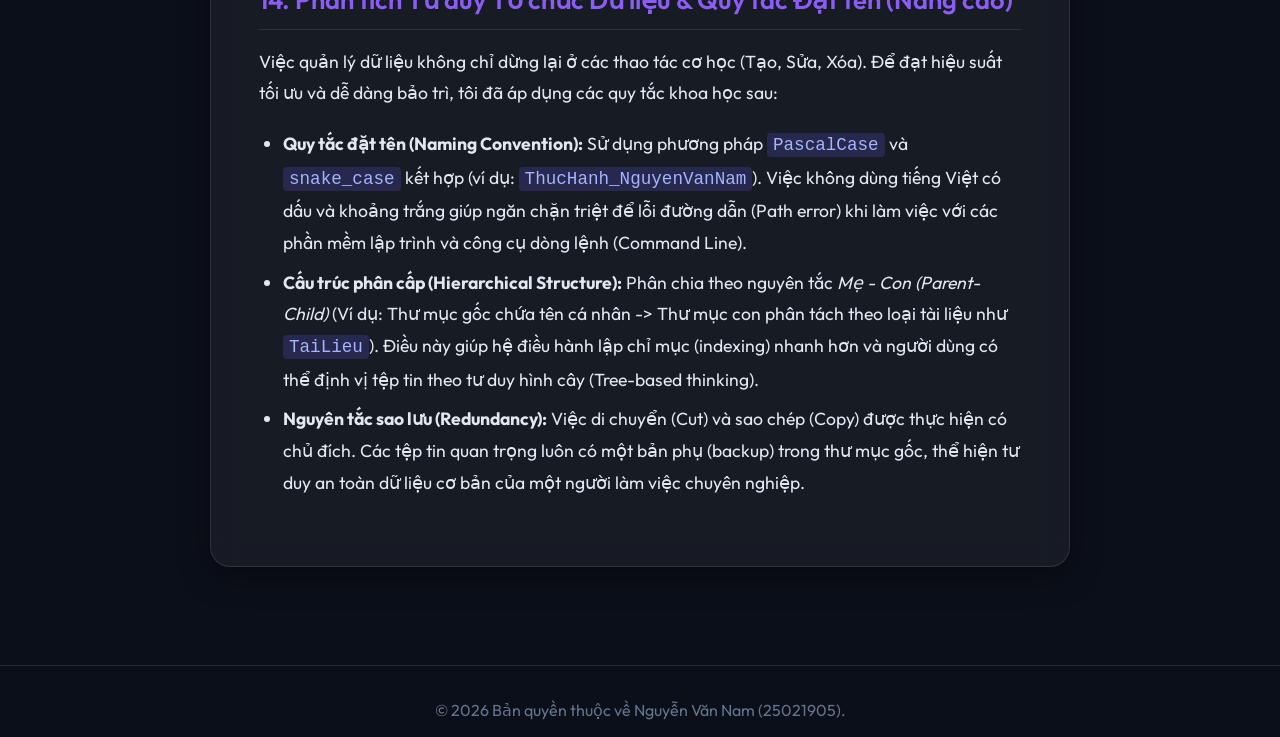
==== commit 35602d1a: "...." ====
--- a/project1.html
+++ b/project1.html
@@ -84,7 +84,10 @@
             <img src="images/proj1_p7_1.png" style="max-width: 100%; border-radius: 8px; margin: 10px 0; border: 1px solid rgba(255,255,255,0.1);">
             
             <h2>13. Video Thực Hiện</h2>
-            <p><strong>0305.mp4</strong></p>
+            <video width="100%" controls style="border-radius: 8px; margin: 10px 0; border: 1px solid rgba(255,255,255,0.1);">
+                <source src="videos/0305.mp4" type="video/mp4">
+                Trình duyệt của bạn không hỗ trợ thẻ video.
+            </video>
             
             <h2>14. Phân tích Tư duy Tổ chức Dữ liệu & Quy tắc Đặt tên (Nâng cao)</h2>
             <p>Việc quản lý dữ liệu không chỉ dừng lại ở các thao tác cơ học (Tạo, Sửa, Xóa). Để đạt hiệu suất tối ưu và dễ dàng bảo trì, tôi đã áp dụng các quy tắc khoa học sau:</p>
